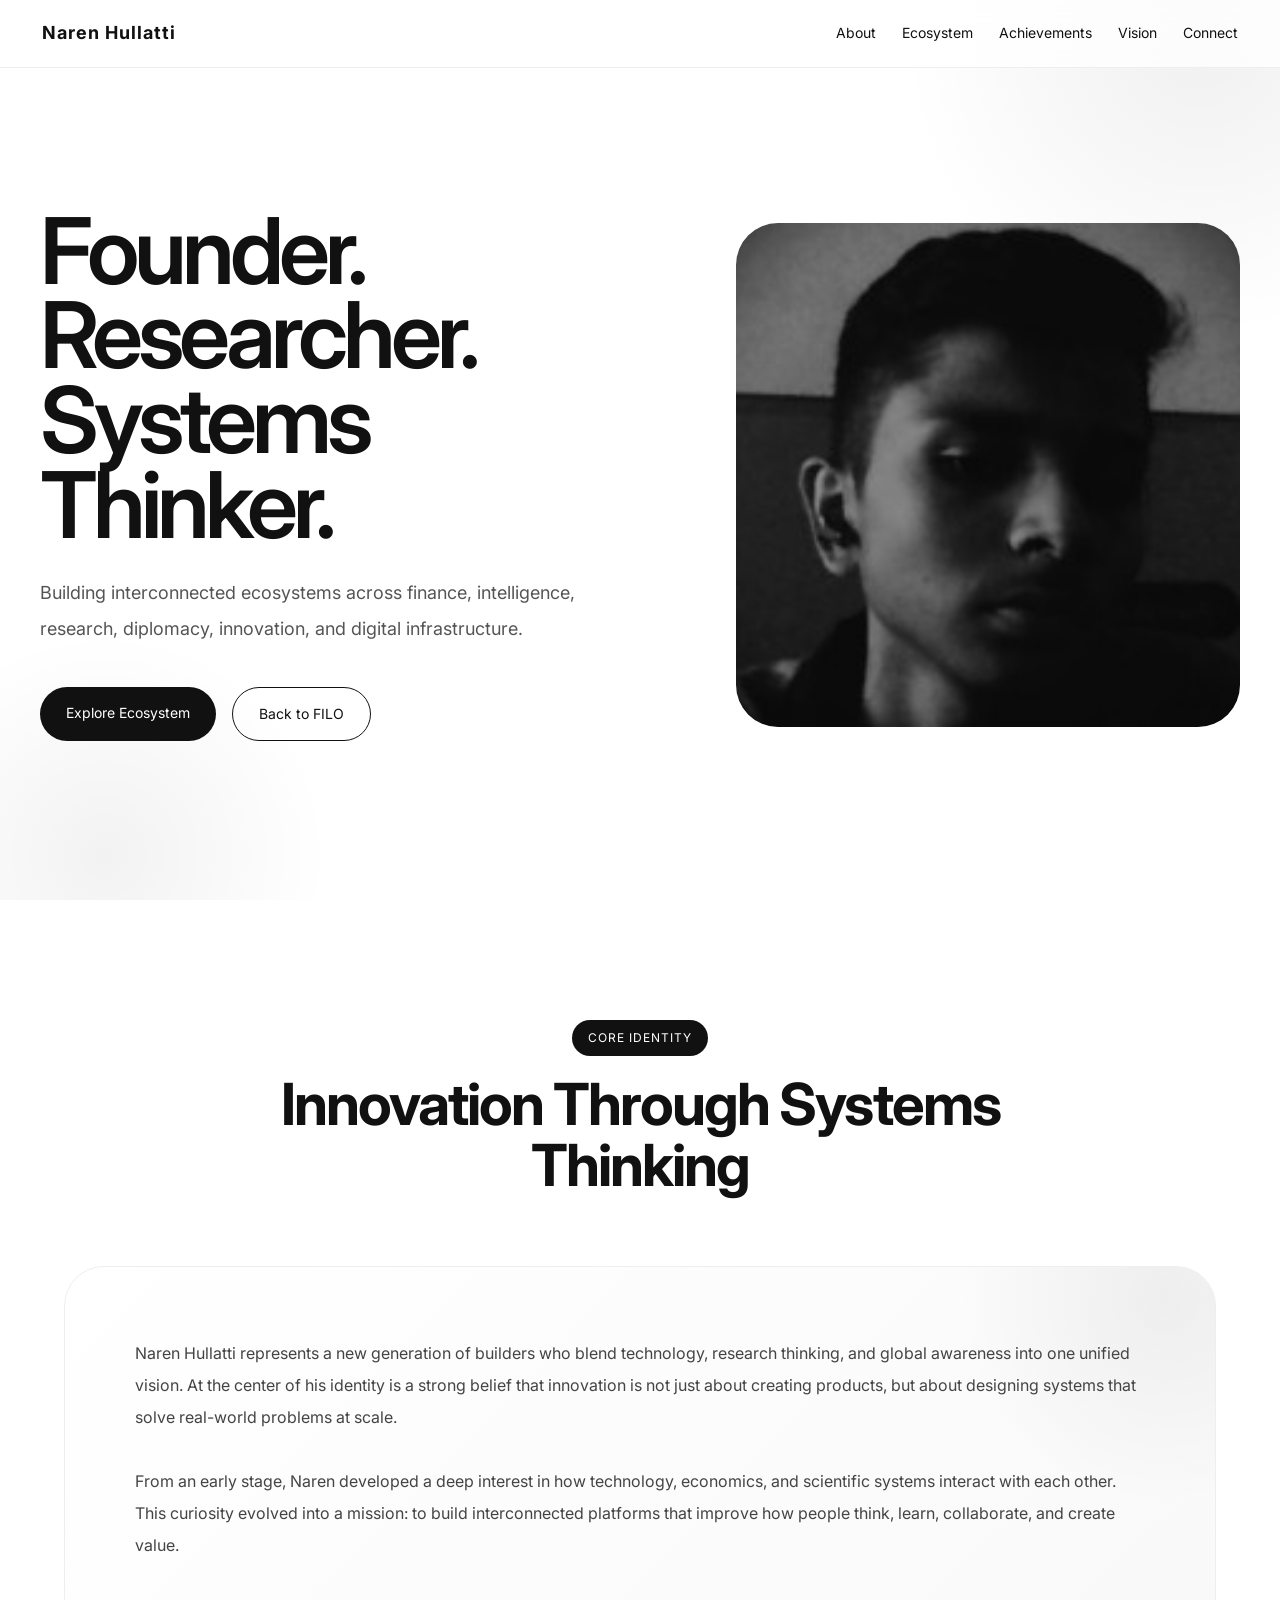
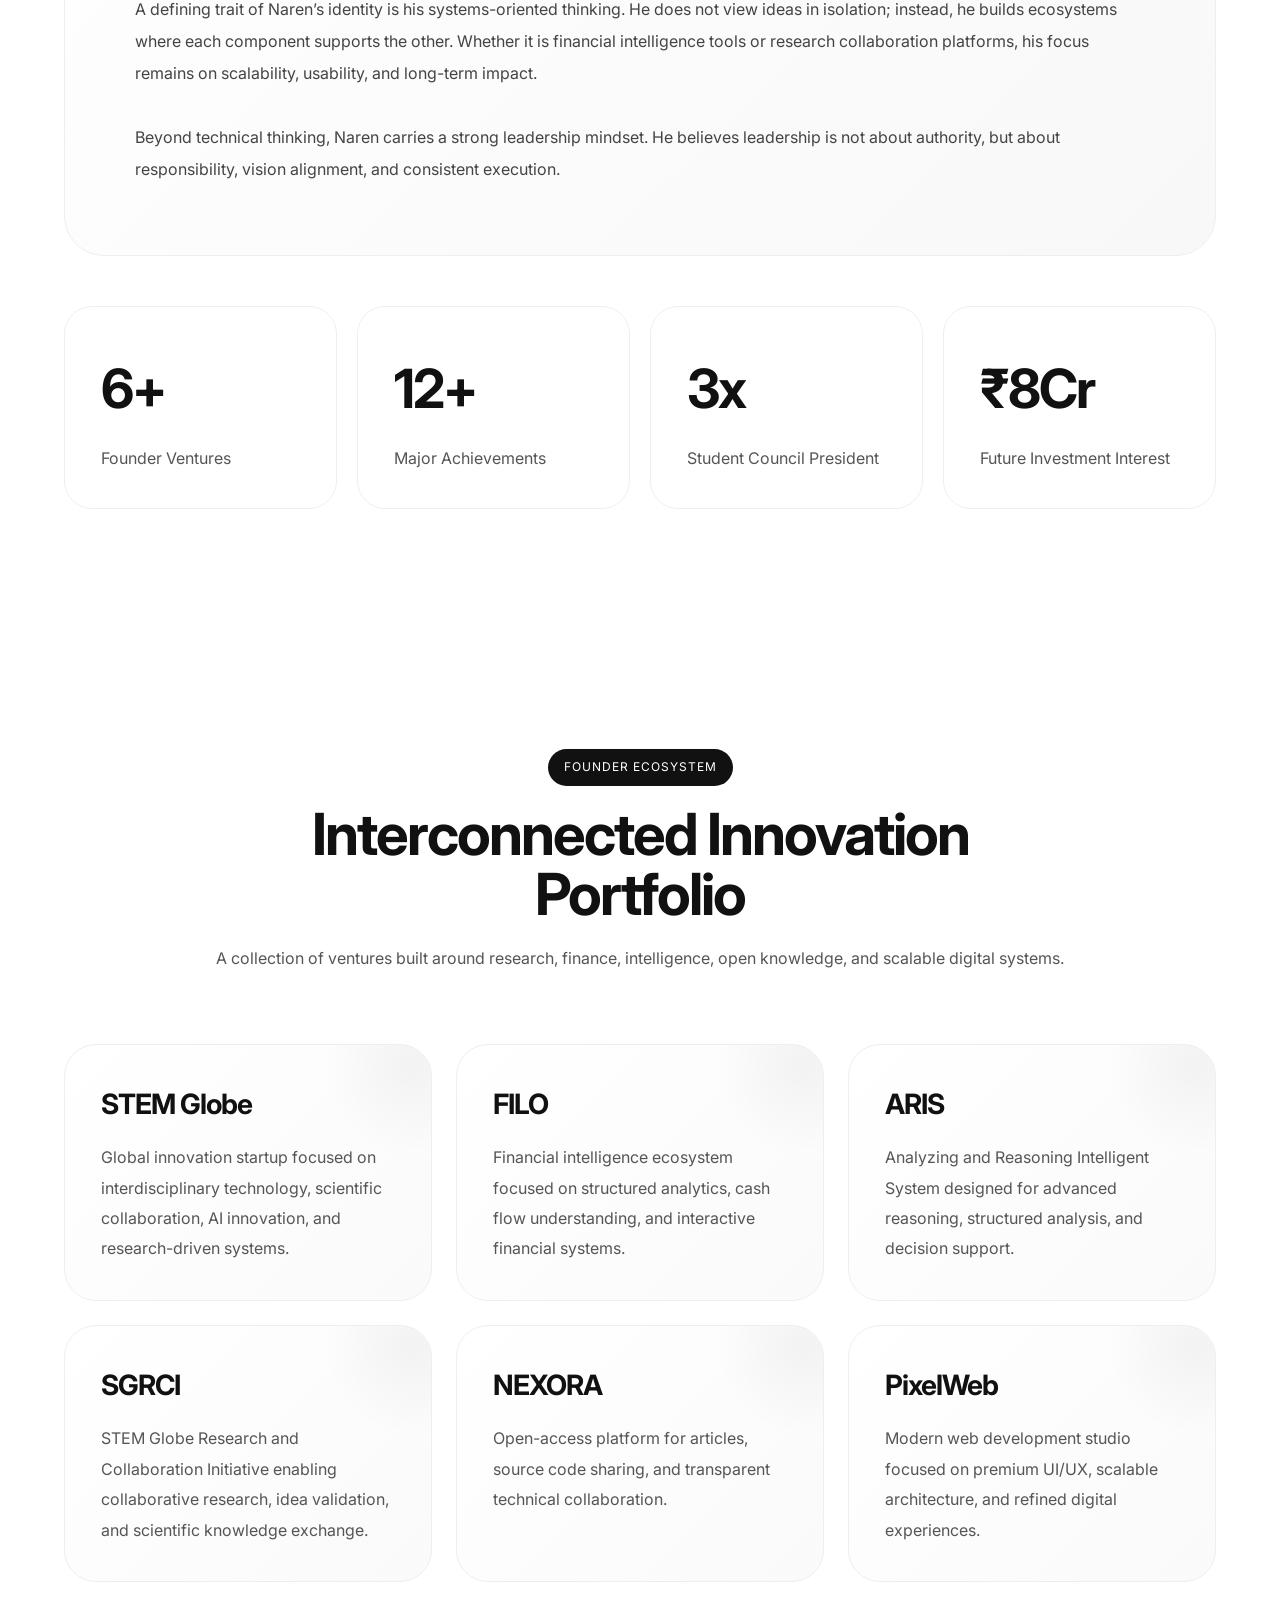
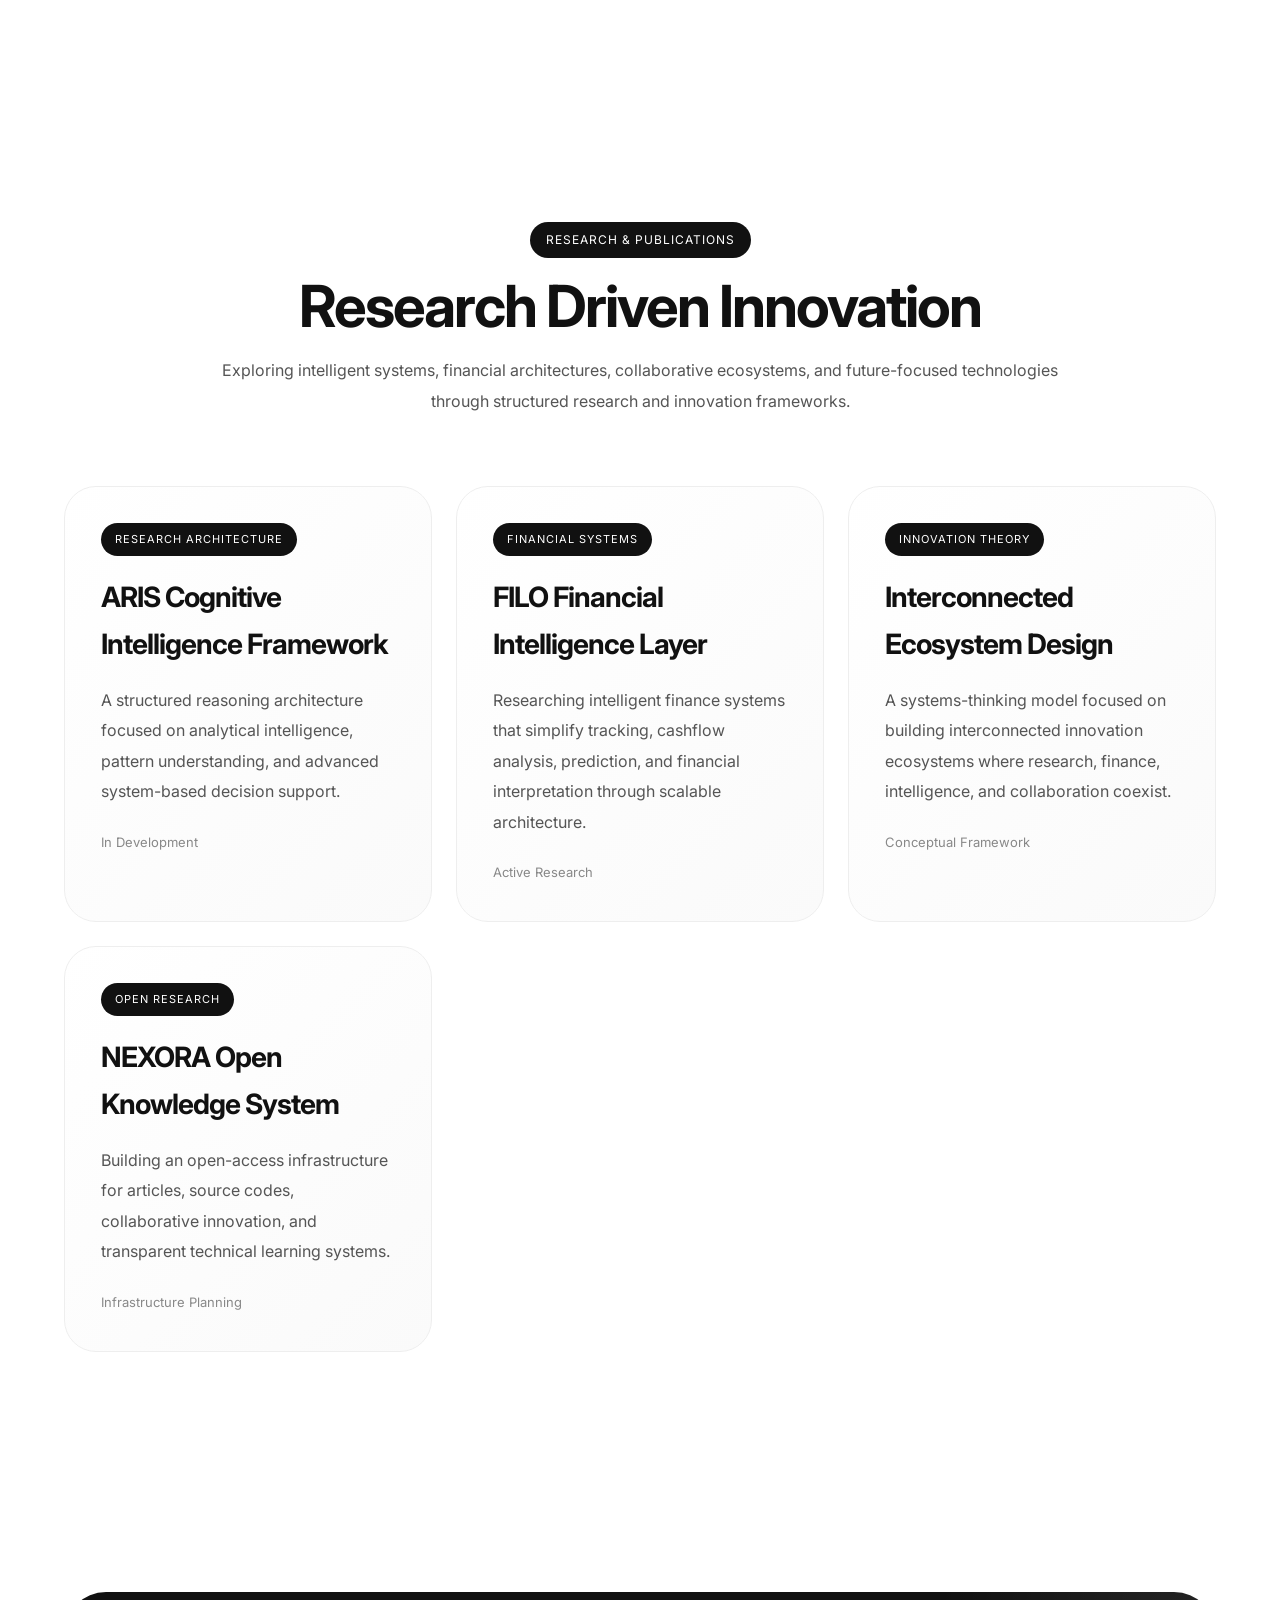
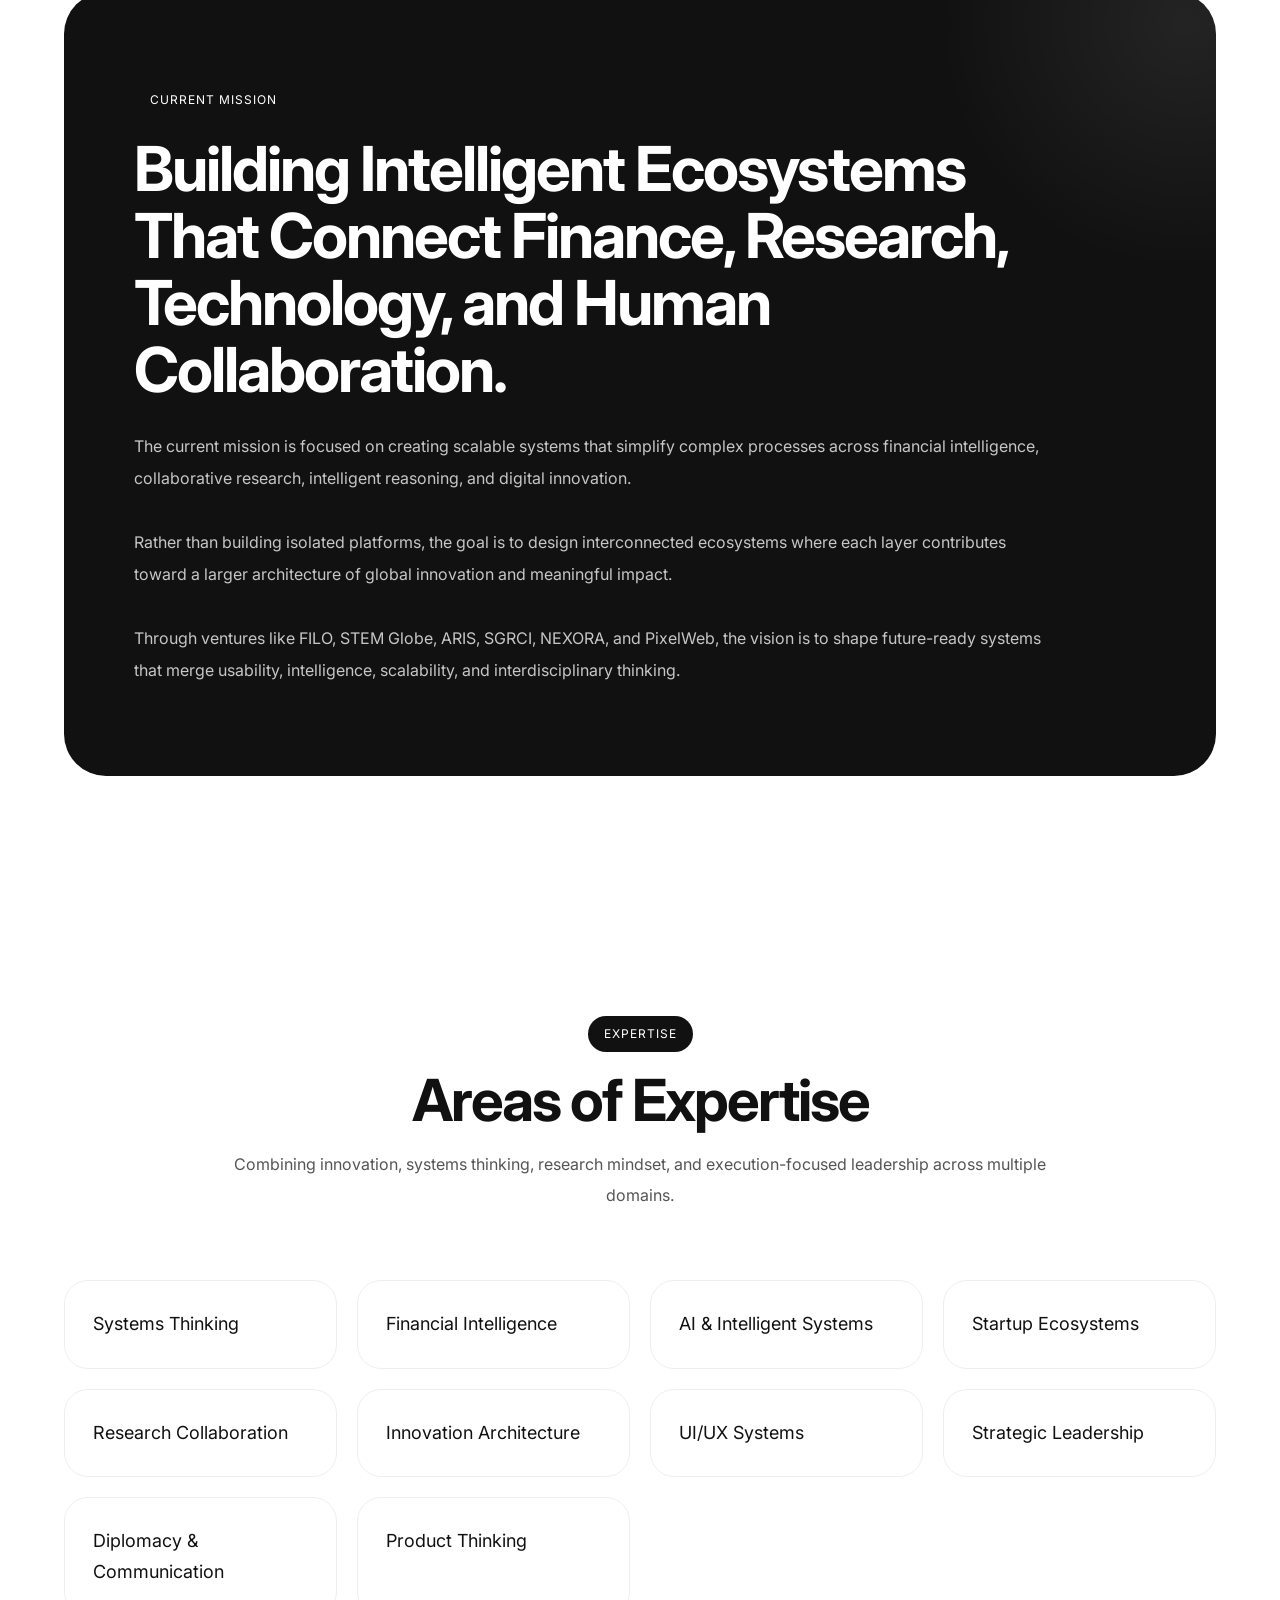
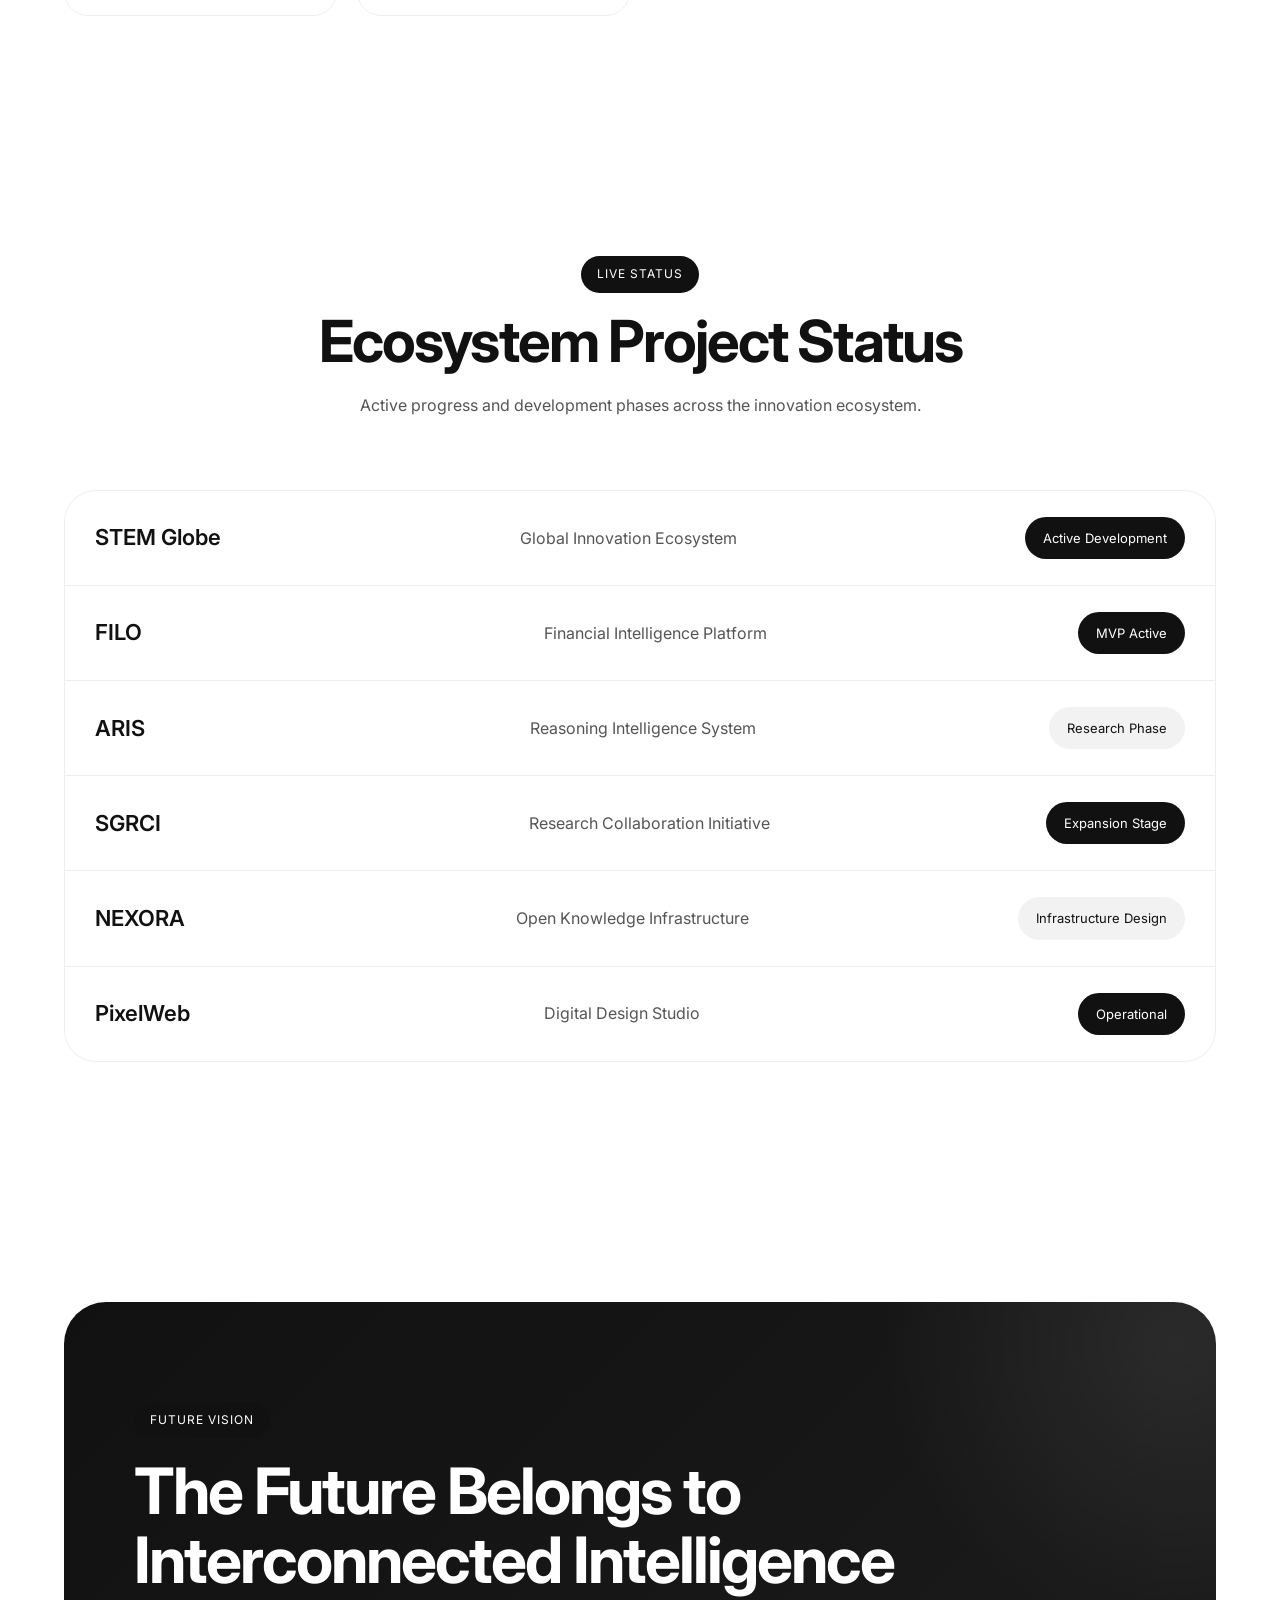
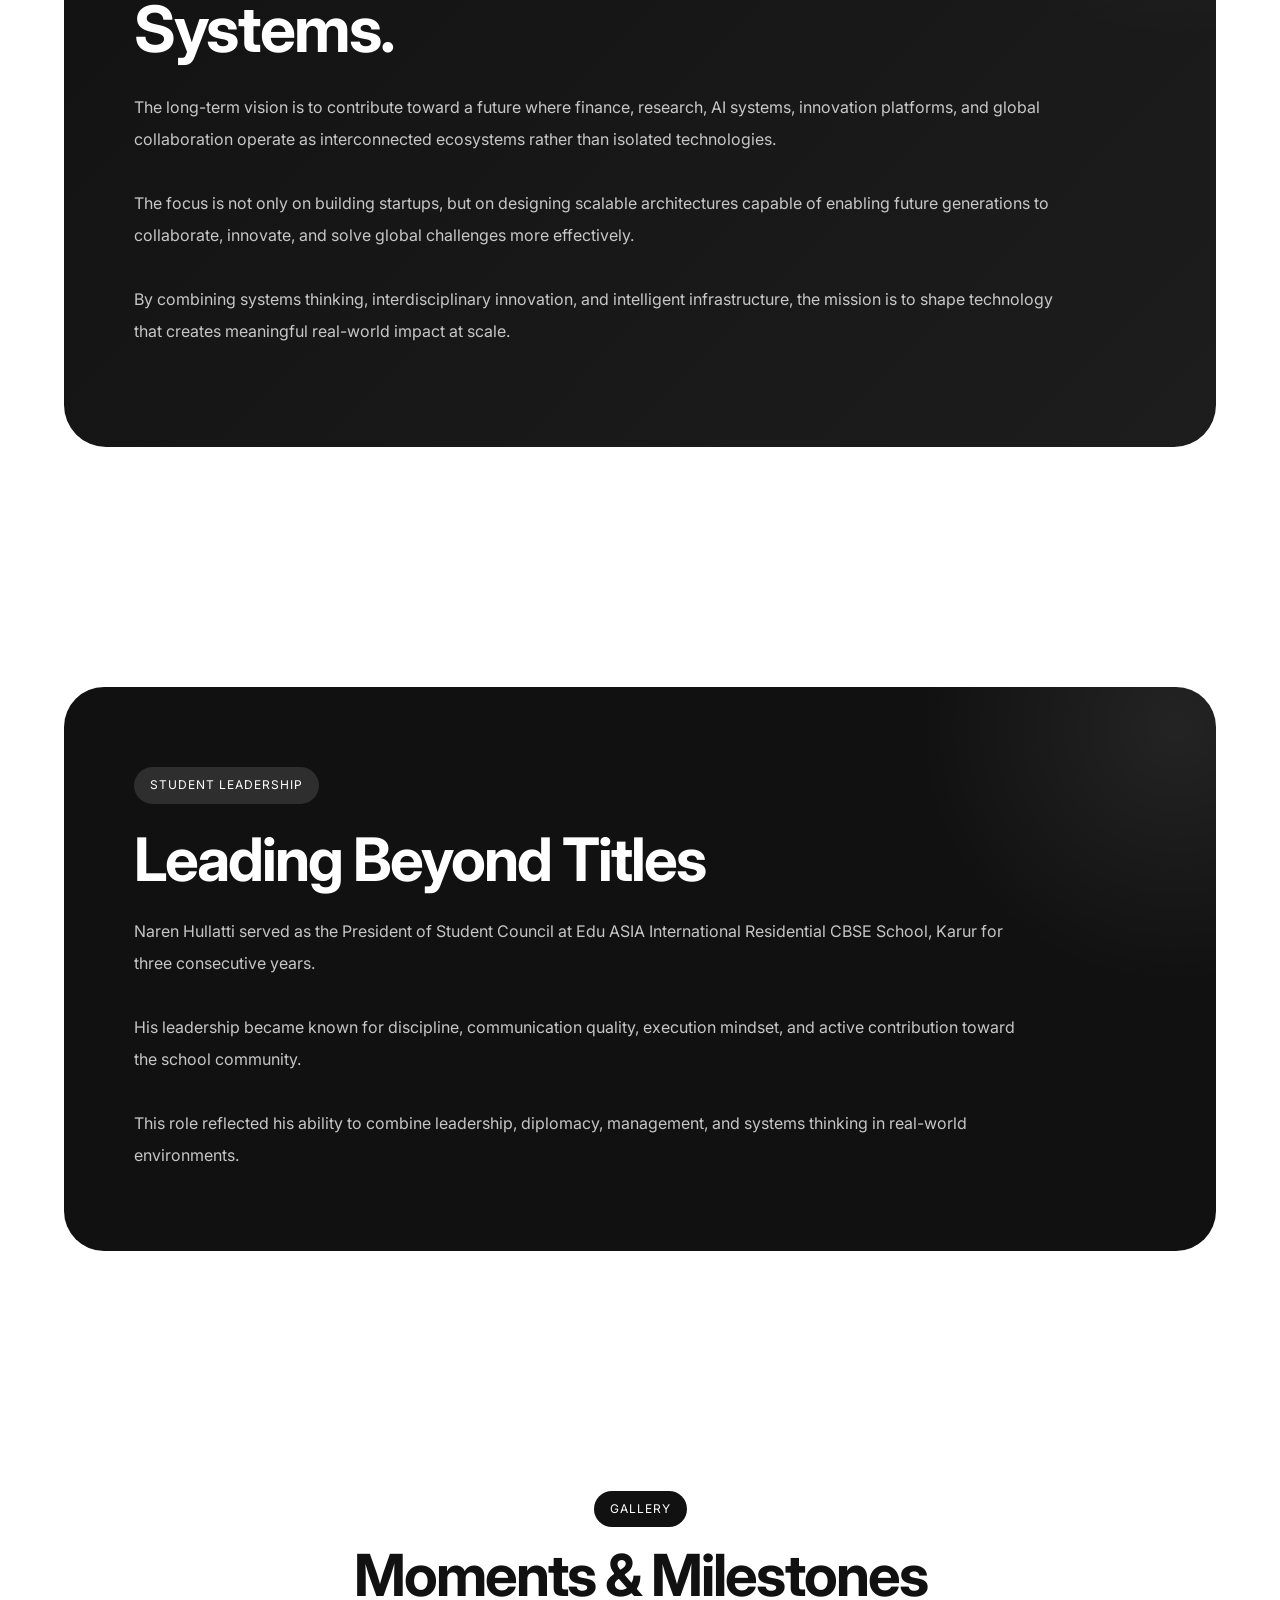
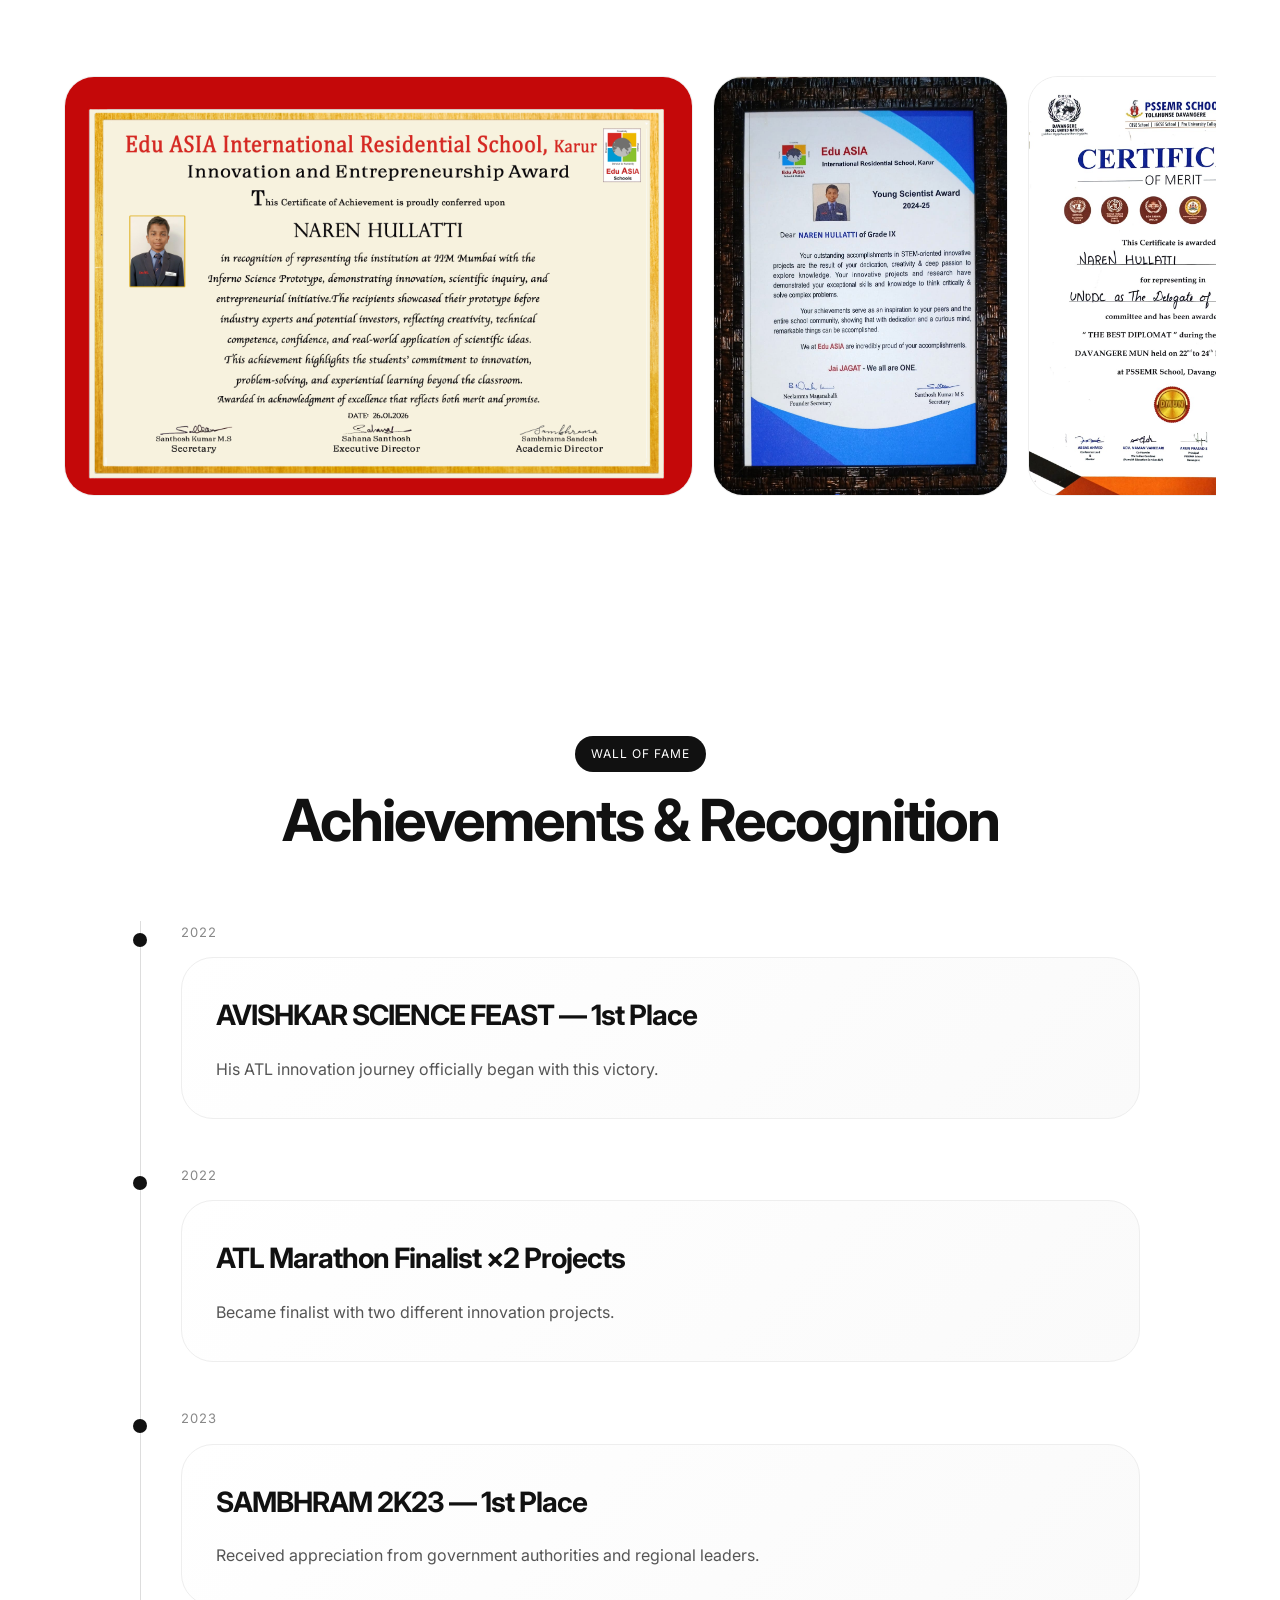
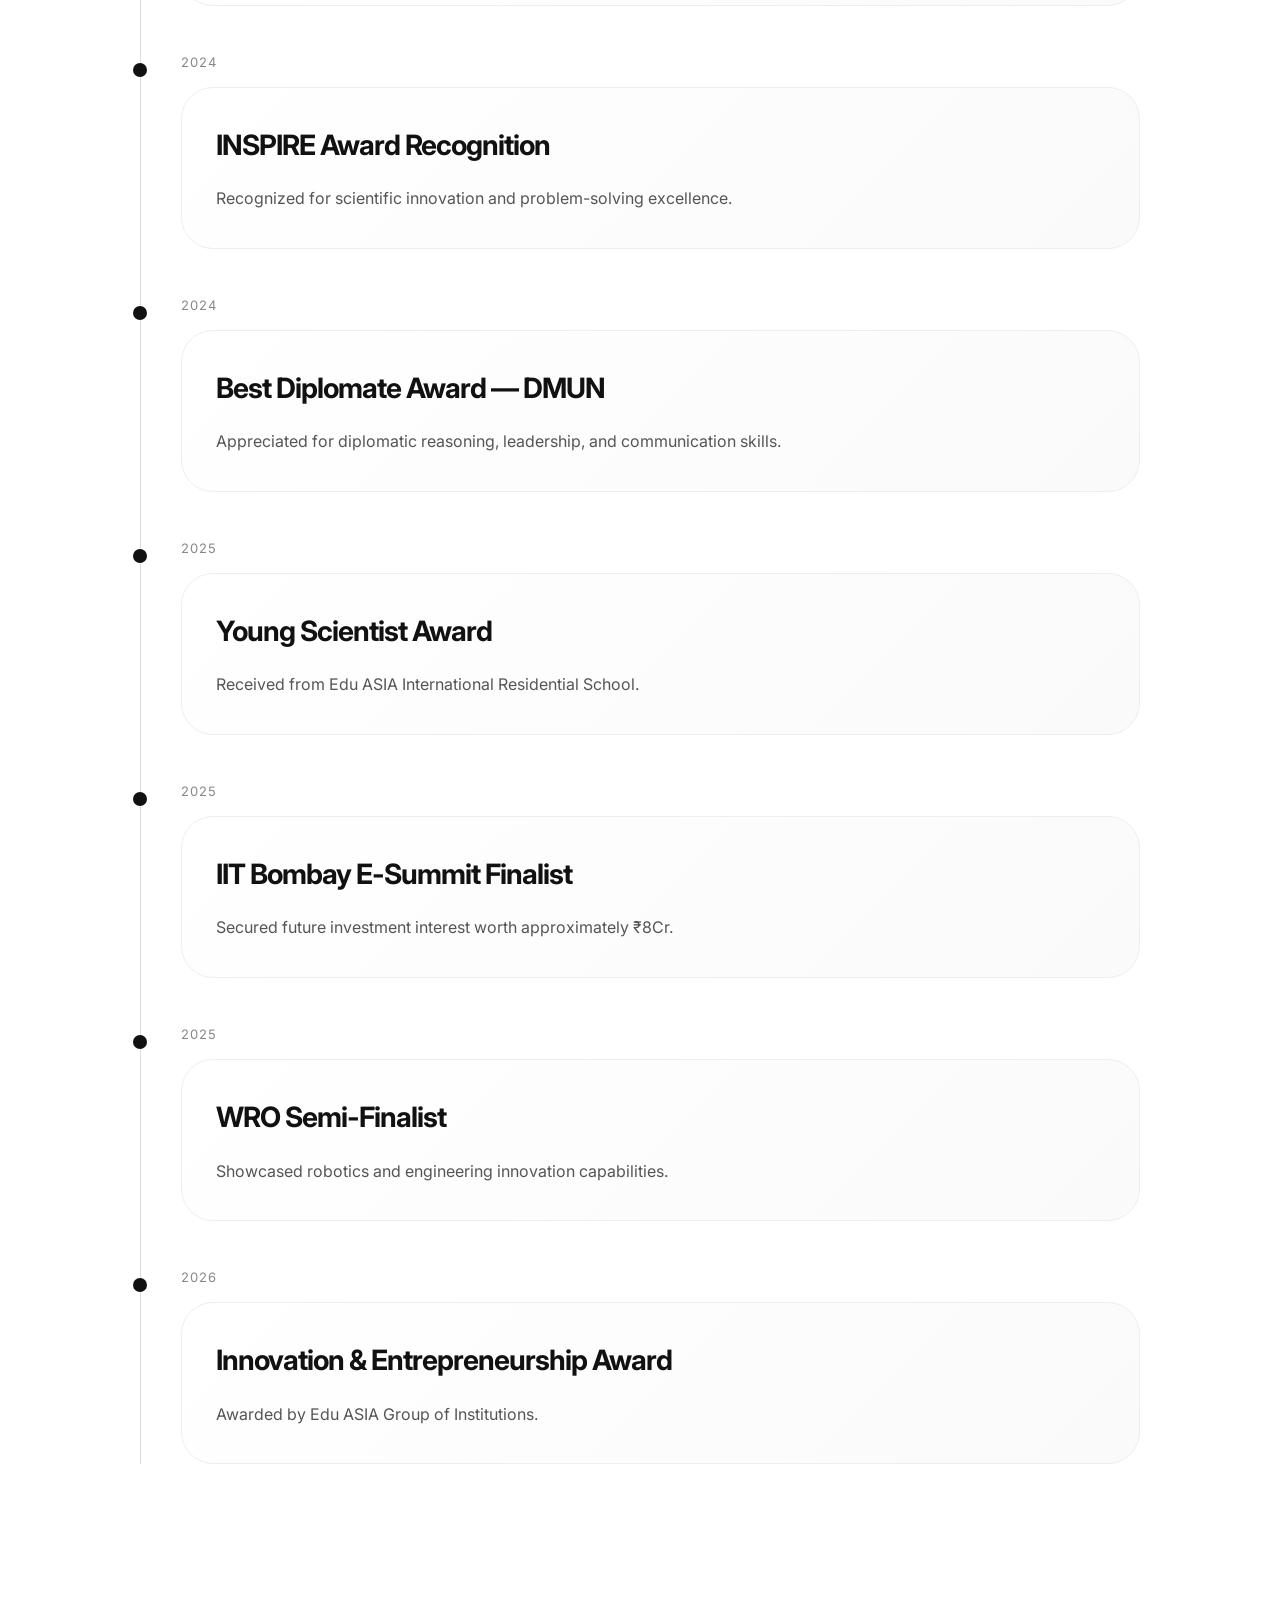
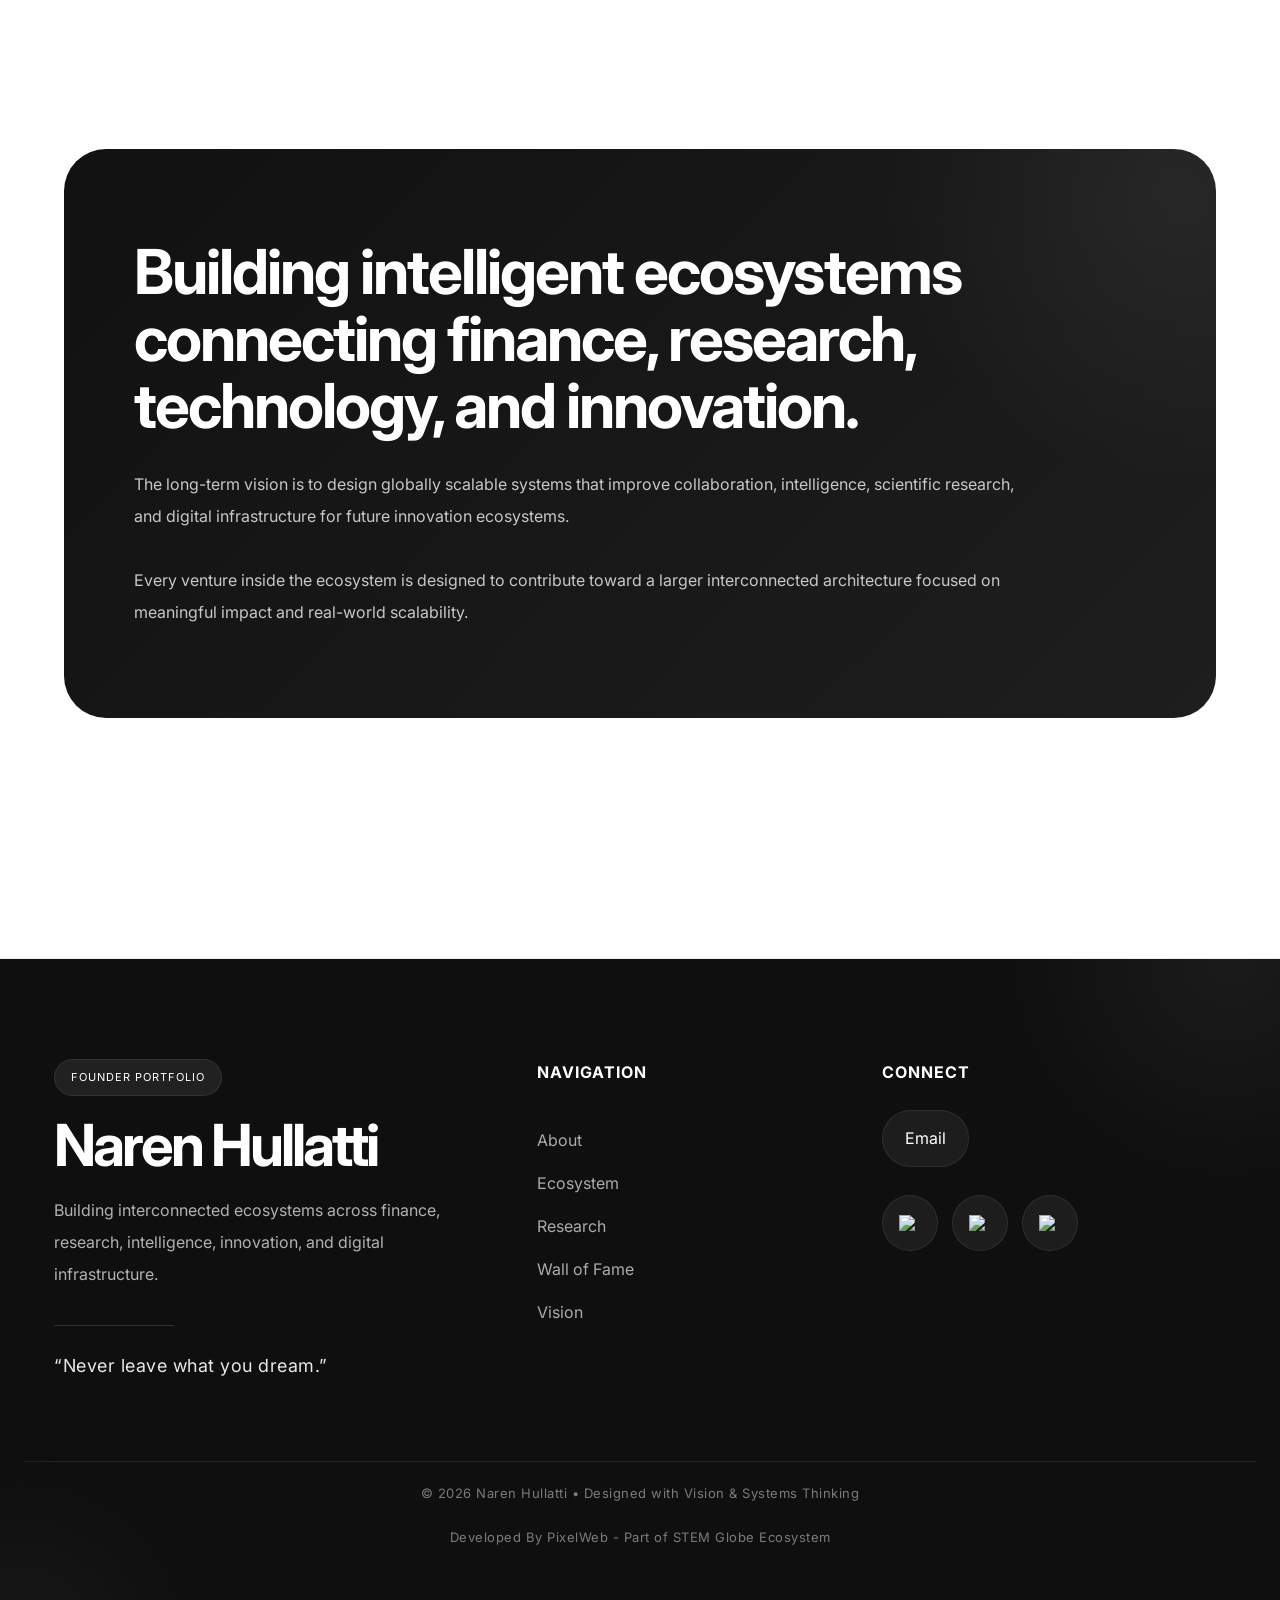
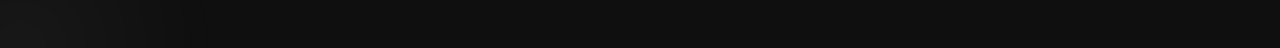
==== naren.html @ dc3a7ede "Add files via upload" ====
<!DOCTYPE html>
<html lang="en">
<head>

<meta charset="UTF-8" />
<meta name="viewport" content="width=device-width, initial-scale=1.0"/>

<title>Naren Hullatti — Founder Portfolio</title>

<!-- Fonts -->
<link rel="preconnect" href="https://fonts.googleapis.com">
<link rel="preconnect" href="https://fonts.gstatic.com" crossorigin>

<link href="https://fonts.googleapis.com/css2?family=Inter:wght@300;400;500;600;700;800&display=swap" rel="stylesheet">

<!-- AOS -->
<link href="https://unpkg.com/aos@2.3.4/dist/aos.css" rel="stylesheet"/>

<style>

/* ========================= */
/* GLOBAL */
/* ========================= */

*{
  margin:0;
  padding:0;
  box-sizing:border-box;
  font-family:'Inter',sans-serif;
}

html{
  scroll-behavior:smooth;
}

body{
  background:#fff;
  color:#111;
  overflow-x:hidden;
  line-height:1.7;
}

/* ========================= */
/* CUSTOM SCROLLBAR */
/* ========================= */

::-webkit-scrollbar{
  width:10px;
}

::-webkit-scrollbar-track{
  background:#f5f5f5;
}

::-webkit-scrollbar-thumb{
  background:#111;
  border-radius:999px;
}

/* ========================= */
/* HEADER */
/* ========================= */

header{

  position:fixed;

  top:0;
  left:0;

  width:100%;

  padding:18px 42px;

  display:flex;

  justify-content:space-between;
  align-items:center;

  background:
    rgba(255,255,255,0.78);

  backdrop-filter:blur(16px);

  border-bottom:1px solid #eee;

  z-index:1000;
}

.logo{

  font-size:18px;

  font-weight:700;

  letter-spacing:1px;
}

nav{

  display:flex;

  gap:26px;
}

nav a{

  text-decoration:none;

  color:#111;

  font-size:14px;

  transition:0.3s ease;
}

nav a:hover{
  opacity:0.6;
}

/* ========================= */
/* HERO */
/* ========================= */

.hero{

  min-height:100vh;

  display:flex;

  align-items:center;
  justify-content:center;

  padding:
    150px 40px
    100px;

  position:relative;

  overflow:hidden;
}

/* Abstract BG */

.hero::before{

  content:"";

  position:absolute;

  width:600px;
  height:600px;

  top:-260px;
  right:-220px;

  border-radius:50%;

  background:
    radial-gradient(
      circle,
      rgba(0,0,0,0.06),
      transparent 70%
    );
}

.hero::after{

  content:"";

  position:absolute;

  width:450px;
  height:450px;

  bottom:-180px;
  left:-120px;

  border-radius:50%;

  background:
    radial-gradient(
      circle,
      rgba(0,0,0,0.05),
      transparent 70%
    );
}

.hero-grid{

  max-width:1300px;

  width:100%;

  display:grid;

  grid-template-columns:
    1.1fr 0.9fr;

  gap:80px;

  align-items:center;

  position:relative;

  z-index:2;
}

.hero-text h1{

  font-size:92px;

  line-height:0.92;

  letter-spacing:-5px;

  font-weight:600;

  margin-bottom:28px;
}

.hero-text p{

  max-width:680px;

  color:#555;

  font-size:18px;

  line-height:2;
}

.hero-buttons{

  margin-top:40px;

  display:flex;

  gap:16px;

  flex-wrap:wrap;
}

.hero-buttons a{

  padding:14px 26px;

  border-radius:999px;

  text-decoration:none;

  font-size:14px;

  transition:0.35s ease;
}

.primary-btn{

  background:#111;
  color:#fff;
}

.primary-btn:hover{

  transform:translateY(-4px);

  box-shadow:
    0 15px 30px rgba(0,0,0,0.1);
}

.secondary-btn{

  border:1px solid #111;
  color:#111;
}

.secondary-btn:hover{

  background:#111;
  color:#fff;
}

/* ========================= */
/* IMAGE */
/* ========================= */

.hero-image{
  perspective:1200px;
}

.image-card{

  position:relative;

  border-radius:42px;

  overflow:hidden;

  transition:0.5s ease;

  transform-style:preserve-3d;
}

.image-card:hover{

  transform:
    rotateY(-8deg)
    rotateX(5deg);
}

.image-card img{

  width:100%;

  display:block;
}

.quote-back{

  position:absolute;

  inset:0;

  background:#111;

  color:#fff;

  display:flex;

  align-items:center;
  justify-content:center;

  text-align:center;

  padding:40px;

  opacity:0;

  transition:0.4s ease;

  font-size:34px;

  line-height:1.4;
}

.image-card:hover .quote-back{
  opacity:1;
}

/* ========================= */
/* SECTIONS */
/* ========================= */

.section{

  max-width:1200px;

  margin:auto;

  padding:120px 24px;
}

.section-heading{

  text-align:center;

  max-width:850px;

  margin:auto auto 70px;
}

.mini-tag{

  display:inline-block;

  padding:8px 16px;

  border-radius:999px;

  background:#111;

  color:#fff;

  font-size:12px;

  letter-spacing:1px;

  text-transform:uppercase;

  margin-bottom:18px;
}

.section-heading h2{

  font-size:58px;

  line-height:1.05;

  letter-spacing:-2px;

  margin-bottom:18px;
}

.section-heading p{

  color:#555;

  line-height:1.9;
}

/* ========================= */
/* CORE IDENTITY */
/* ========================= */

.identity-card{

  border:1px solid #eee;

  border-radius:40px;

  padding:70px;

  background:
    linear-gradient(
      135deg,
      #ffffff,
      #f8f8f8
    );

  position:relative;

  overflow:hidden;
}

.identity-card::before{

  content:"";

  position:absolute;

  width:420px;
  height:420px;

  top:-180px;
  right:-160px;

  border-radius:50%;

  background:
    radial-gradient(
      circle,
      rgba(0,0,0,0.05),
      transparent 70%
    );
}

.identity-card p{

  position:relative;

  z-index:2;

  color:#444;

  line-height:2;
}

/* ========================= */
/* METRICS */
/* ========================= */

.metrics{

  display:grid;

  grid-template-columns:
    repeat(auto-fit,minmax(220px,1fr));

  gap:20px;

  margin-top:50px;
}

.metric{

  border:1px solid #eee;

  border-radius:28px;

  padding:36px;

  transition:0.35s ease;
}

.metric:hover{

  transform:translateY(-8px);

  box-shadow:
    0 20px 40px rgba(0,0,0,0.05);
}

.metric h3{

  font-size:54px;

  letter-spacing:-2px;

  margin-bottom:10px;
}

.metric p{
  color:#555;
}

/* ========================= */
/* ECOSYSTEM */
/* ========================= */

.ecosystem{

  display:grid;

  grid-template-columns:
    repeat(auto-fit,minmax(280px,1fr));

  gap:24px;
}

.eco-card{

  border:1px solid #eee;

  border-radius:32px;

  padding:36px;

  background:
    linear-gradient(
      135deg,
      #fff,
      #fafafa
    );

  cursor:pointer;

  transition:0.35s ease;

  position:relative;

  overflow:hidden;
}

.eco-card:hover{

  transform:translateY(-8px);

  box-shadow:
    0 20px 40px rgba(0,0,0,0.06);
}

.eco-card::before{

  content:"";

  position:absolute;

  width:180px;
  height:180px;

  top:-70px;
  right:-70px;

  background:
    radial-gradient(
      circle,
      rgba(0,0,0,0.04),
      transparent 70%
    );
}

.eco-card h3{

  font-size:28px;

  margin-bottom:14px;

  letter-spacing:-1px;
}

.eco-card p{

  color:#555;

  line-height:1.9;
}

/* ========================= */
/* LEADERSHIP SECTION */
/* ========================= */

.leadership{

  position:relative;

  overflow:hidden;

  border-radius:40px;

  padding:80px 70px;

  background:#111;

  color:#fff;
}

.leadership::before{

  content:"";

  position:absolute;

  width:520px;
  height:520px;

  top:-220px;
  right:-220px;

  border-radius:50%;

  background:
    radial-gradient(
      circle,
      rgba(255,255,255,0.08),
      transparent 70%
    );
}

.leadership-content{

  position:relative;

  z-index:2;
}

.leadership-badge{

  display:inline-block;

  padding:8px 16px;

  border-radius:999px;

  background:
    rgba(255,255,255,0.12);

  font-size:12px;

  letter-spacing:1px;

  text-transform:uppercase;

  margin-bottom:24px;
}

.leadership h2{

  font-size:60px;

  line-height:1.05;

  letter-spacing:-2px;

  margin-bottom:24px;

  max-width:900px;
}

.leadership p{

  max-width:900px;

  color:
    rgba(255,255,255,0.76);

  line-height:2;
}

/* ========================= */
/* GALLERY */
/* ========================= */

.gallery{

  display:flex;

  gap:20px;

  overflow-x:auto;

  scrollbar-width:none;
}

.gallery::-webkit-scrollbar{
  display:none;
}

.gallery img{

  height:420px;

  width:auto;

  border-radius:30px;

  object-fit:cover;

  border:1px solid #eee;

  transition:0.4s ease;
}

.gallery img:hover{

  transform:scale(1.03);
}

/* ========================= */
/* WALL OF FAME */
/* ========================= */

.fame-timeline{

  position:relative;

  max-width:1000px;

  margin:auto;

  padding-left:40px;

  border-left:1px solid #ddd;
}

.fame-item{

  position:relative;

  margin-bottom:45px;
}

.fame-item::before{

  content:"";

  position:absolute;

  left:-48px;
  top:12px;

  width:14px;
  height:14px;

  border-radius:50%;

  background:#111;
}

.fame-year{

  font-size:13px;

  letter-spacing:1px;

  text-transform:uppercase;

  color:#888;

  margin-bottom:14px;
}

.fame-card{

  border:1px solid #eee;

  border-radius:32px;

  padding:34px;

  background:
    linear-gradient(
      135deg,
      #fff,
      #fafafa
    );

  transition:0.35s ease;
}

.fame-card:hover{

  transform:translateY(-6px);

  box-shadow:
    0 24px 50px rgba(0,0,0,0.06);
}

.fame-card h3{

  font-size:28px;

  margin-bottom:14px;

  letter-spacing:-1px;
}

.fame-card p{

  color:#555;

  line-height:1.9;
}

.fame-fact{

  margin-top:20px;

  padding:18px 20px;

  border-radius:20px;

  background:#111;

  color:#fff;

  font-size:14px;

  line-height:1.8;
}

/* ========================= */
/* VISION */
/* ========================= */

.vision{

  border-radius:42px;

  padding:90px 70px;

  background:
    linear-gradient(
      135deg,
      #111,
      #1e1e1e
    );

  color:#fff;

  position:relative;

  overflow:hidden;
}

.vision::before{

  content:"";

  position:absolute;

  width:600px;
  height:600px;

  top:-260px;
  right:-260px;

  border-radius:50%;

  background:
    radial-gradient(
      circle,
      rgba(255,255,255,0.06),
      transparent 70%
    );
}

.vision h2{

  position:relative;

  z-index:2;

  font-size:62px;

  line-height:1.08;

  letter-spacing:-2px;

  margin-bottom:28px;

  max-width:900px;
}

.vision p{

  position:relative;

  z-index:2;

  max-width:900px;

  color:
    rgba(255,255,255,0.76);

  line-height:2;
}

/* ========================= */
/* FOOTER */
/* ========================= */

footer{

  border-top:1px solid #eee;

  padding:80px 24px;
}

.footer-grid{

  max-width:1200px;

  margin:auto;

  display:flex;

  justify-content:space-between;

  gap:40px;

  flex-wrap:wrap;
}

.footer-grid h2{

  font-size:34px;

  margin-bottom:10px;
}

.footer-grid p{
  color:#666;
}

.socials{

  display:flex;

  gap:14px;

  margin-top:22px;
}

.socials a{

  width:48px;
  height:48px;

  border-radius:50%;

  border:1px solid #ddd;

  display:flex;

  align-items:center;
  justify-content:center;

  transition:0.35s ease;
}

.socials a:hover{

  background:#111;

  transform:translateY(-4px);
}

.socials img{

  width:18px;
}

/* ========================= */
/* MOBILE */
/* ========================= */

@media(max-width:900px){

  header{
    padding:18px 20px;
  }

  nav{
    display:none;
  }

  .hero-grid{
    grid-template-columns:1fr;
  }

  .hero-text h1{
    font-size:62px;
  }

  .section-heading h2{
    font-size:40px;
  }

  .leadership h2,
  .vision h2{
    font-size:40px;
  }

  .identity-card,
  .leadership,
  .vision{
    padding:42px 28px;
  }

  .gallery img{
    height:320px;
  }

}




/* ======================================== */
/* LARGE TABLETS */
/* ======================================== */

@media (max-width: 1200px){

  .hero-grid{
    gap:50px;
  }

  .hero-text h1{
    font-size:72px;
  }

  .section-heading h2,
  .leadership h2,
  .future-vision h2,
  .mission-box h2{
    font-size:50px;
  }

}

/* ======================================== */
/* TABLETS */
/* ======================================== */

@media (max-width: 980px){

  header{
    padding:18px 24px;
  }

  nav{
    gap:18px;
  }

  .hero{

    padding:
      140px 24px
      80px;
  }

  .hero-grid{

    grid-template-columns:1fr;

    gap:60px;
  }

  .hero-text{
    text-align:center;
  }

  .hero-text p{
    margin:auto;
  }

  .hero-buttons{
    justify-content:center;
  }

  .hero-text h1{
    font-size:64px;
  }

  .hero-image{
    max-width:650px;
    margin:auto;
  }

  .section{
    padding:90px 22px;
  }

  .section-heading{
    margin-bottom:55px;
  }

  .section-heading h2{
    font-size:46px;
  }

  .identity-card,
  .leadership,
  .future-vision,
  .mission-box{

    padding:55px 36px;
  }

  .footer-container{
    grid-template-columns:1fr;
    gap:55px;
  }

  .footer-left h2{
    font-size:44px;
  }

}

/* ======================================== */
/* MOBILE */
/* ======================================== */

@media (max-width: 768px){

  header{

    padding:
      16px 18px;
  }

  .logo{
    font-size:16px;
  }

  nav{
    display:none;
  }

  .hero{

    min-height:auto;

    padding:
      130px 18px
      70px;
  }

  .hero-grid{
    gap:40px;
  }

  .hero-text h1{

    font-size:50px;

    line-height:0.95;

    letter-spacing:-2px;
  }

  .hero-text p{

    font-size:15px;

    line-height:1.9;
  }

  .hero-buttons{

    flex-direction:column;

    width:100%;
  }

  .hero-buttons a{

    width:100%;

    text-align:center;
  }

  .image-card{
    border-radius:28px;
  }

  .quote-back{

    font-size:24px;

    padding:24px;
  }

  .section{

    padding:
      80px 18px;
  }

  .section-heading h2,
  .leadership h2,
  .future-vision h2,
  .mission-box h2{

    font-size:36px;

    letter-spacing:-1px;
  }

  .section-heading p{
    font-size:15px;
  }

  .identity-card,
  .leadership,
  .future-vision,
  .mission-box{

    padding:38px 24px;

    border-radius:28px;
  }

  .identity-card p,
  .leadership p,
  .future-vision p,
  .mission-box p{

    font-size:15px;

    line-height:1.9;
  }

  .metrics{
    gap:16px;
  }

  .metric{

    padding:26px;
  }

  .metric h3{
    font-size:42px;
  }

  .ecosystem,
  .research-grid,
  .expertise-grid{

    grid-template-columns:1fr;
  }

  .eco-card,
  .research-card{

    padding:28px;
  }

  .eco-card h3,
  .research-card h3{

    font-size:24px;
  }

  .gallery{
    gap:14px;
  }

  .gallery img{

    height:260px;

    border-radius:22px;
  }

  .fame-timeline{

    padding-left:24px;
  }

  .fame-item::before{

    left:-31px;
  }

  .fame-card{

    padding:26px;
  }

  .fame-card h3{

    font-size:22px;
  }

  .status-row{

    grid-template-columns:1fr;

    gap:14px;

    padding:24px;
  }

  .status-project{
    font-size:20px;
  }

  .future-vision,
  .mission-box{

    padding:50px 26px;
  }

  .footer-container{

    padding:
      0 20px
      55px;
  }

  .footer-left h2{

    font-size:38px;
  }

  .footer-left p{

    font-size:15px;
  }

  .social-row{
    flex-wrap:wrap;
  }

}

/* ======================================== */
/* SMALL MOBILE */
/* ======================================== */

@media (max-width: 480px){

  .hero-text h1{

    font-size:40px;
  }

  .section-heading h2,
  .leadership h2,
  .future-vision h2,
  .mission-box h2{

    font-size:30px;
  }

  .metric h3{
    font-size:36px;
  }

  .gallery img{

    height:220px;
  }

  .footer-left h2{
    font-size:32px;
  }

  .social-icon{

    width:50px;
    height:50px;
  }

}

/* ======================================== */
/* ULTRA SMALL DEVICES */
/* ======================================== */

@media (max-width: 360px){

  .hero-text h1{
    font-size:34px;
  }

  .section-heading h2{
    font-size:26px;
  }

  .hero-buttons a{

    padding:13px 18px;

    font-size:13px;
  }

  .identity-card,
  .leadership,
  .future-vision,
  .mission-box{

    padding:28px 18px;
  }

}



</style>
</head>

<body>



<!-- ===================================== -->
<!-- PRELOADER -->
<!-- PUT THIS RIGHT AFTER <body> -->
<!-- ===================================== -->

<div id="preloader">

  <!-- BG GLOW -->
 <!-- VIDEO BG -->

<video class="loader-video"
  autoplay
  muted
  loop
  playsinline>

  <source src="bg.mp4" type="video/mp4">

</video>

<!-- DARK OVERLAY -->

<div class="video-overlay"></div>

  <!-- PARTICLES -->
  <div class="particles"></div>

  <!-- CENTER -->
  <div class="loader-content">

    <!-- ROTATING RINGS -->
    <div class="ring ring1"></div>
    <div class="ring ring2"></div>
    <div class="ring ring3"></div>

    <!-- LOGO -->
    <div class="loader-logo">

      <img src="FILO.png" alt="FILO Logo">

    </div>

    <!-- TEXT -->

    <h1 class="loader-title">
      FILO
    </h1>

    <p class="loader-subtitle">
      Finance • Intelligence • Logic • Optimization
    </p>

    <!-- LOADING BAR -->

    <div class="loading-line">

      <span></span>

    </div>

  </div>

</div>

<!-- ===================================== -->
<!-- PRELOADER CSS -->
<!-- PUT IN YOUR CSS FILE -->
<!-- ===================================== -->

<style>

/* ===================================== */
/* PRELOADER */
/* ===================================== */

#preloader{

  position:fixed;

  inset:0;

  width:100%;
  height:100vh;

  background:#050505;

  display:flex;

  align-items:center;
  justify-content:center;

  overflow:hidden;

  z-index:999999;

  transition:
    opacity 1s ease,
    visibility 1s ease;
}

/* HIDE */

#preloader.hide{

  opacity:0;
  visibility:hidden;
}

/* ===================================== */
/* BG GLOW */
/* ===================================== */

.loader-bg{

  position:absolute;

  width:900px;
  height:900px;

  border-radius:50%;

  background:
    radial-gradient(
      circle,
      rgba(255,255,255,0.06),
      transparent 70%
    );

  animation:
    pulseGlow 5s infinite ease-in-out;
}

@keyframes pulseGlow{

  0%{
    transform:scale(1);
    opacity:0.5;
  }

  50%{
    transform:scale(1.15);
    opacity:1;
  }

  100%{
    transform:scale(1);
    opacity:0.5;
  }

}

/* ===================================== */
/* CONTENT */
/* ===================================== */

.loader-content{

  position:relative;

  display:flex;

  flex-direction:column;

  align-items:center;
  justify-content:center;

  z-index:5;
}

/* ===================================== */
/* LOGO */
/* ===================================== */

.loader-logo{

  width:150px;
  height:150px;

  border-radius:50%;

  display:flex;

  align-items:center;
  justify-content:center;

  position:relative;

  z-index:5;

  animation:
    floatLogo 4s ease-in-out infinite;
}

.loader-logo img{

  width:110px;

  object-fit:contain;

  filter:
    drop-shadow(0 0 35px rgba(255,255,255,0.25));
}

@keyframes floatLogo{

  0%{
    transform:translateY(0px);
  }

  50%{
    transform:translateY(-12px);
  }

  100%{
    transform:translateY(0px);
  }

}

/* ===================================== */
/* RINGS */
/* ===================================== */

.ring{

  position:absolute;

  border-radius:50%;

  border:
    1px solid rgba(255,255,255,0.08);
}

.ring1{

  width:220px;
  height:220px;

  animation:
    rotateRing 10s linear infinite;
}

.ring2{

  width:320px;
  height:320px;

  animation:
    rotateRingReverse 16s linear infinite;
}

.ring3{

  width:420px;
  height:420px;

  animation:
    rotateRing 24s linear infinite;
}

@keyframes rotateRing{

  from{
    transform:rotate(0deg);
  }

  to{
    transform:rotate(360deg);
  }

}

@keyframes rotateRingReverse{

  from{
    transform:rotate(360deg);
  }

  to{
    transform:rotate(0deg);
  }

}

/* ===================================== */
/* TITLE */
/* ===================================== */

.loader-title{

  margin-top:35px;

  font-size:74px;

  letter-spacing:-4px;

  color:#fff;

  font-weight:700;

  animation:
    fadeSlide 1.4s ease;
}

.loader-subtitle{

  margin-top:8px;

  color:
    rgba(255,255,255,0.6);

  letter-spacing:3px;

  text-transform:uppercase;

  font-size:11px;

  animation:
    fadeSlide 1.8s ease;
}

@keyframes fadeSlide{

  from{
    opacity:0;
    transform:translateY(30px);
  }

  to{
    opacity:1;
    transform:translateY(0px);
  }

}

/* ===================================== */
/* LOADING LINE */
/* ===================================== */

.loading-line{

  width:240px;
  height:2px;

  background:
    rgba(255,255,255,0.08);

  margin-top:35px;

  overflow:hidden;

  border-radius:999px;
}

.loading-line span{

  display:block;

  width:0%;

  height:100%;

  background:#fff;

  animation:
    loadBar 3.5s ease forwards;
}

@keyframes loadBar{

  from{
    width:0%;
  }

  to{
    width:100%;
  }

}

/* ===================================== */
/* PARTICLES */
/* ===================================== */

.particles::before,
.particles::after{

  content:"";

  position:absolute;

  width:6px;
  height:6px;

  border-radius:50%;

  background:#fff;

  opacity:0.2;

  box-shadow:
    200px 120px #fff,
    -220px 180px #fff,
    300px -120px #fff,
    -320px -160px #fff,
    120px -260px #fff,
    -100px 260px #fff;

  animation:
    floatParticles 12s linear infinite;
}

@keyframes floatParticles{

  from{
    transform:translateY(0px);
  }

  to{
    transform:translateY(-80px);
  }

}

/* ===================================== */
/* MOBILE */
/* ===================================== */

@media(max-width:768px){

  .loader-title{
    font-size:48px;
  }

  .loader-logo{

    width:120px;
    height:120px;
  }

  .loader-logo img{
    width:85px;
  }

  .ring1{
    width:180px;
    height:180px;
  }

  .ring2{
    width:250px;
    height:250px;
  }

  .ring3{
    width:320px;
    height:320px;
  }

  .loading-line{
    width:180px;
  }

}

/* ===================================== */
/* VIDEO BG */
/* ===================================== */

.loader-video{

  position:absolute;

  top:0;
  left:0;

  width:100%;
  height:100%;

  object-fit:cover;

  z-index:1;

  opacity:0.28;

  filter:
    grayscale(100%)
    contrast(120%)
    brightness(0.55);
}

/* ===================================== */
/* OVERLAY */
/* ===================================== */

.video-overlay{

  position:absolute;

  inset:0;

  background:
    radial-gradient(
      circle at center,
      rgba(0,0,0,0.15),
      rgba(0,0,0,0.85)
    );

  z-index:2;
}

</style>





<!-- ========================= -->
<!-- HEADER -->
<!-- ========================= -->

<header>

  <div class="logo">
    Naren Hullatti
  </div>

  <nav>

    <a href="#about">About</a>
    <a href="#ecosystem">Ecosystem</a>
    <a href="#fame">Achievements</a>
    <a href="#vision">Vision</a>
    <a href="#connect">Connect</a>

  </nav>

</header>

<!-- ========================= -->
<!-- HERO -->
<!-- ========================= -->

<section class="hero">

  <div class="hero-grid">

    <div class="hero-text" data-aos="fade-up">

      <h1>
        Founder.<br>
        Researcher.<br>
        Systems Thinker.
      </h1>

      <p>
        Building interconnected ecosystems across finance,
        intelligence, research, diplomacy, innovation,
        and digital infrastructure.
      </p>

      <div class="hero-buttons">

        <a href="#ecosystem"
          class="primary-btn">
          Explore Ecosystem
        </a>

        <a href="https://getfilo.github.io/filo"
          class="secondary-btn">
          Back to FILO
        </a>

      </div>

    </div>

    <div class="hero-image"
      data-aos="fade-left">

      <div class="image-card">

        <img src="naren.png">

        <div class="quote-back">

          “Never leave what you dream.”<br>
          — Naren

        </div>

      </div>

    </div>

  </div>

</section>

<!-- ========================= -->
<!-- ABOUT -->
<!-- ========================= -->

<section class="section" id="about">

  <div class="section-heading"
    data-aos="fade-up">

    <span class="mini-tag">
      Core Identity
    </span>

    <h2>
      Innovation Through Systems Thinking
    </h2>

  </div>

  <div class="identity-card"
    data-aos="fade-up">

    <p>

      Naren Hullatti represents a new generation of builders who blend technology, research thinking, and global awareness into one unified vision. At the center of his identity is a strong belief that innovation is not just about creating products, but about designing systems that solve real-world problems at scale.

      <br><br>

      From an early stage, Naren developed a deep interest in how technology, economics, and scientific systems interact with each other. This curiosity evolved into a mission: to build interconnected platforms that improve how people think, learn, collaborate, and create value.

      <br><br>

      A defining trait of Naren’s identity is his systems-oriented thinking. He does not view ideas in isolation; instead, he builds ecosystems where each component supports the other. Whether it is financial intelligence tools or research collaboration platforms, his focus remains on scalability, usability, and long-term impact.

      <br><br>

      Beyond technical thinking, Naren carries a strong leadership mindset. He believes leadership is not about authority, but about responsibility, vision alignment, and consistent execution.

    </p>

  </div>

  <!-- Metrics -->

  <div class="metrics">

    <div class="metric" data-aos="fade-up">
      <h3>6+</h3>
      <p>Founder Ventures</p>
    </div>

    <div class="metric" data-aos="fade-up">
      <h3>12+</h3>
      <p>Major Achievements</p>
    </div>

    <div class="metric" data-aos="fade-up">
      <h3>3x</h3>
      <p>Student Council President</p>
    </div>

    <div class="metric" data-aos="fade-up">
      <h3>₹8Cr</h3>
      <p>Future Investment Interest</p>
    </div>

  </div>

</section>

<!-- ========================= -->
<!-- ECOSYSTEM -->
<!-- ========================= -->

<section class="section"
  id="ecosystem">

  <div class="section-heading"
    data-aos="fade-up">

    <span class="mini-tag">
      Founder Ecosystem
    </span>

    <h2>
      Interconnected Innovation Portfolio
    </h2>

    <p>
      A collection of ventures built around research,
      finance, intelligence, open knowledge,
      and scalable digital systems.
    </p>

  </div>

  <div class="ecosystem">

    <div class="eco-card"
      data-aos="fade-up">

      <h3>STEM Globe</h3>

      <p>
        Global innovation startup focused on interdisciplinary technology,
        scientific collaboration, AI innovation,
        and research-driven systems.
      </p>

    </div>

    <div class="eco-card"
      data-aos="fade-up">

      <h3>FILO</h3>

      <p>
        Financial intelligence ecosystem focused on structured analytics,
        cash flow understanding,
        and interactive financial systems.
      </p>

    </div>

    <div class="eco-card"
      data-aos="fade-up">

      <h3>ARIS</h3>

      <p>
        Analyzing and Reasoning Intelligent System
        designed for advanced reasoning,
        structured analysis,
        and decision support.
      </p>

    </div>

    <div class="eco-card"
      data-aos="fade-up">

      <h3>SGRCI</h3>

      <p>
        STEM Globe Research and Collaboration Initiative
        enabling collaborative research,
        idea validation,
        and scientific knowledge exchange.
      </p>

    </div>

    <div class="eco-card"
      data-aos="fade-up">

      <h3>NEXORA</h3>

      <p>
        Open-access platform for articles,
        source code sharing,
        and transparent technical collaboration.
      </p>

    </div>

    <div class="eco-card"
      data-aos="fade-up">

      <h3>PixelWeb</h3>

      <p>
        Modern web development studio focused on premium UI/UX,
        scalable architecture,
        and refined digital experiences.
      </p>

    </div>

  </div>

</section>


<!-- ===================================================== -->
<!-- RESEARCH & PUBLICATIONS SECTION -->
<!-- ADD BELOW ECOSYSTEM SECTION -->
<!-- ===================================================== -->

<section class="section" id="research">

  <div class="section-heading" data-aos="fade-up">

    <span class="mini-tag">
      Research & Publications
    </span>

    <h2>
      Research Driven Innovation
    </h2>

    <p>
      Exploring intelligent systems, financial architectures,
      collaborative ecosystems, and future-focused technologies
      through structured research and innovation frameworks.
    </p>

  </div>

  <div class="research-grid">

    <!-- CARD -->

    <div class="research-card" data-aos="fade-up">

      <div class="research-type">
        Research Architecture
      </div>

      <h3>
        ARIS Cognitive Intelligence Framework
      </h3>

      <p>
        A structured reasoning architecture focused on
        analytical intelligence, pattern understanding,
        and advanced system-based decision support.
      </p>

      <span class="research-status">
        In Development
      </span>

    </div>

    <!-- CARD -->

    <div class="research-card" data-aos="fade-up">

      <div class="research-type">
        Financial Systems
      </div>

      <h3>
        FILO Financial Intelligence Layer
      </h3>

      <p>
        Researching intelligent finance systems that simplify
        tracking, cashflow analysis, prediction,
        and financial interpretation through scalable architecture.
      </p>

      <span class="research-status">
        Active Research
      </span>

    </div>

    <!-- CARD -->

    <div class="research-card" data-aos="fade-up">

      <div class="research-type">
        Innovation Theory
      </div>

      <h3>
        Interconnected Ecosystem Design
      </h3>

      <p>
        A systems-thinking model focused on building
        interconnected innovation ecosystems where research,
        finance, intelligence, and collaboration coexist.
      </p>

      <span class="research-status">
        Conceptual Framework
      </span>

    </div>

    <!-- CARD -->

    <div class="research-card" data-aos="fade-up">

      <div class="research-type">
        Open Research
      </div>

      <h3>
        NEXORA Open Knowledge System
      </h3>

      <p>
        Building an open-access infrastructure for articles,
        source codes, collaborative innovation,
        and transparent technical learning systems.
      </p>

      <span class="research-status">
        Infrastructure Planning
      </span>

    </div>

  </div>

</section>

<!-- ===================================================== -->
<!-- CURRENT MISSION SECTION -->
<!-- ADD BELOW LEADERSHIP SECTION -->
<!-- ===================================================== -->

<section class="section">

  <div class="mission-box" data-aos="fade-up">

    <div class="mission-glow"></div>

    <span class="mini-tag">
      Current Mission
    </span>

    <h2>
      Building Intelligent Ecosystems
      That Connect Finance, Research,
      Technology, and Human Collaboration.
    </h2>

    <p>

      The current mission is focused on creating scalable systems
      that simplify complex processes across financial intelligence,
      collaborative research, intelligent reasoning,
      and digital innovation.

      <br><br>

      Rather than building isolated platforms,
      the goal is to design interconnected ecosystems
      where each layer contributes toward a larger architecture
      of global innovation and meaningful impact.

      <br><br>

      Through ventures like FILO, STEM Globe,
      ARIS, SGRCI, NEXORA, and PixelWeb,
      the vision is to shape future-ready systems
      that merge usability, intelligence,
      scalability, and interdisciplinary thinking.

    </p>

  </div>

</section>

<!-- ===================================================== -->
<!-- AREAS OF EXPERTISE SECTION -->
<!-- ADD BELOW GALLERY SECTION -->
<!-- ===================================================== -->

<section class="section" id="expertise">

  <div class="section-heading" data-aos="fade-up">

    <span class="mini-tag">
      Expertise
    </span>

    <h2>
      Areas of Expertise
    </h2>

    <p>
      Combining innovation, systems thinking,
      research mindset, and execution-focused leadership
      across multiple domains.
    </p>

  </div>

  <div class="expertise-grid">

    <div class="expertise-card" data-aos="fade-up">
      Systems Thinking
    </div>

    <div class="expertise-card" data-aos="fade-up">
      Financial Intelligence
    </div>

    <div class="expertise-card" data-aos="fade-up">
      AI & Intelligent Systems
    </div>

    <div class="expertise-card" data-aos="fade-up">
      Startup Ecosystems
    </div>

    <div class="expertise-card" data-aos="fade-up">
      Research Collaboration
    </div>

    <div class="expertise-card" data-aos="fade-up">
      Innovation Architecture
    </div>

    <div class="expertise-card" data-aos="fade-up">
      UI/UX Systems
    </div>

    <div class="expertise-card" data-aos="fade-up">
      Strategic Leadership
    </div>

    <div class="expertise-card" data-aos="fade-up">
      Diplomacy & Communication
    </div>

    <div class="expertise-card" data-aos="fade-up">
      Product Thinking
    </div>

  </div>

</section>

<!-- ===================================================== -->
<!-- LIVE PROJECT STATUS SECTION -->
<!-- ADD BELOW WALL OF FAME -->
<!-- ===================================================== -->

<section class="section" id="status">

  <div class="section-heading" data-aos="fade-up">

    <span class="mini-tag">
      Live Status
    </span>

    <h2>
      Ecosystem Project Status
    </h2>

    <p>
      Active progress and development phases
      across the innovation ecosystem.
    </p>

  </div>

  <div class="status-table" data-aos="fade-up">

    <!-- ROW -->

    <div class="status-row">

      <div class="status-project">
        STEM Globe
      </div>

      <div class="status-desc">
        Global Innovation Ecosystem
      </div>

      <div class="status-badge active">
        Active Development
      </div>

    </div>

    <!-- ROW -->

    <div class="status-row">

      <div class="status-project">
        FILO
      </div>

      <div class="status-desc">
        Financial Intelligence Platform
      </div>

      <div class="status-badge active">
        MVP Active
      </div>

    </div>

    <!-- ROW -->

    <div class="status-row">

      <div class="status-project">
        ARIS
      </div>

      <div class="status-desc">
        Reasoning Intelligence System
      </div>

      <div class="status-badge planning">
        Research Phase
      </div>

    </div>

    <!-- ROW -->

    <div class="status-row">

      <div class="status-project">
        SGRCI
      </div>

      <div class="status-desc">
        Research Collaboration Initiative
      </div>

      <div class="status-badge active">
        Expansion Stage
      </div>

    </div>

    <!-- ROW -->

    <div class="status-row">

      <div class="status-project">
        NEXORA
      </div>

      <div class="status-desc">
        Open Knowledge Infrastructure
      </div>

      <div class="status-badge planning">
        Infrastructure Design
      </div>

    </div>

    <!-- ROW -->

    <div class="status-row">

      <div class="status-project">
        PixelWeb
      </div>

      <div class="status-desc">
        Digital Design Studio
      </div>

      <div class="status-badge active">
        Operational
      </div>

    </div>

  </div>

</section>

<!-- ===================================================== -->
<!-- FUTURE VISION SECTION -->
<!-- ADD ABOVE FOOTER -->
<!-- ===================================================== -->

<section class="section">

  <div class="future-vision" data-aos="fade-up">

    <div class="vision-orb"></div>

    <span class="mini-tag">
      Future Vision
    </span>

    <h2>
      The Future Belongs to
      Interconnected Intelligence Systems.
    </h2>

    <p>

      The long-term vision is to contribute toward a future
      where finance, research, AI systems,
      innovation platforms, and global collaboration
      operate as interconnected ecosystems rather than isolated technologies.

      <br><br>

      The focus is not only on building startups,
      but on designing scalable architectures
      capable of enabling future generations
      to collaborate, innovate, and solve global challenges more effectively.

      <br><br>

      By combining systems thinking,
      interdisciplinary innovation,
      and intelligent infrastructure,
      the mission is to shape technology
      that creates meaningful real-world impact at scale.

    </p>

  </div>

</section>

<!-- ===================================================== -->
<!-- CSS -->
<!-- ADD THIS BELOW YOUR EXISTING CSS -->
<!-- ===================================================== -->

<style>

/* ========================= */
/* RESEARCH */
/* ========================= */

.research-grid{

  display:grid;

  grid-template-columns:
    repeat(auto-fit,minmax(280px,1fr));

  gap:24px;
}

.research-card{

  border:1px solid #eee;

  border-radius:32px;

  padding:36px;

  background:
    linear-gradient(
      135deg,
      #fff,
      #fafafa
    );

  transition:0.35s ease;

  position:relative;

  overflow:hidden;
}

.research-card:hover{

  transform:translateY(-8px);

  box-shadow:
    0 20px 40px rgba(0,0,0,0.06);
}

.research-type{

  display:inline-block;

  padding:7px 14px;

  border-radius:999px;

  background:#111;

  color:#fff;

  font-size:11px;

  letter-spacing:1px;

  text-transform:uppercase;

  margin-bottom:18px;
}

.research-card h3{

  font-size:28px;

  margin-bottom:16px;

  letter-spacing:-1px;
}

.research-card p{

  color:#555;

  line-height:1.9;
}

.research-status{

  display:inline-block;

  margin-top:24px;

  font-size:13px;

  color:#888;
}

/* ========================= */
/* MISSION */
/* ========================= */

.mission-box{

  position:relative;

  overflow:hidden;

  border-radius:42px;

  padding:90px 70px;

  background:#111;

  color:#fff;
}

.mission-glow{

  position:absolute;

  width:500px;
  height:500px;

  top:-220px;
  right:-220px;

  border-radius:50%;

  background:
    radial-gradient(
      circle,
      rgba(255,255,255,0.08),
      transparent 70%
    );
}

.mission-box h2{

  position:relative;

  z-index:2;

  font-size:62px;

  line-height:1.08;

  letter-spacing:-2px;

  margin-bottom:26px;

  max-width:900px;
}

.mission-box p{

  position:relative;

  z-index:2;

  max-width:920px;

  color:
    rgba(255,255,255,0.76);

  line-height:2;
}

/* ========================= */
/* EXPERTISE */
/* ========================= */

.expertise-grid{

  display:grid;

  grid-template-columns:
    repeat(auto-fit,minmax(220px,1fr));

  gap:20px;
}

.expertise-card{

  border:1px solid #eee;

  border-radius:24px;

  padding:28px;

  font-size:18px;

  transition:0.35s ease;

  background:#fff;
}

.expertise-card:hover{

  background:#111;

  color:#fff;

  transform:translateY(-6px);
}

/* ========================= */
/* STATUS */
/* ========================= */

.status-table{

  border:1px solid #eee;

  border-radius:32px;

  overflow:hidden;
}

.status-row{

  display:grid;

  grid-template-columns:
    1fr 1.2fr auto;

  gap:20px;

  align-items:center;

  padding:26px 30px;

  border-bottom:1px solid #eee;
}

.status-row:last-child{
  border-bottom:none;
}

.status-project{

  font-size:22px;

  font-weight:600;
}

.status-desc{
  color:#555;
}

.status-badge{

  padding:10px 18px;

  border-radius:999px;

  font-size:13px;
}

.active{

  background:#111;

  color:#fff;
}

.planning{

  background:#f2f2f2;

  color:#111;
}

/* ========================= */
/* FUTURE VISION */
/* ========================= */

.future-vision{

  position:relative;

  overflow:hidden;

  border-radius:42px;

  padding:100px 70px;

  background:
    linear-gradient(
      135deg,
      #111,
      #1d1d1d
    );

  color:#fff;
}

.vision-orb{

  position:absolute;

  width:600px;
  height:600px;

  right:-260px;
  top:-260px;

  border-radius:50%;

  background:
    radial-gradient(
      circle,
      rgba(255,255,255,0.08),
      transparent 70%
    );
}

.future-vision h2{

  position:relative;

  z-index:2;

  font-size:64px;

  line-height:1.08;

  letter-spacing:-2px;

  margin-bottom:28px;

  max-width:950px;
}

.future-vision p{

  position:relative;

  z-index:2;

  max-width:920px;

  color:
    rgba(255,255,255,0.76);

  line-height:2;
}

/* ========================= */
/* MOBILE */
/* ========================= */

@media(max-width:900px){

  .mission-box,
  .future-vision{
    padding:50px 28px;
  }

  .mission-box h2,
  .future-vision h2{
    font-size:40px;
  }

  .status-row{

    grid-template-columns:1fr;

    gap:14px;
  }

}

</style>


<!-- ========================= -->
<!-- LEADERSHIP -->
<!-- ========================= -->

<section class="section">

  <div class="leadership"
    data-aos="fade-up">

    <div class="leadership-content">

      <div class="leadership-badge">
        Student Leadership
      </div>

      <h2>
        Leading Beyond Titles
      </h2>

      <p>

        Naren Hullatti served as the President of Student Council at
        Edu ASIA International Residential CBSE School, Karur
        for three consecutive years.

        <br><br>

        His leadership became known for discipline,
        communication quality,
        execution mindset,
        and active contribution toward the school community.

        <br><br>

        This role reflected his ability to combine leadership,
        diplomacy,
        management,
        and systems thinking in real-world environments.

      </p>

    </div>

  </div>

</section>

<!-- ========================= -->
<!-- GALLERY -->
<!-- ========================= -->

<section class="section">

  <div class="section-heading"
    data-aos="fade-up">

    <span class="mini-tag">
      Gallery
    </span>

    <h2>
      Moments & Milestones
    </h2>

  </div>

  <div class="gallery">

    <img src="1.jpg">
    <img src="2.jpg">
    <img src="3.jpg">

  </div>

</section>

<!-- ========================= -->
<!-- WALL OF FAME -->
<!-- ========================= -->

<section class="section"
  id="fame">

  <div class="section-heading"
    data-aos="fade-up">

    <span class="mini-tag">
      Wall of Fame
    </span>

    <h2>
      Achievements & Recognition
    </h2>

  </div>

  <div class="fame-timeline">

    <div class="fame-item">

      <div class="fame-year">
        2022
      </div>

      <div class="fame-card">

        <h3>
          AVISHKAR SCIENCE FEAST — 1st Place
        </h3>

        <p>
          His ATL innovation journey officially began with this victory.
        </p>

      </div>

    </div>

    <div class="fame-item">

      <div class="fame-year">
        2022
      </div>

      <div class="fame-card">

        <h3>
          ATL Marathon Finalist ×2 Projects
        </h3>

        <p>
          Became finalist with two different innovation projects.
        </p>

      </div>

    </div>

    <div class="fame-item">

      <div class="fame-year">
        2023
      </div>

      <div class="fame-card">

        <h3>
          SAMBHRAM 2K23 — 1st Place
        </h3>

        <p>
          Received appreciation from government authorities
          and regional leaders.
        </p>

      </div>

    </div>

    <div class="fame-item">

      <div class="fame-year">
        2024
      </div>

      <div class="fame-card">

        <h3>
          INSPIRE Award Recognition
        </h3>

        <p>
          Recognized for scientific innovation
          and problem-solving excellence.
        </p>

      </div>

    </div>

    <div class="fame-item">

      <div class="fame-year">
        2024
      </div>

      <div class="fame-card">

        <h3>
          Best Diplomate Award — DMUN
        </h3>

        <p>
          Appreciated for diplomatic reasoning,
          leadership,
          and communication skills.
        </p>

      </div>

    </div>

    <div class="fame-item">

      <div class="fame-year">
        2025
      </div>

      <div class="fame-card">

        <h3>
          Young Scientist Award
        </h3>

        <p>
          Received from Edu ASIA International Residential School.
        </p>

      </div>

    </div>

    <div class="fame-item">

      <div class="fame-year">
        2025
      </div>

      <div class="fame-card">

        <h3>
          IIT Bombay E-Summit Finalist
        </h3>

        <p>
          Secured future investment interest worth approximately ₹8Cr.
        </p>

      </div>

    </div>

    <div class="fame-item">

      <div class="fame-year">
        2025
      </div>

      <div class="fame-card">

        <h3>
          WRO Semi-Finalist
        </h3>

        <p>
          Showcased robotics and engineering innovation capabilities.
        </p>

      </div>

    </div>

    <div class="fame-item">

      <div class="fame-year">
        2026
      </div>

      <div class="fame-card">

        <h3>
          Innovation & Entrepreneurship Award
        </h3>

        <p>
          Awarded by Edu ASIA Group of Institutions.
        </p>

      </div>

    </div>

  </div>

</section>

<!-- ========================= -->
<!-- VISION -->
<!-- ========================= -->

<section class="section"
  id="vision">

  <div class="vision"
    data-aos="fade-up">

    <h2>
      Building intelligent ecosystems connecting
      finance, research, technology,
      and innovation.
    </h2>

    <p>

      The long-term vision is to design globally scalable systems
      that improve collaboration,
      intelligence,
      scientific research,
      and digital infrastructure for future innovation ecosystems.

      <br><br>

      Every venture inside the ecosystem is designed to contribute toward
      a larger interconnected architecture
      focused on meaningful impact and real-world scalability.

    </p>

  </div>

</section>

<!-- ========================= -->
<!-- PREMIUM FOOTER -->
<!-- REPLACE OLD FOOTER -->
<!-- ========================= -->

<footer class="premium-footer" id="connect">

  <!-- BG ORBS -->

  <div class="footer-orb orb-1"></div>
  <div class="footer-orb orb-2"></div>

  <div class="footer-container">

    <!-- LEFT -->

    <div class="footer-left" data-aos="fade-up">

      <span class="footer-tag">
        Founder Portfolio
      </span>

      <h2>
        Naren Hullatti
      </h2>

      <p>

        Building interconnected ecosystems across
        finance, research, intelligence,
        innovation, and digital infrastructure.

      </p>

      <div class="footer-line"></div>

      <div class="footer-mini-text">

        “Never leave what you dream.”

      </div>

    </div>

    <!-- CENTER -->

    <div class="footer-links" data-aos="fade-up">

      <h3>
        Navigation
      </h3>

      <a href="#about">
        About
      </a>

      <a href="#ecosystem">
        Ecosystem
      </a>

      <a href="#research">
        Research
      </a>

      <a href="#fame">
        Wall of Fame
      </a>

      <a href="#vision">
        Vision
      </a>

    </div>

    <!-- RIGHT -->

    <div class="footer-contact" data-aos="fade-up">

      <h3>
        Connect
      </h3>

      <a href="mailto:narenhullatti.ceo.stemglobe@gmail.com"
        class="contact-pill">

        <span>
          Email
        </span>

      </a>

      <div class="social-row">

        <!-- INSTAGRAM -->

        <a href="https://instagram.com/naren.hullatti"
          target="_blank"
          class="social-icon">

          <img src="https://cdn-icons-png.flaticon.com/512/2111/2111463.png">

        </a>

        <!-- X -->

        <a href="https://x.com/Naren_Hullatti"
          target="_blank"
          class="social-icon">

          <img src="https://cdn-icons-png.flaticon.com/512/5968/5968958.png">

        </a>

        <!-- LINKEDIN -->

        <a href="https://www.linkedin.com/in/naren-hullatti-b68054387"
          target="_blank"
          class="social-icon">

          <img src="https://cdn-icons-png.flaticon.com/512/3536/3536505.png">

        </a>

      </div>

    </div>

  </div>

  <!-- BOTTOM -->

  <div class="footer-bottom">

    <p>
      © 2026 Naren Hullatti • Designed with Vision & Systems Thinking
<br><br>
              Developed By PixelWeb - Part of STEM Globe Ecosystem
    </p>

  </div>

</footer>


<!-- ========================= -->
<!-- FOOTER CSS -->
<!-- REPLACE OLD FOOTER CSS -->
<!-- ========================= -->

<style>

.premium-footer{

  position:relative;

  overflow:hidden;

  background:#0f0f0f;

  color:#fff;

  margin-top:120px;

  padding-top:100px;
}

.footer-container{

  max-width:1250px;

  margin:auto;

  padding:
    0 30px
    80px;

  display:grid;

  grid-template-columns:
    1.2fr 0.8fr 1fr;

  gap:70px;

  position:relative;

  z-index:2;
}

/* ========================= */
/* ORBS */
/* ========================= */

.footer-orb{

  position:absolute;

  border-radius:50%;

  filter:blur(10px);
}

.orb-1{

  width:500px;
  height:500px;

  background:
    radial-gradient(
      circle,
      rgba(255,255,255,0.05),
      transparent 70%
    );

  top:-250px;
  right:-200px;
}

.orb-2{

  width:400px;
  height:400px;

  background:
    radial-gradient(
      circle,
      rgba(255,255,255,0.04),
      transparent 70%
    );

  bottom:-200px;
  left:-180px;
}

/* ========================= */
/* LEFT */
/* ========================= */

.footer-tag{

  display:inline-block;

  padding:8px 16px;

  border-radius:999px;

  background:
    rgba(255,255,255,0.08);

  border:
    1px solid rgba(255,255,255,0.08);

  font-size:11px;

  letter-spacing:1px;

  text-transform:uppercase;

  margin-bottom:20px;
}

.footer-left h2{

  font-size:58px;

  line-height:1;

  letter-spacing:-3px;

  margin-bottom:20px;
}

.footer-left p{

  max-width:480px;

  color:
    rgba(255,255,255,0.68);

  line-height:2;
}

.footer-line{

  width:120px;
  height:1px;

  background:
    rgba(255,255,255,0.15);

  margin:
    35px 0 25px;
}

.footer-mini-text{

  font-size:18px;

  color:
    rgba(255,255,255,0.9);

  letter-spacing:0.5px;
}

/* ========================= */
/* LINKS */
/* ========================= */

.footer-links h3,
.footer-contact h3{

  font-size:16px;

  margin-bottom:24px;

  letter-spacing:1px;

  text-transform:uppercase;
}

.footer-links{

  display:flex;

  flex-direction:column;

  gap:16px;
}

.footer-links a{

  color:
    rgba(255,255,255,0.65);

  text-decoration:none;

  transition:0.3s ease;

  width:fit-content;
}

.footer-links a:hover{

  color:#fff;

  transform:translateX(4px);
}

/* ========================= */
/* CONTACT */
/* ========================= */

.contact-pill{

  display:inline-flex;

  align-items:center;

  gap:10px;

  padding:
    14px 22px;

  border-radius:999px;

  background:
    rgba(255,255,255,0.06);

  border:
    1px solid rgba(255,255,255,0.08);

  color:#fff;

  text-decoration:none;

  margin-bottom:28px;

  transition:0.35s ease;
}

.contact-pill:hover{

  background:#fff;

  color:#111;

  transform:translateY(-4px);
}

.social-row{

  display:flex;

  gap:14px;
}

.social-icon{

  width:56px;
  height:56px;

  border-radius:50%;

  background:
    rgba(255,255,255,0.06);

  border:
    1px solid rgba(255,255,255,0.08);

  display:flex;

  align-items:center;
  justify-content:center;

  transition:0.35s ease;
}

.social-icon:hover{

  transform:
    translateY(-6px)
    scale(1.05);

  background:#fff;
}

.social-icon img{

  width:22px;

  transition:0.35s ease;
}

.social-icon:hover img{
  filter:invert(1);
}

/* ========================= */
/* BOTTOM */
/* ========================= */

.footer-bottom{

  border-top:
    1px solid rgba(255,255,255,0.08);

  padding:
    20px 25px;

  text-align:center;

  position:relative;

  z-index:2;
}

.footer-bottom p{

  color:
    rgba(255,255,255,0.45);

  font-size:13px;

  letter-spacing:0.5px;
}

/* ========================= */
/* MOBILE */
/* ========================= */

@media(max-width:900px){

  .footer-container{

    grid-template-columns:1fr;

    gap:50px;
  }

  .footer-left h2{

    font-size:42px;
  }

}

</style>

<!-- ========================= -->
<!-- JS -->
<!-- ========================= -->

<script src="https://unpkg.com/aos@2.3.4/dist/aos.js"></script>

<script>

AOS.init({

  duration:1000,
  once:true

});

</script>

<!-- ===================================== -->
<!-- PRELOADER JS -->
<!-- PUT BEFORE </body> -->
<!-- ===================================== -->

<script>

window.addEventListener("load",()=>{

  const preloader =
    document.getElementById("preloader");

  setTimeout(()=>{

    preloader.classList.add("hide");

  },3500);

});

</script>

</body>
</html>
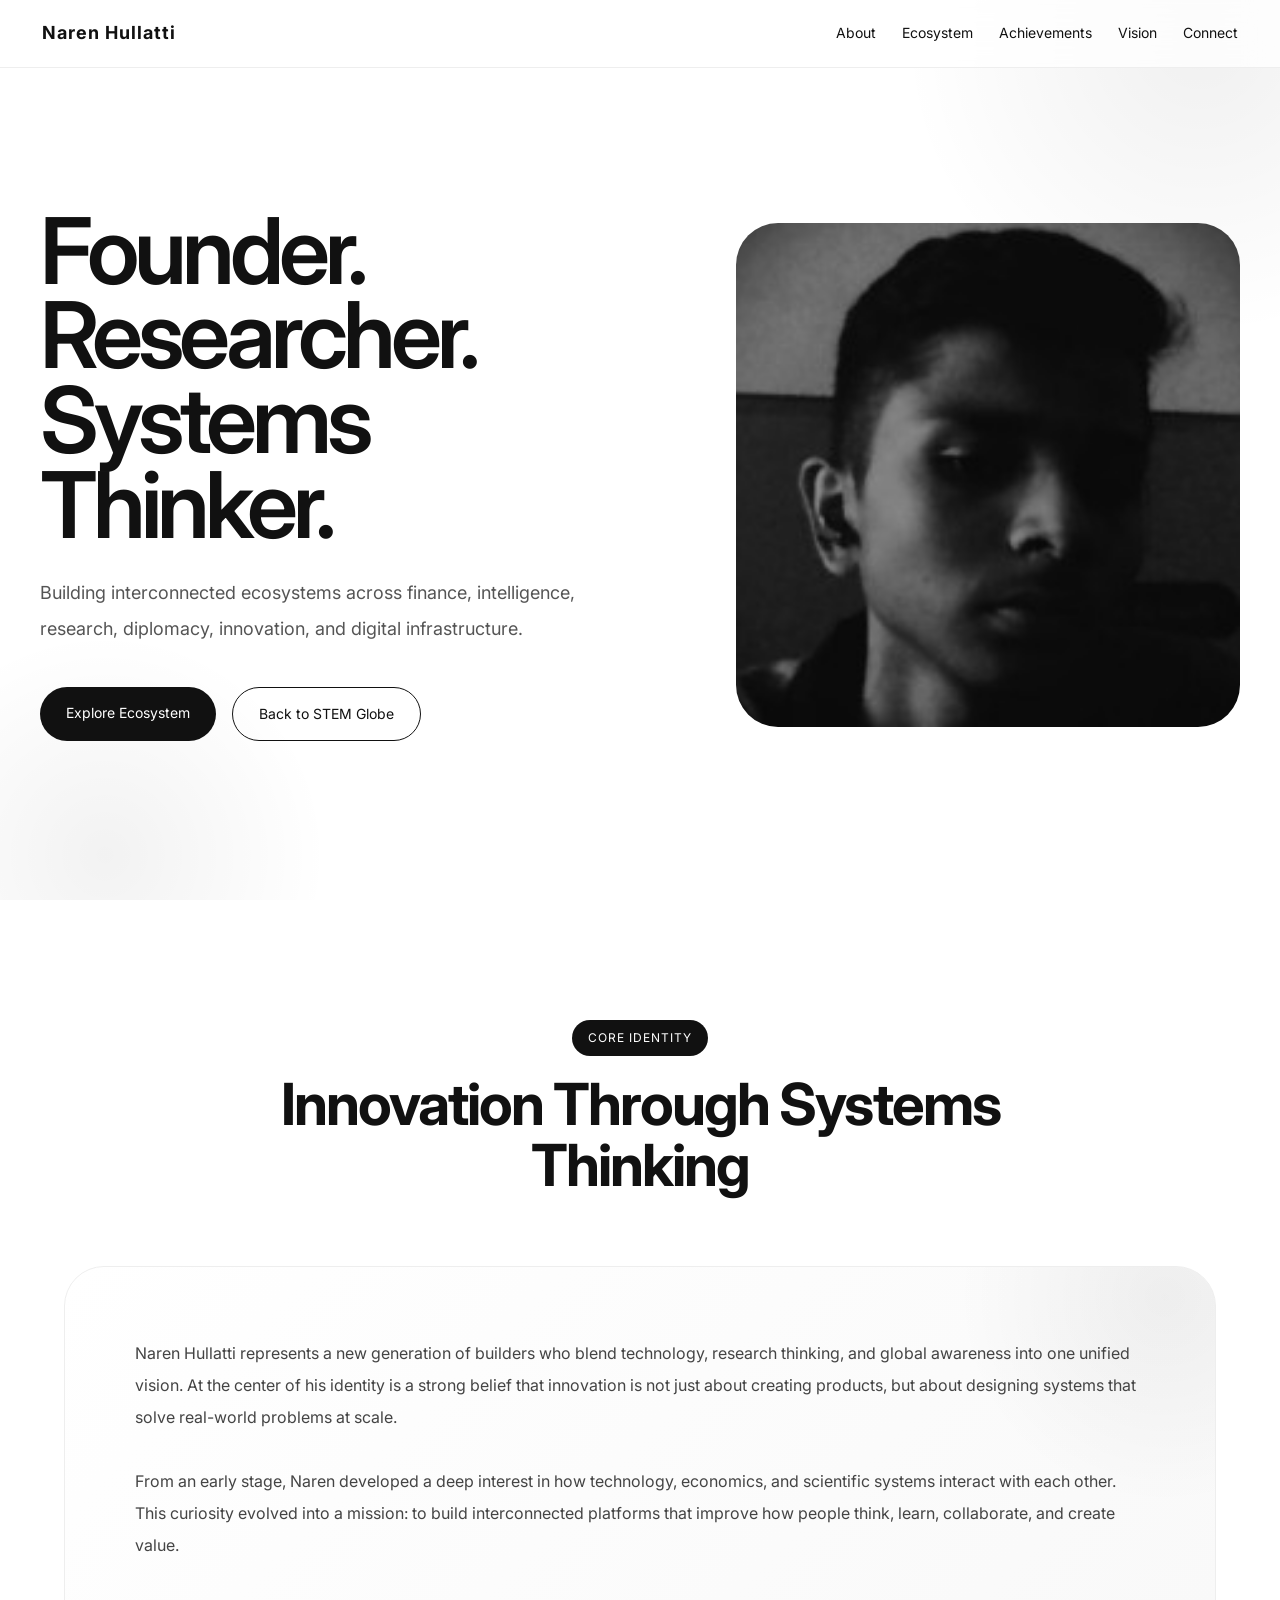
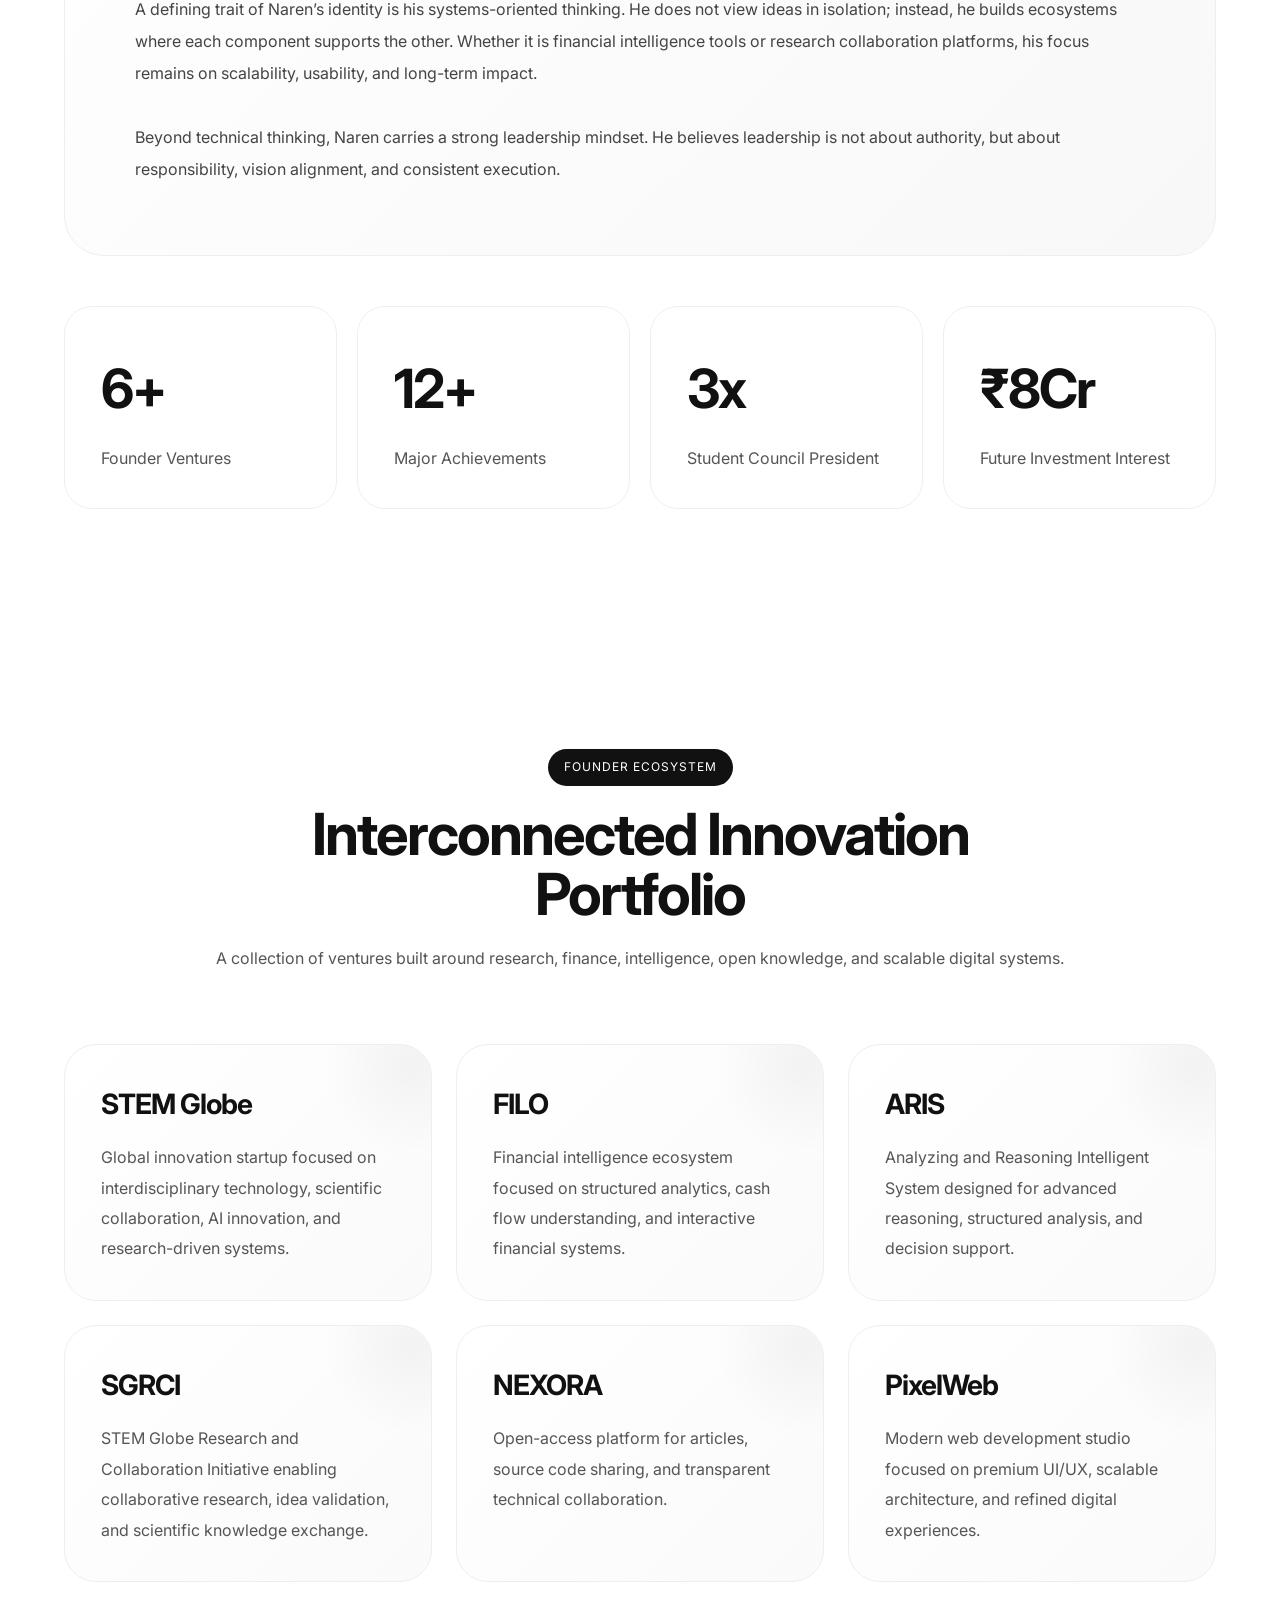
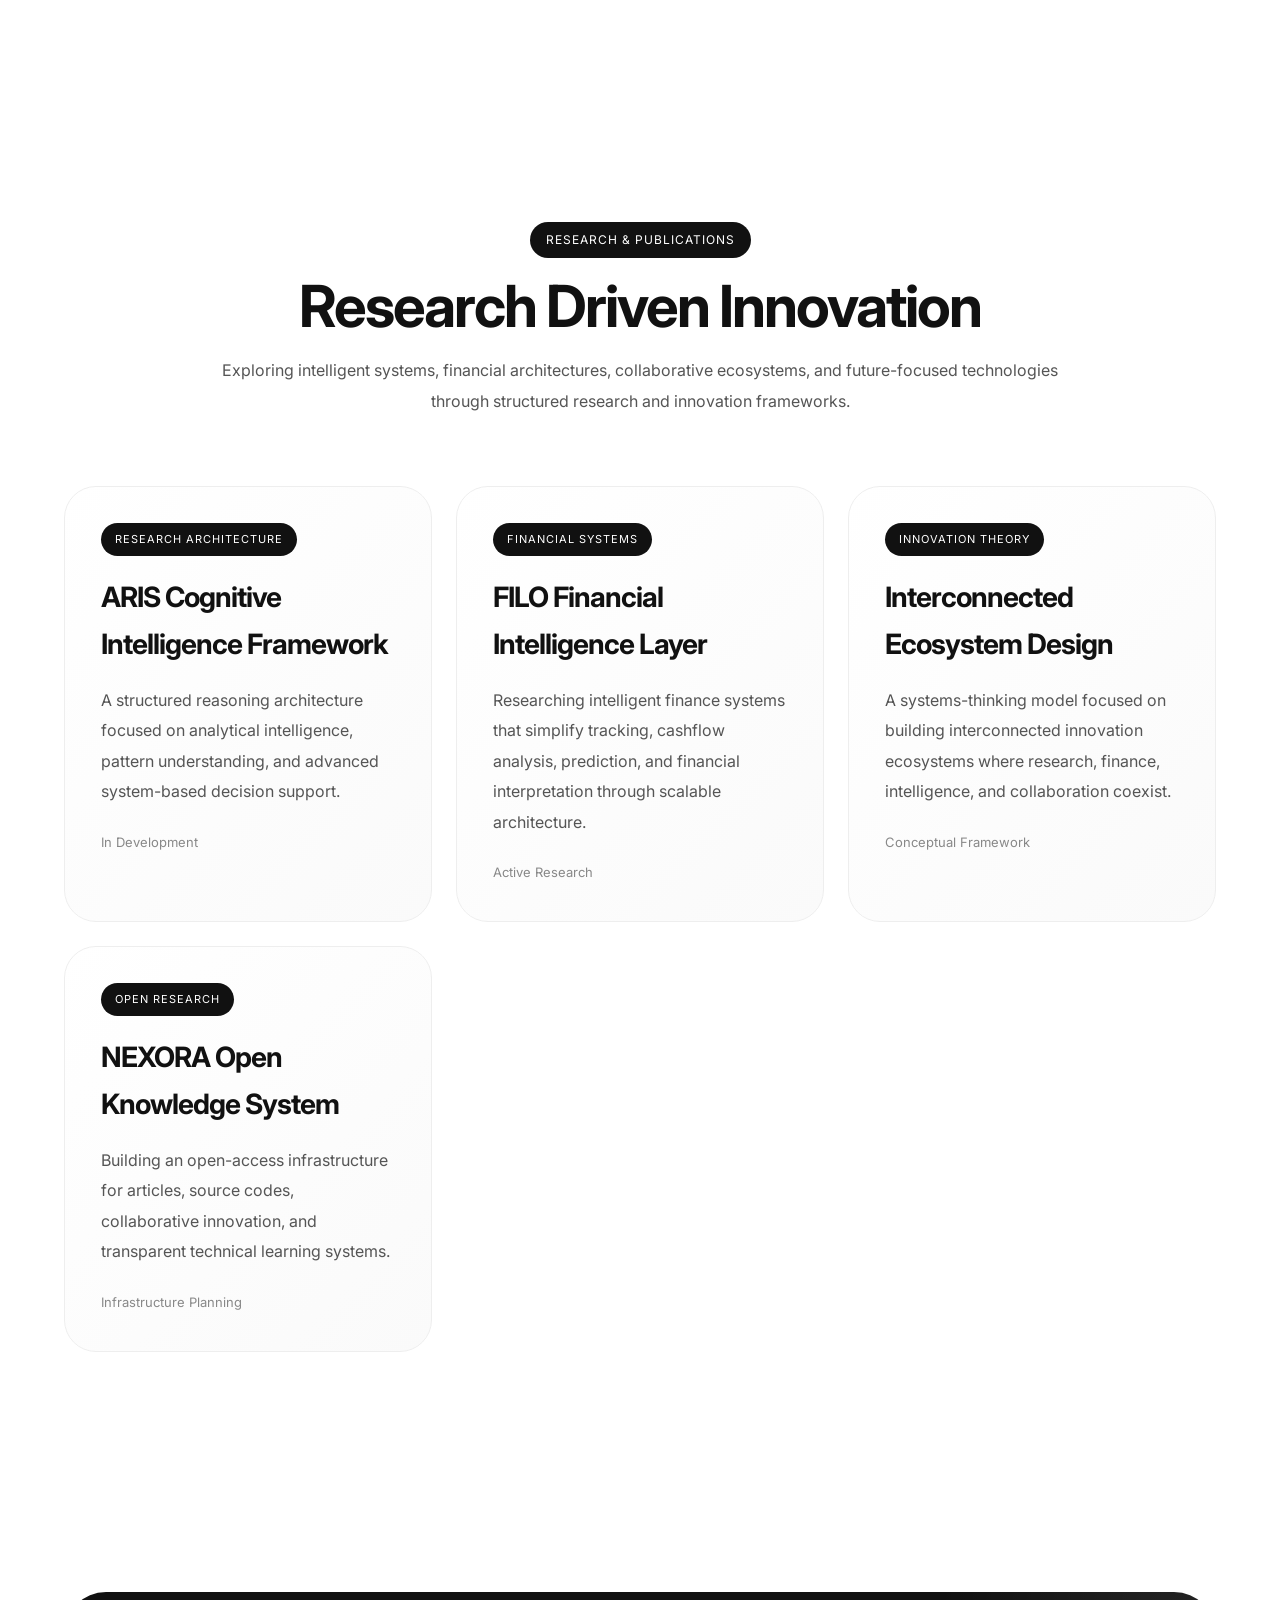
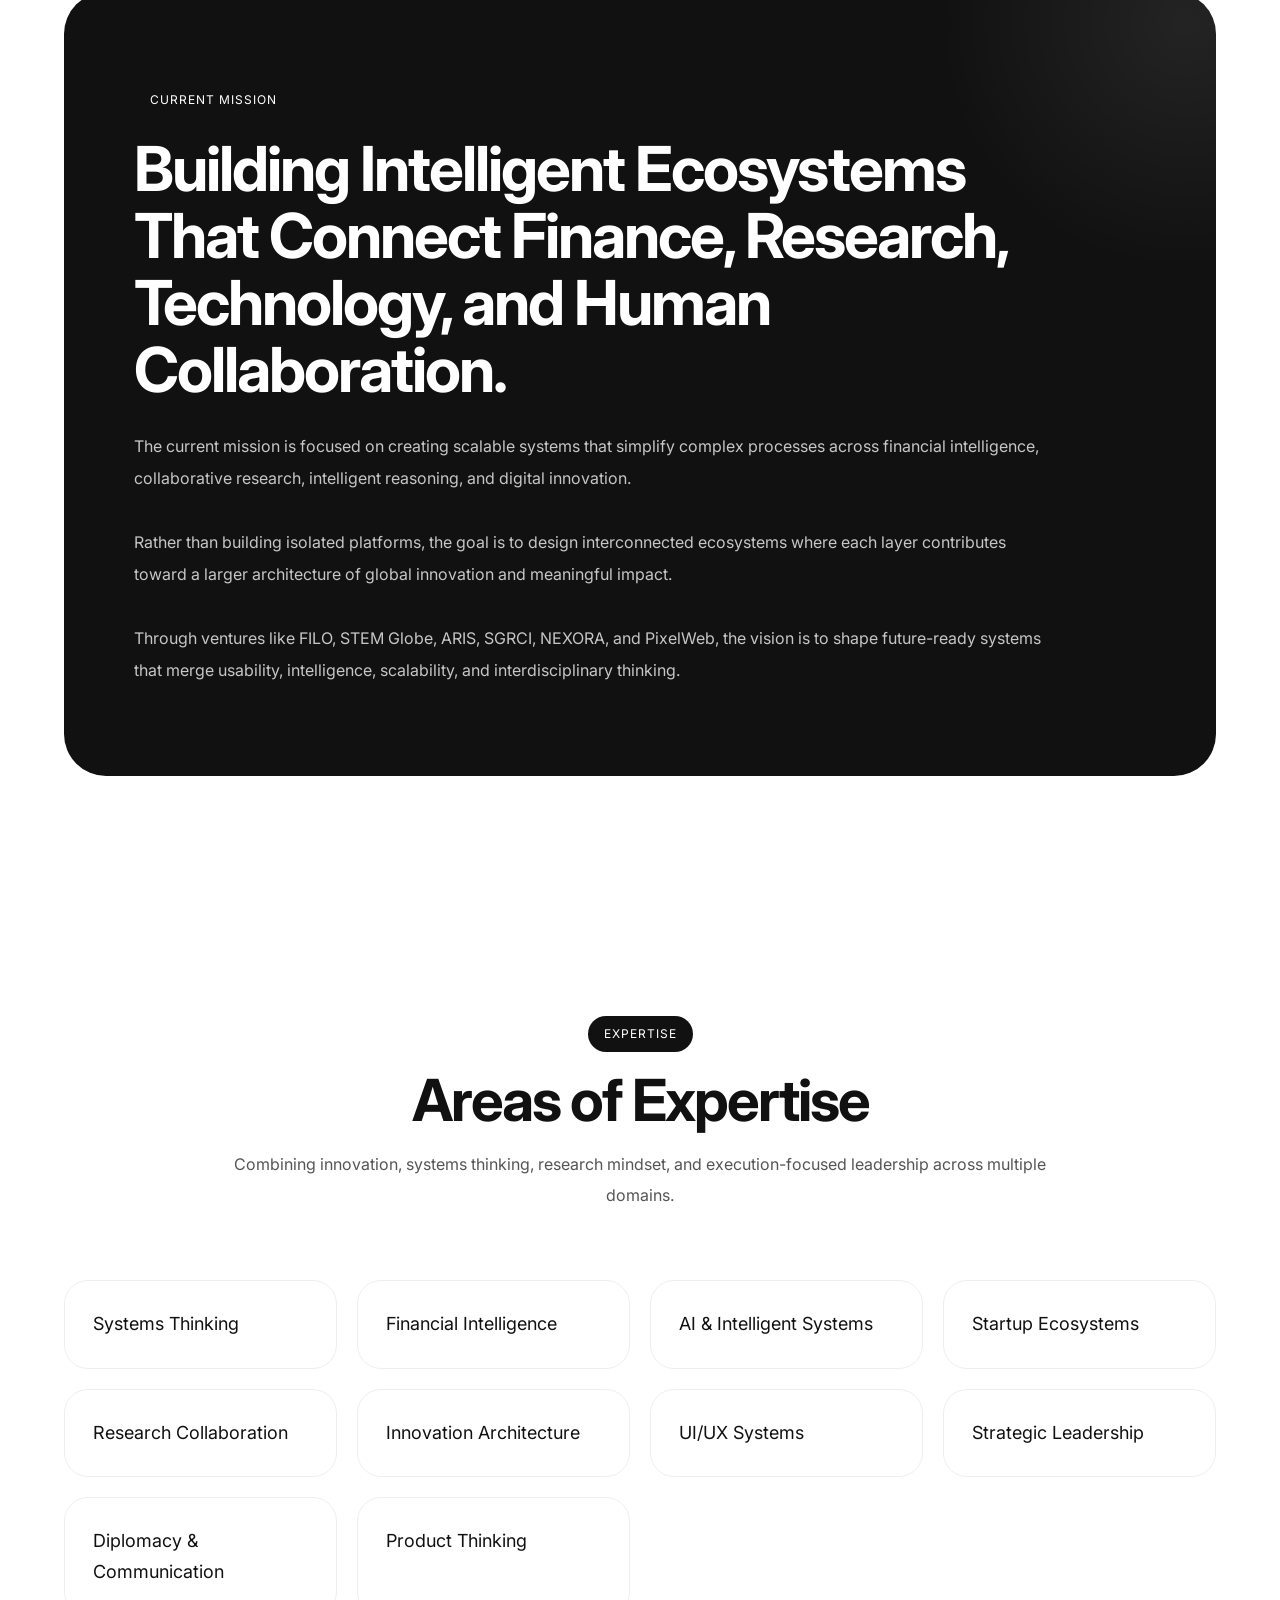
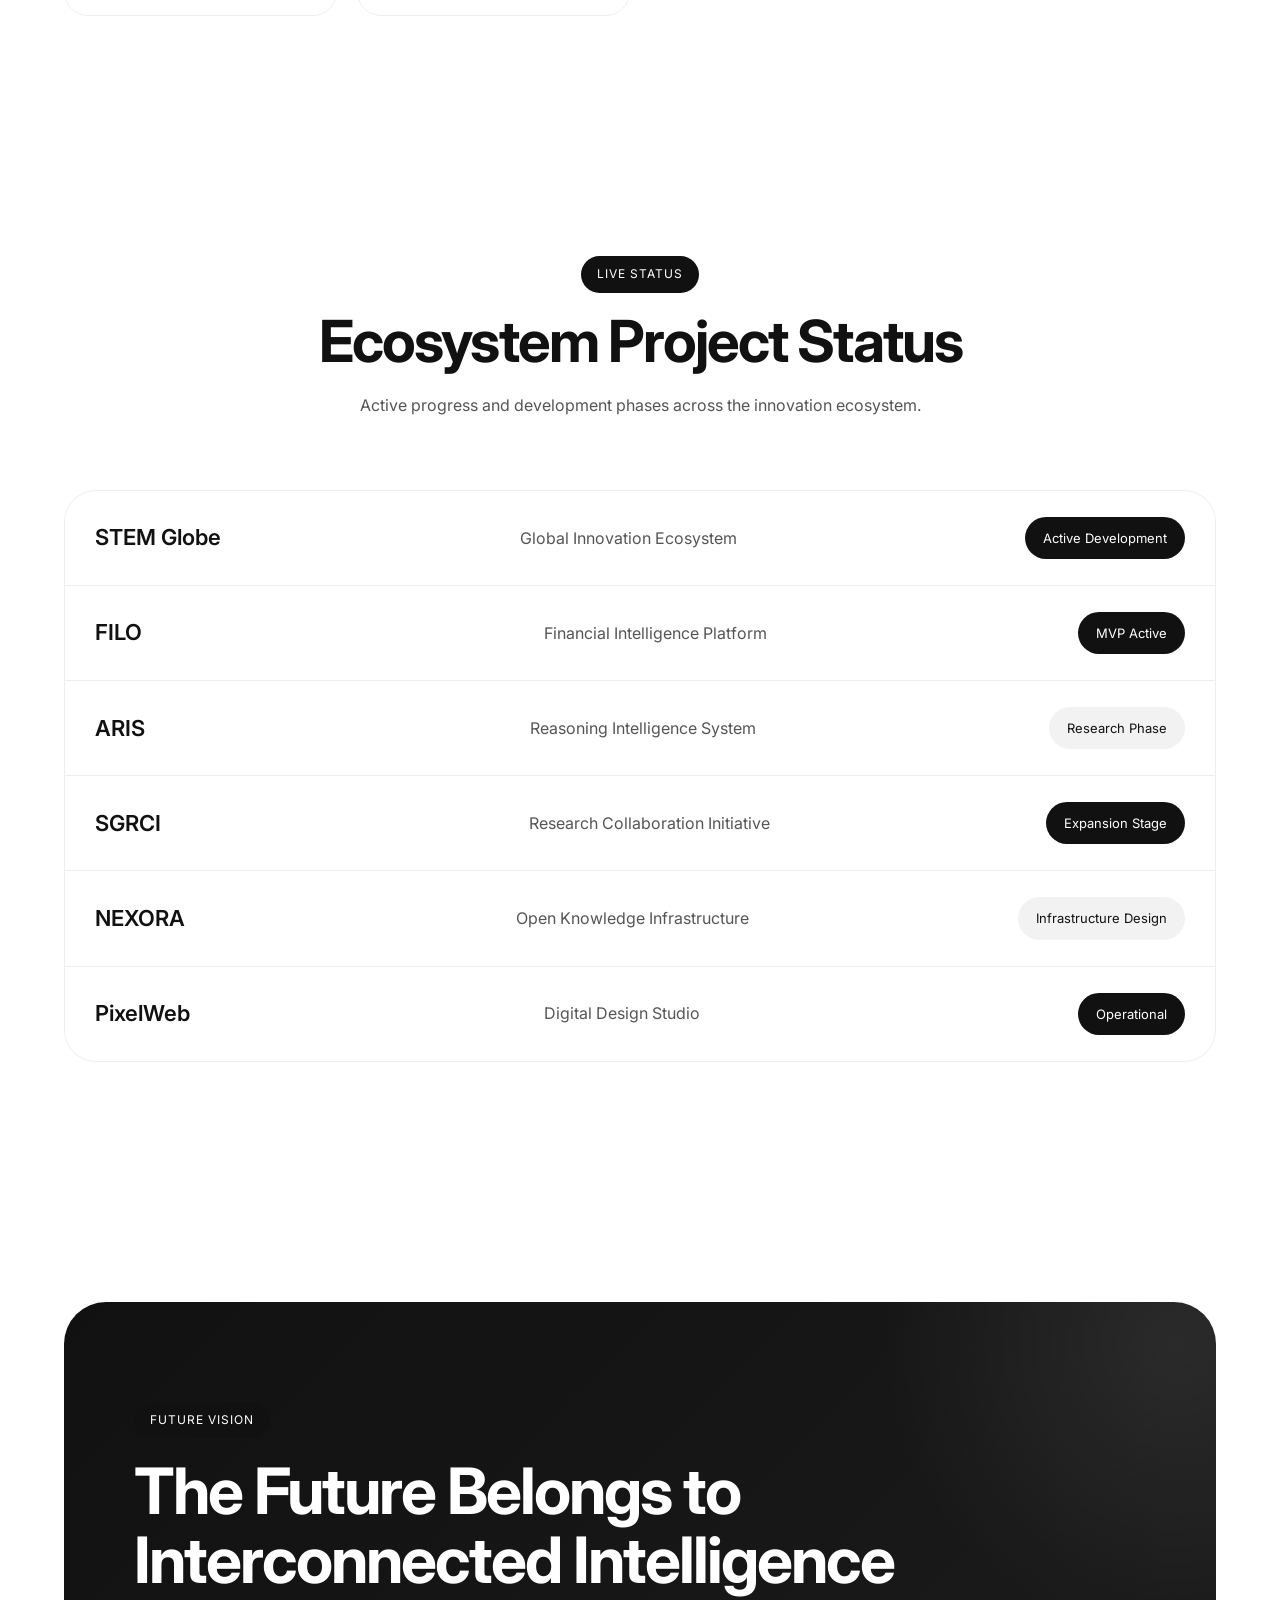
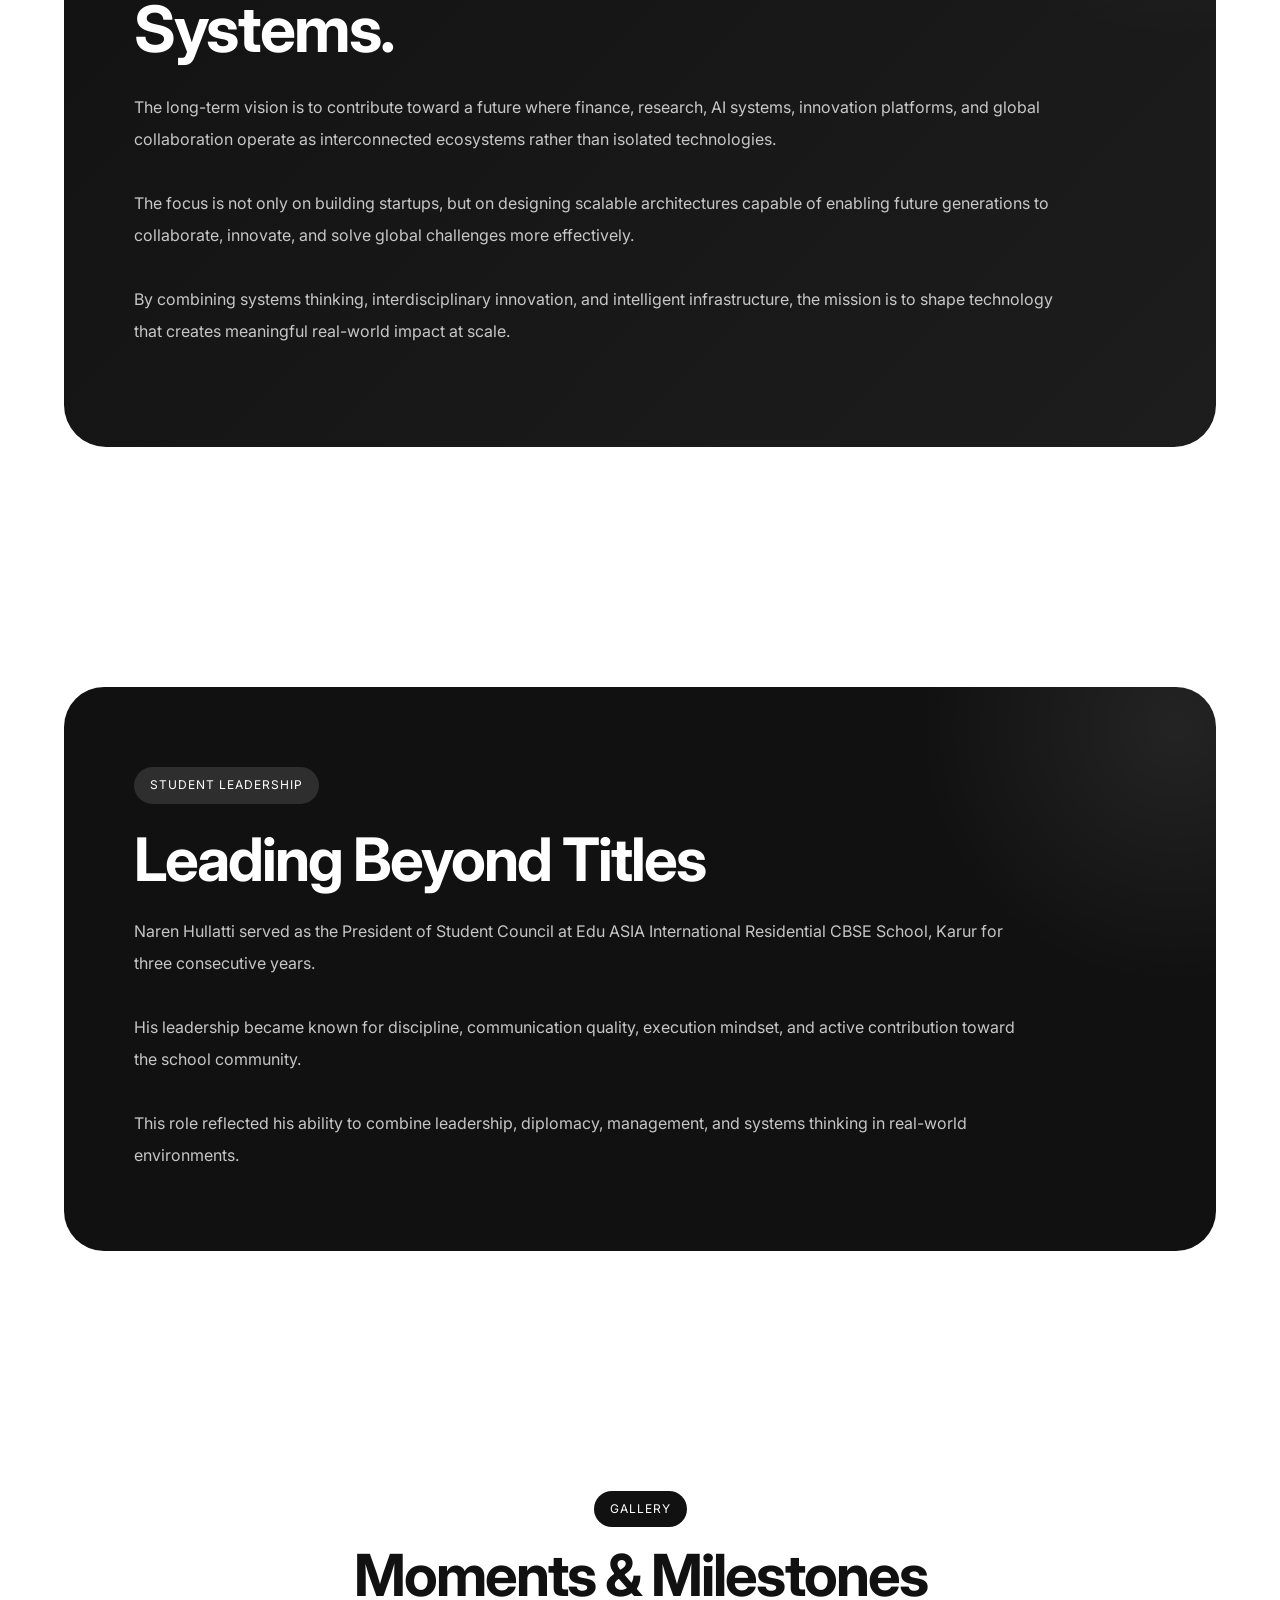
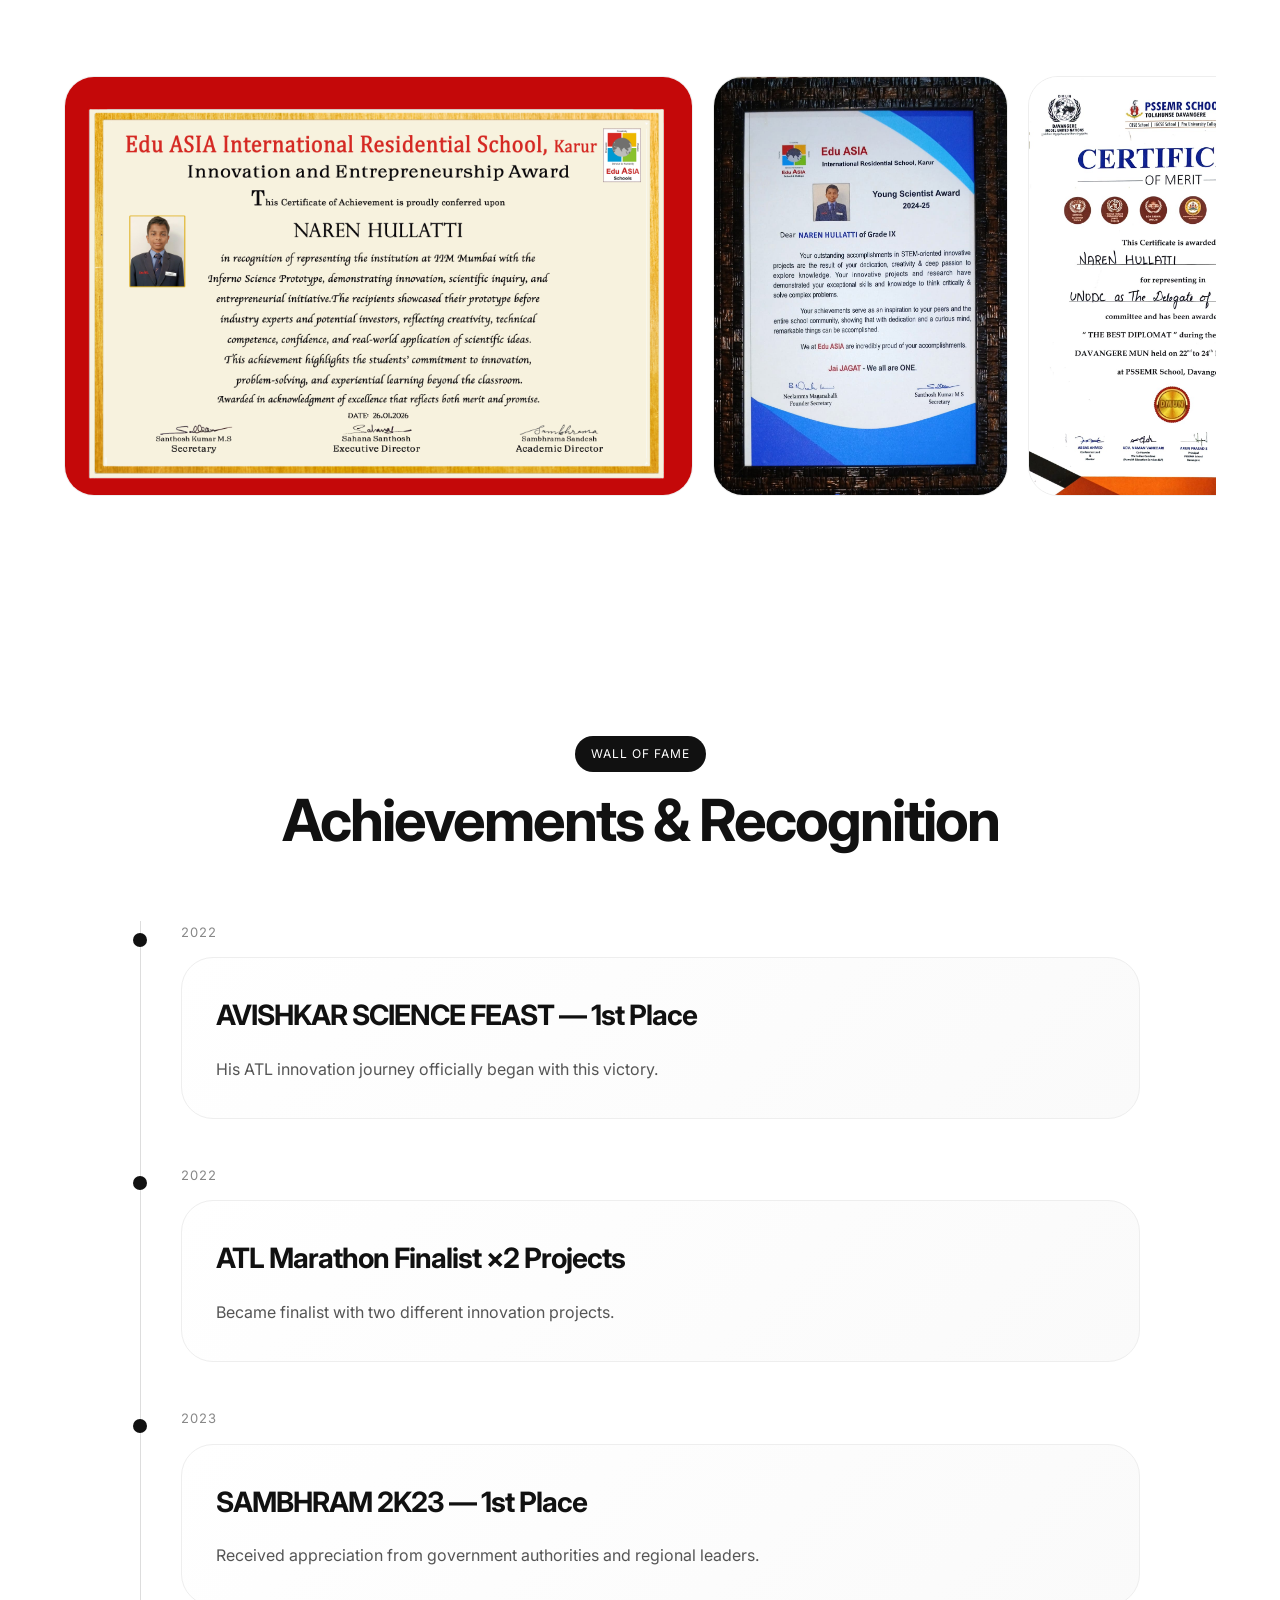
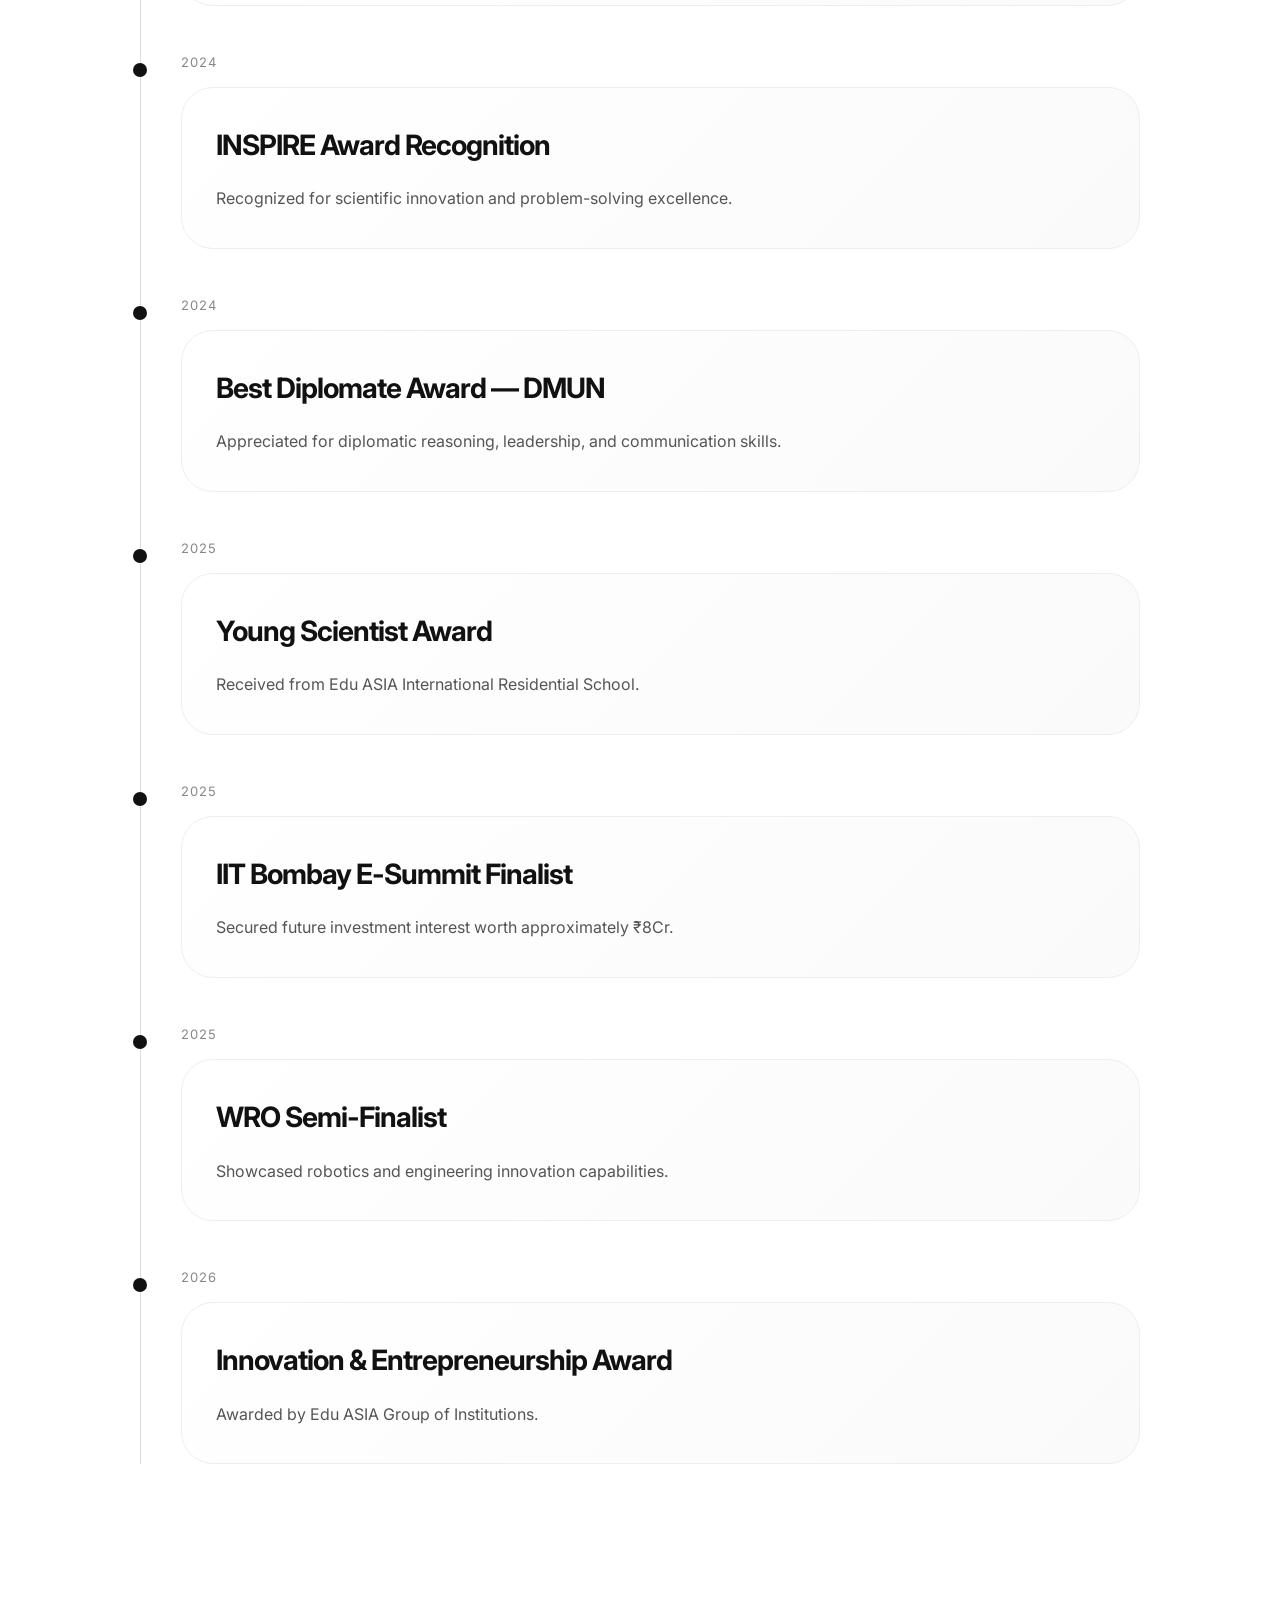
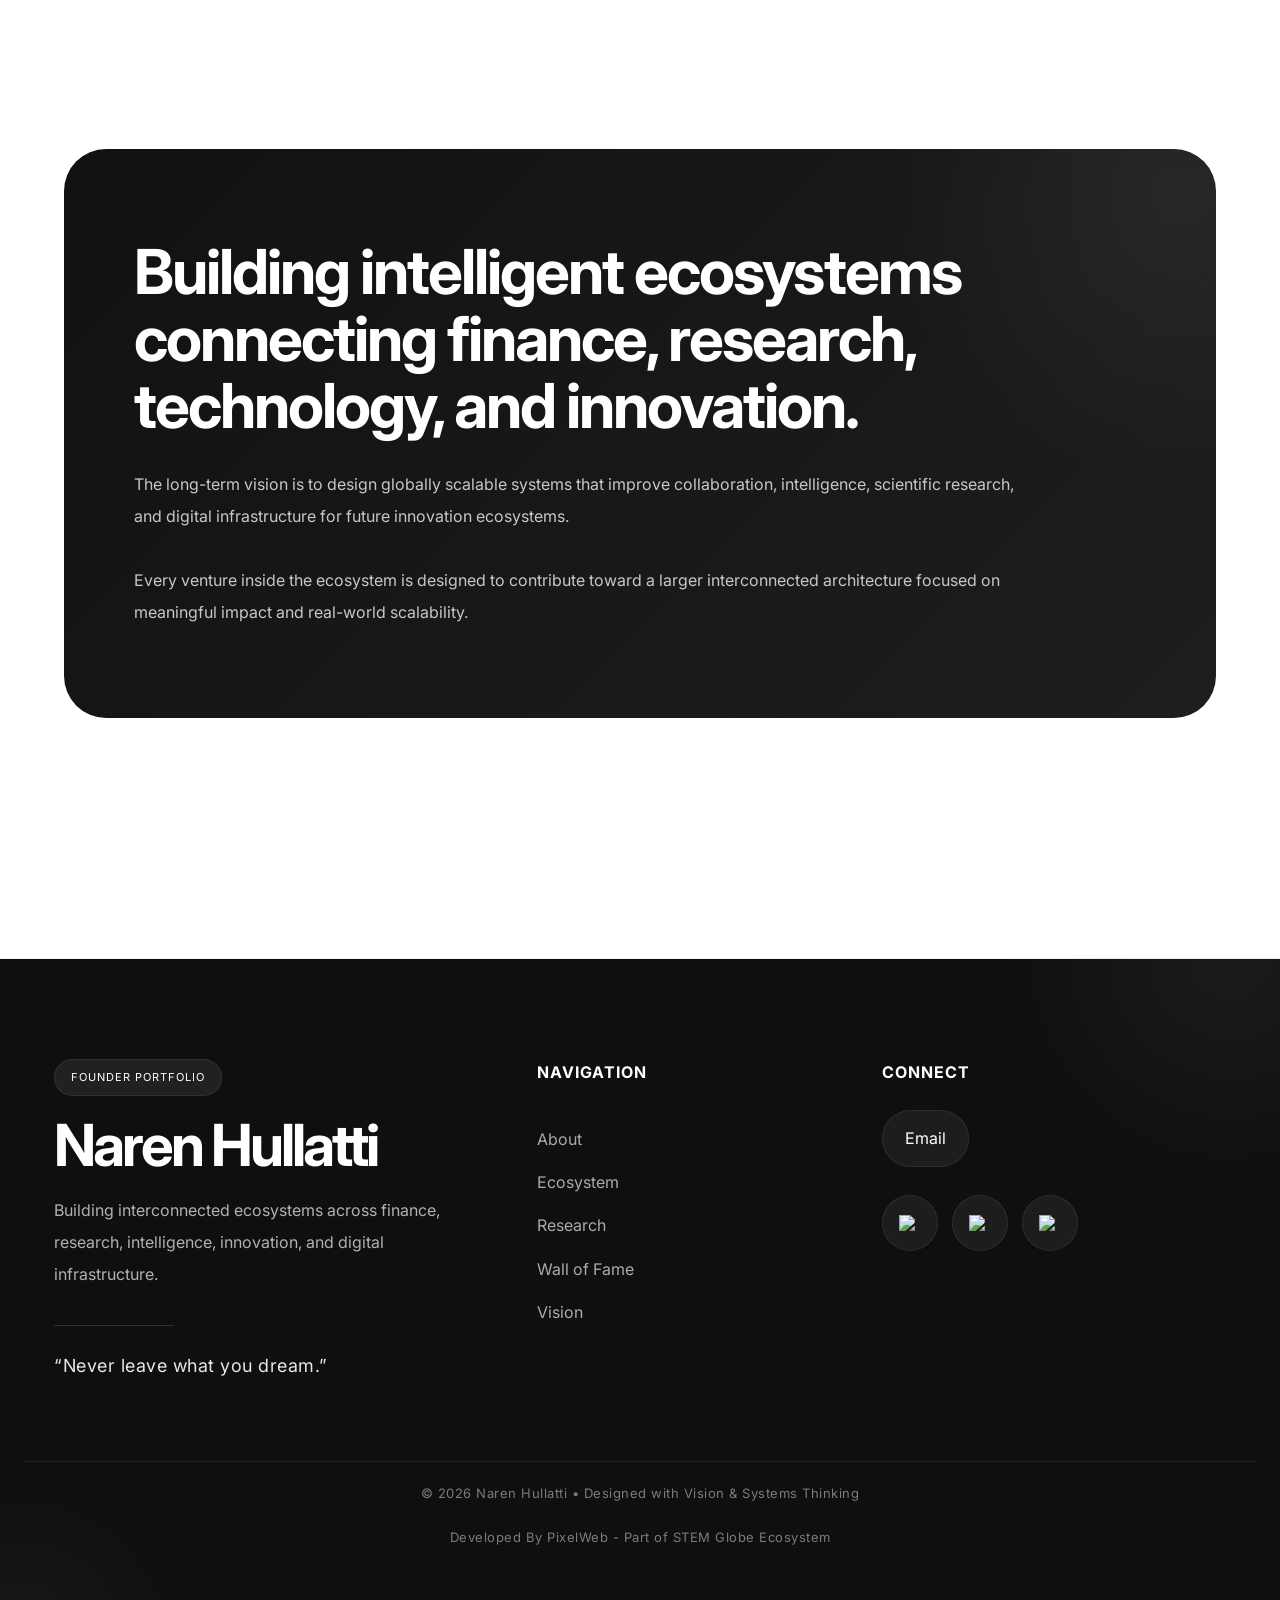
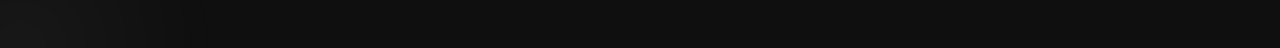
==== commit 5a814543: "naren.html" ====
--- a/naren.html
+++ b/naren.html
@@ -1476,7 +1476,7 @@
     <!-- LOGO -->
     <div class="loader-logo">
 
-      <img src="FILO.png" alt="FILO Logo">
+      <img src="logo.png" alt="STEM Globe Logo">
 
     </div>
 
@@ -1487,7 +1487,7 @@
     </h1>
 
     <p class="loader-subtitle">
-      Finance • Intelligence • Logic • Optimization
+      Innovation • Intelligence • Logic • Optimization
     </p>
 
     <!-- LOADING BAR -->
@@ -2006,9 +2006,9 @@
           Explore Ecosystem
         </a>
 
-        <a href="https://getfilo.github.io/filo"
+        <a href="https://stem-globe-matrix.github.io/stem-globe"
           class="secondary-btn">
-          Back to FILO
+          Back to STEM Globe
         </a>
 
       </div>
@@ -2024,7 +2024,7 @@
 
         <div class="quote-back">
 
-          “Never leave what you dream.”<br>
+          “The future will not be built by age. It will be built by vision.”<br>
           — Naren
 
         </div>
@@ -3879,4 +3879,4 @@
 </script>
 
 </body>
-</html>+</html>
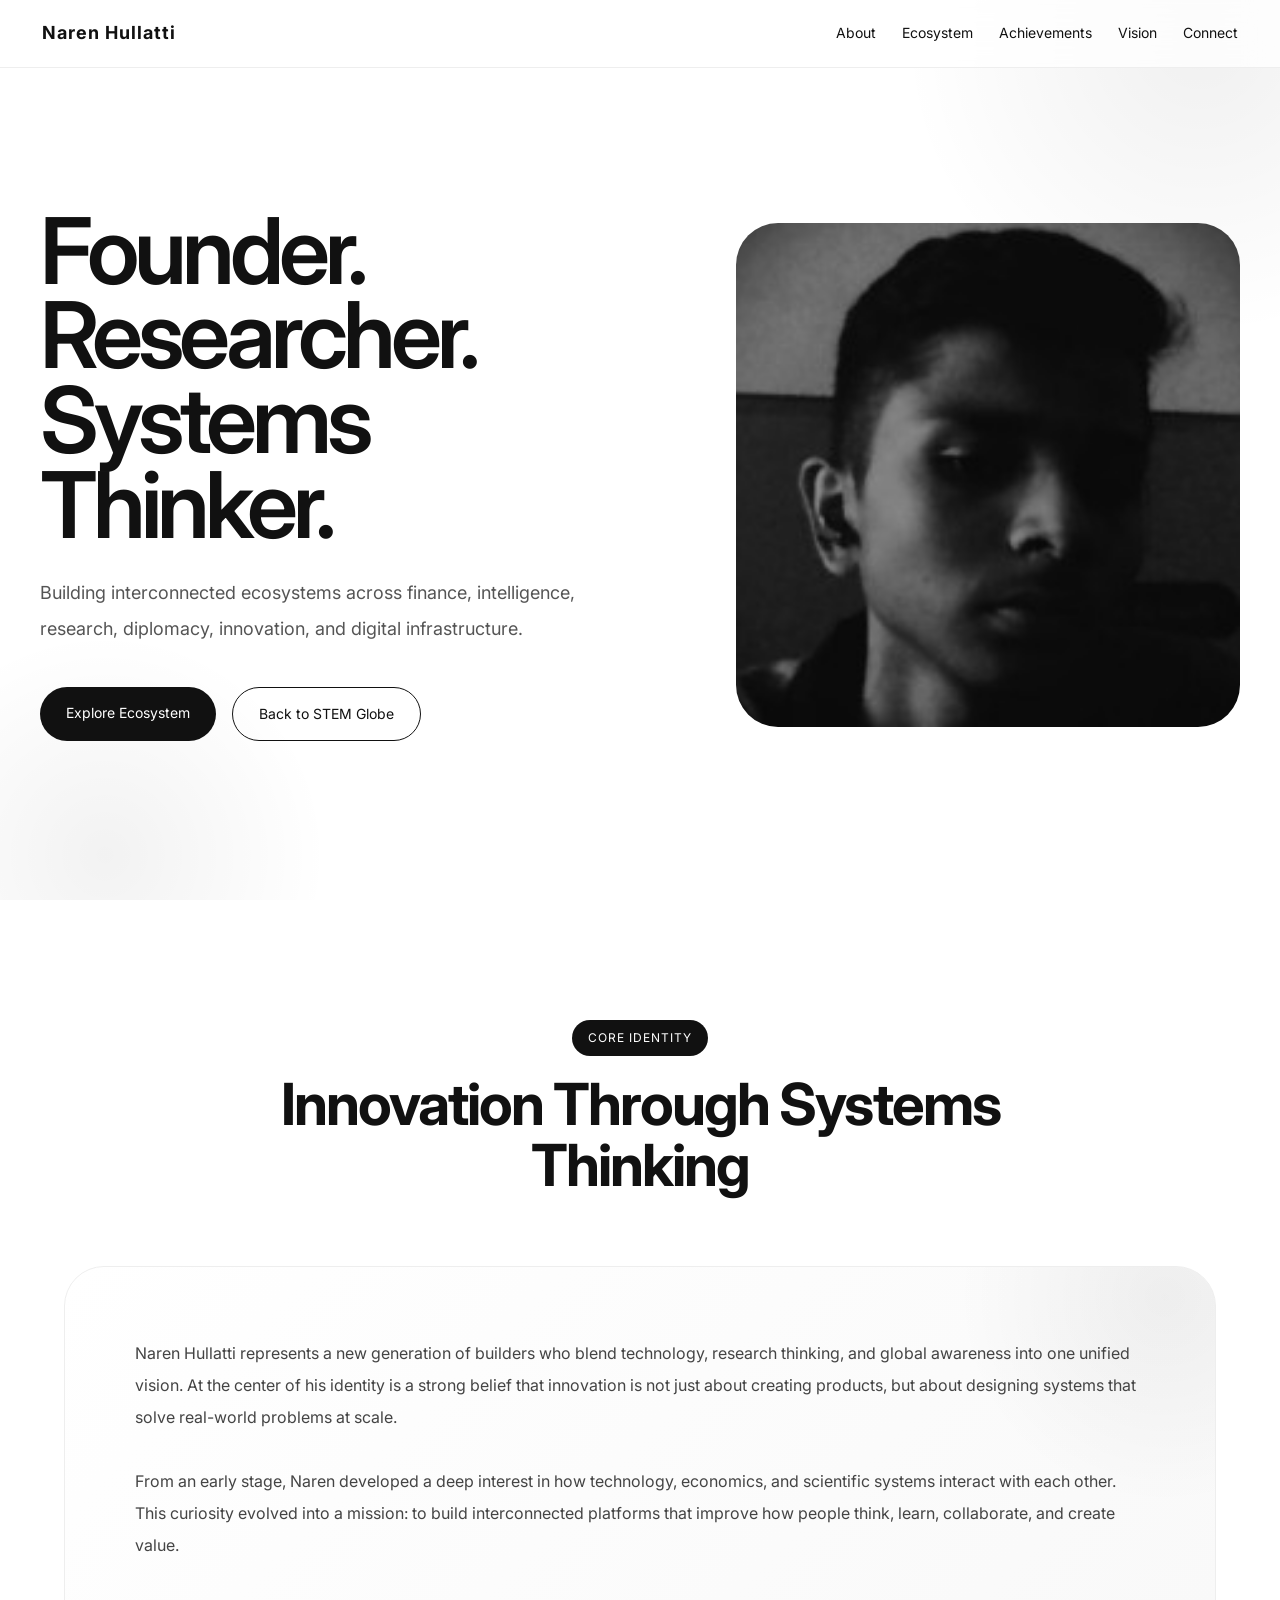
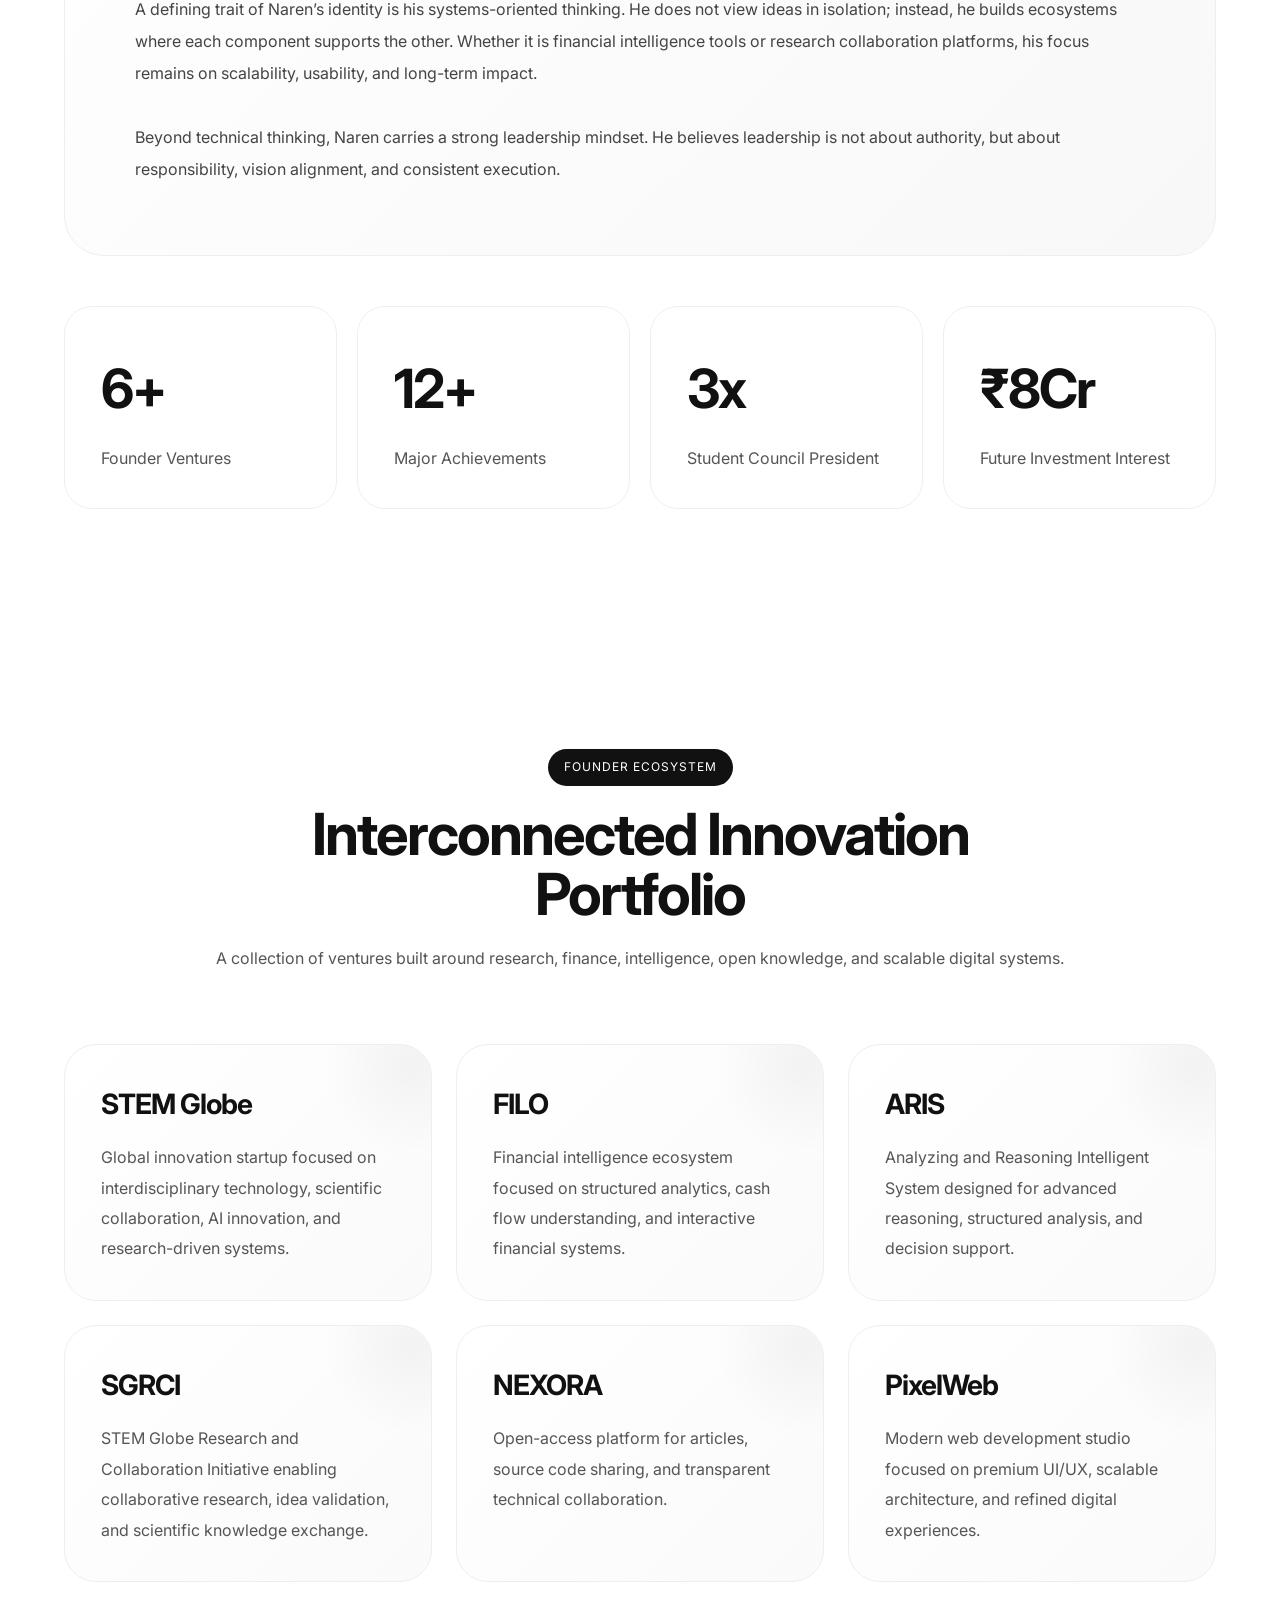
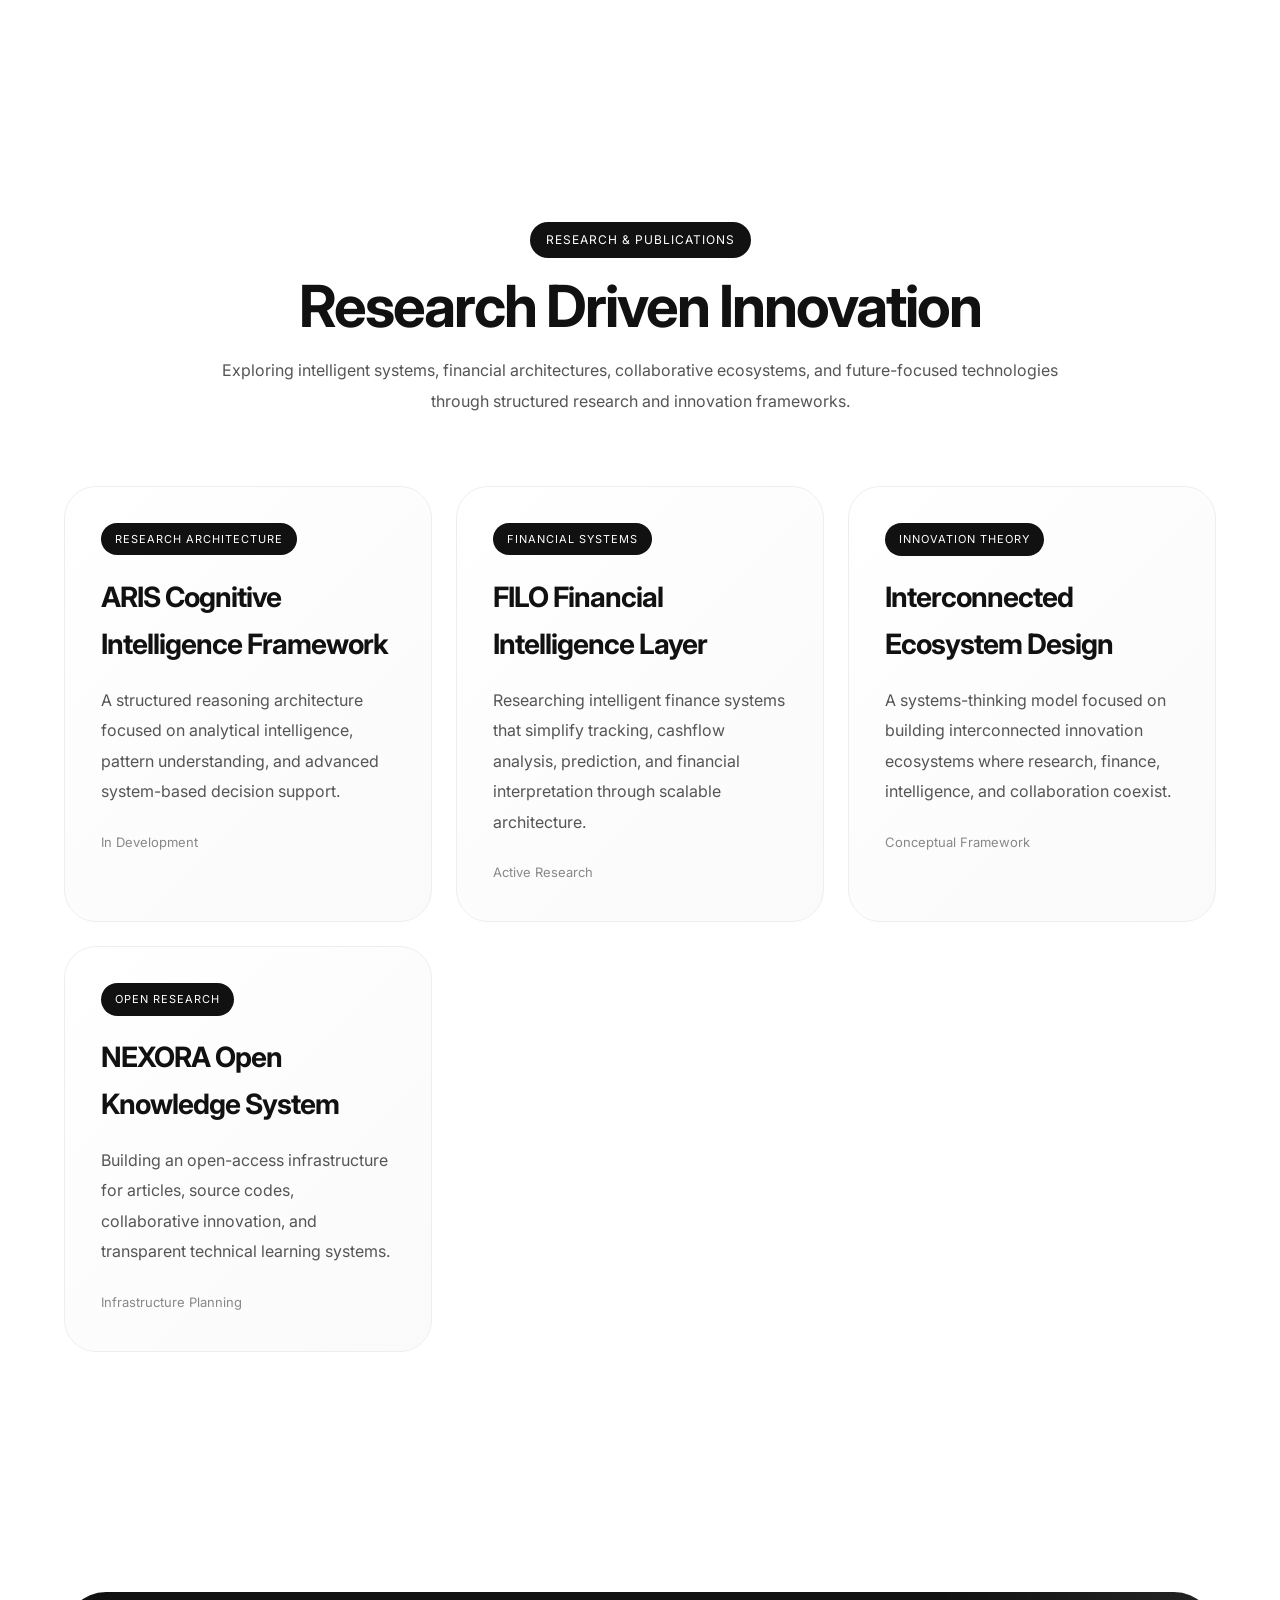
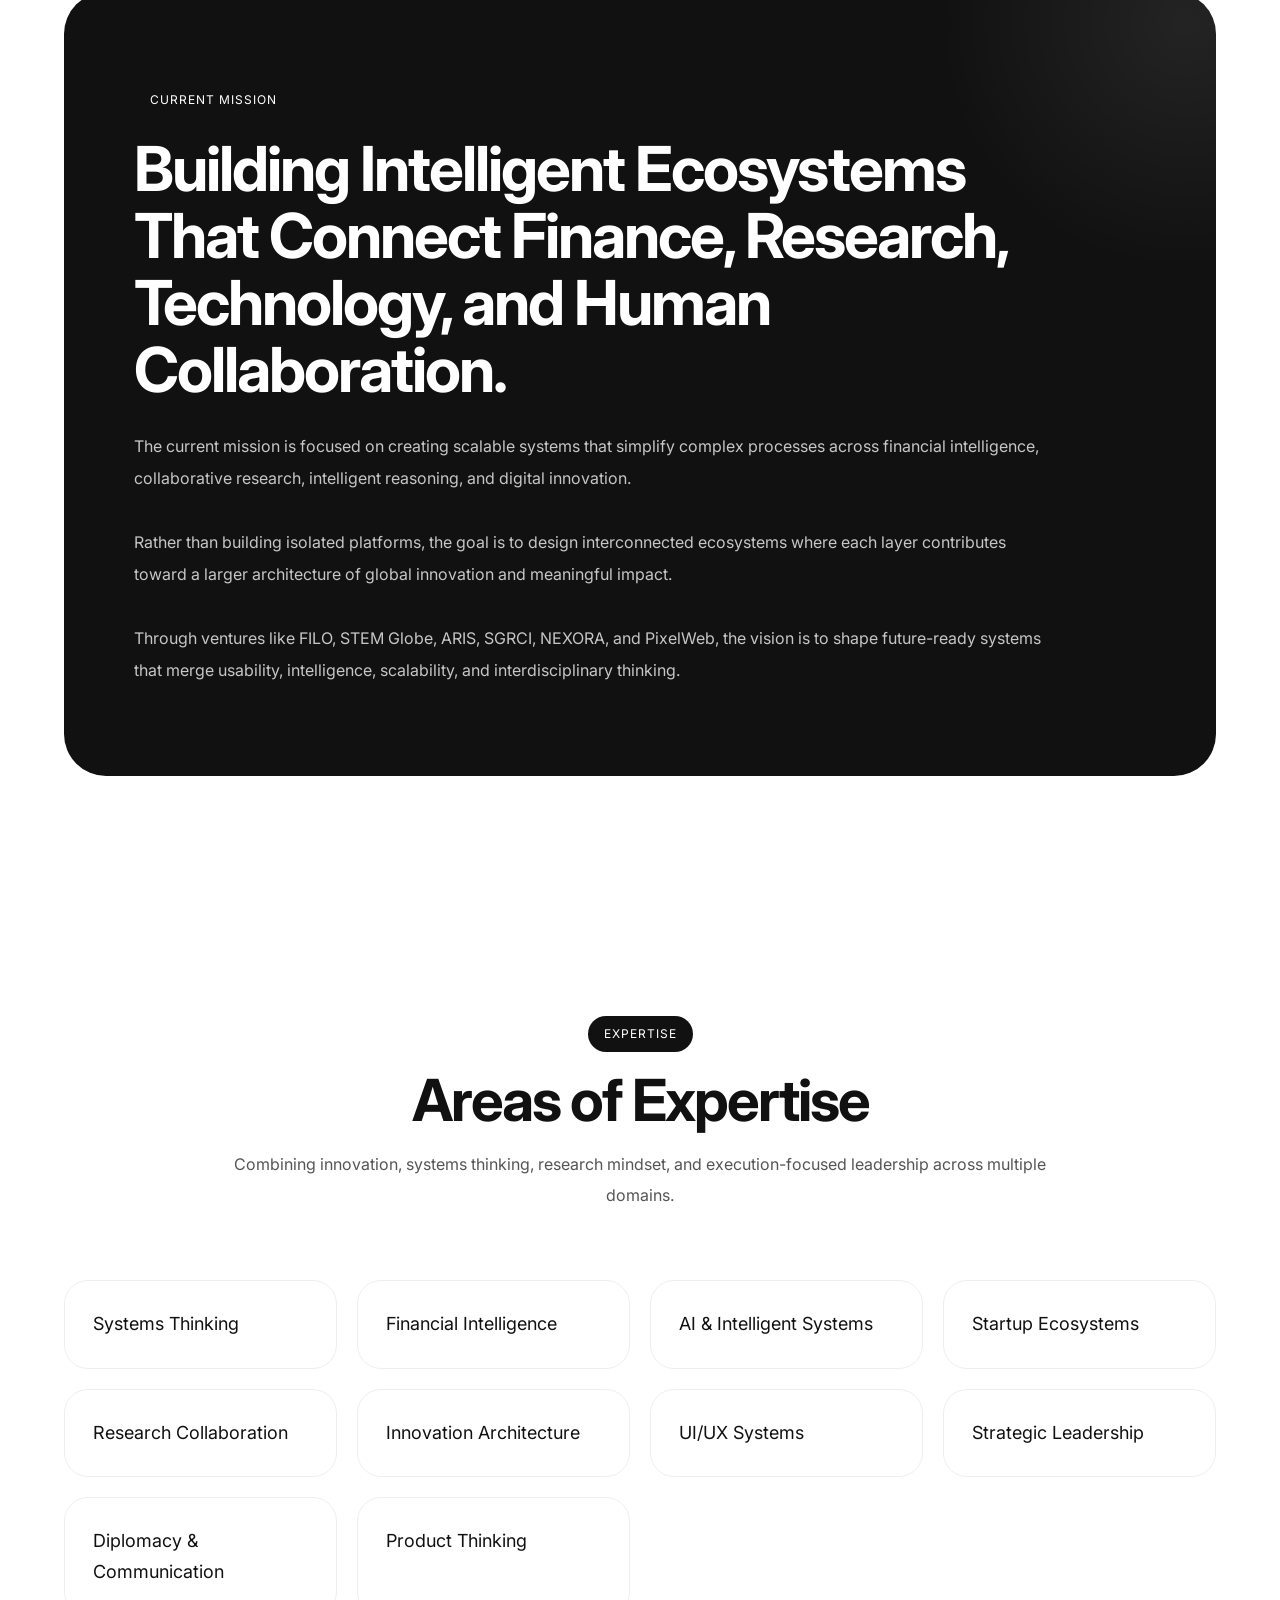
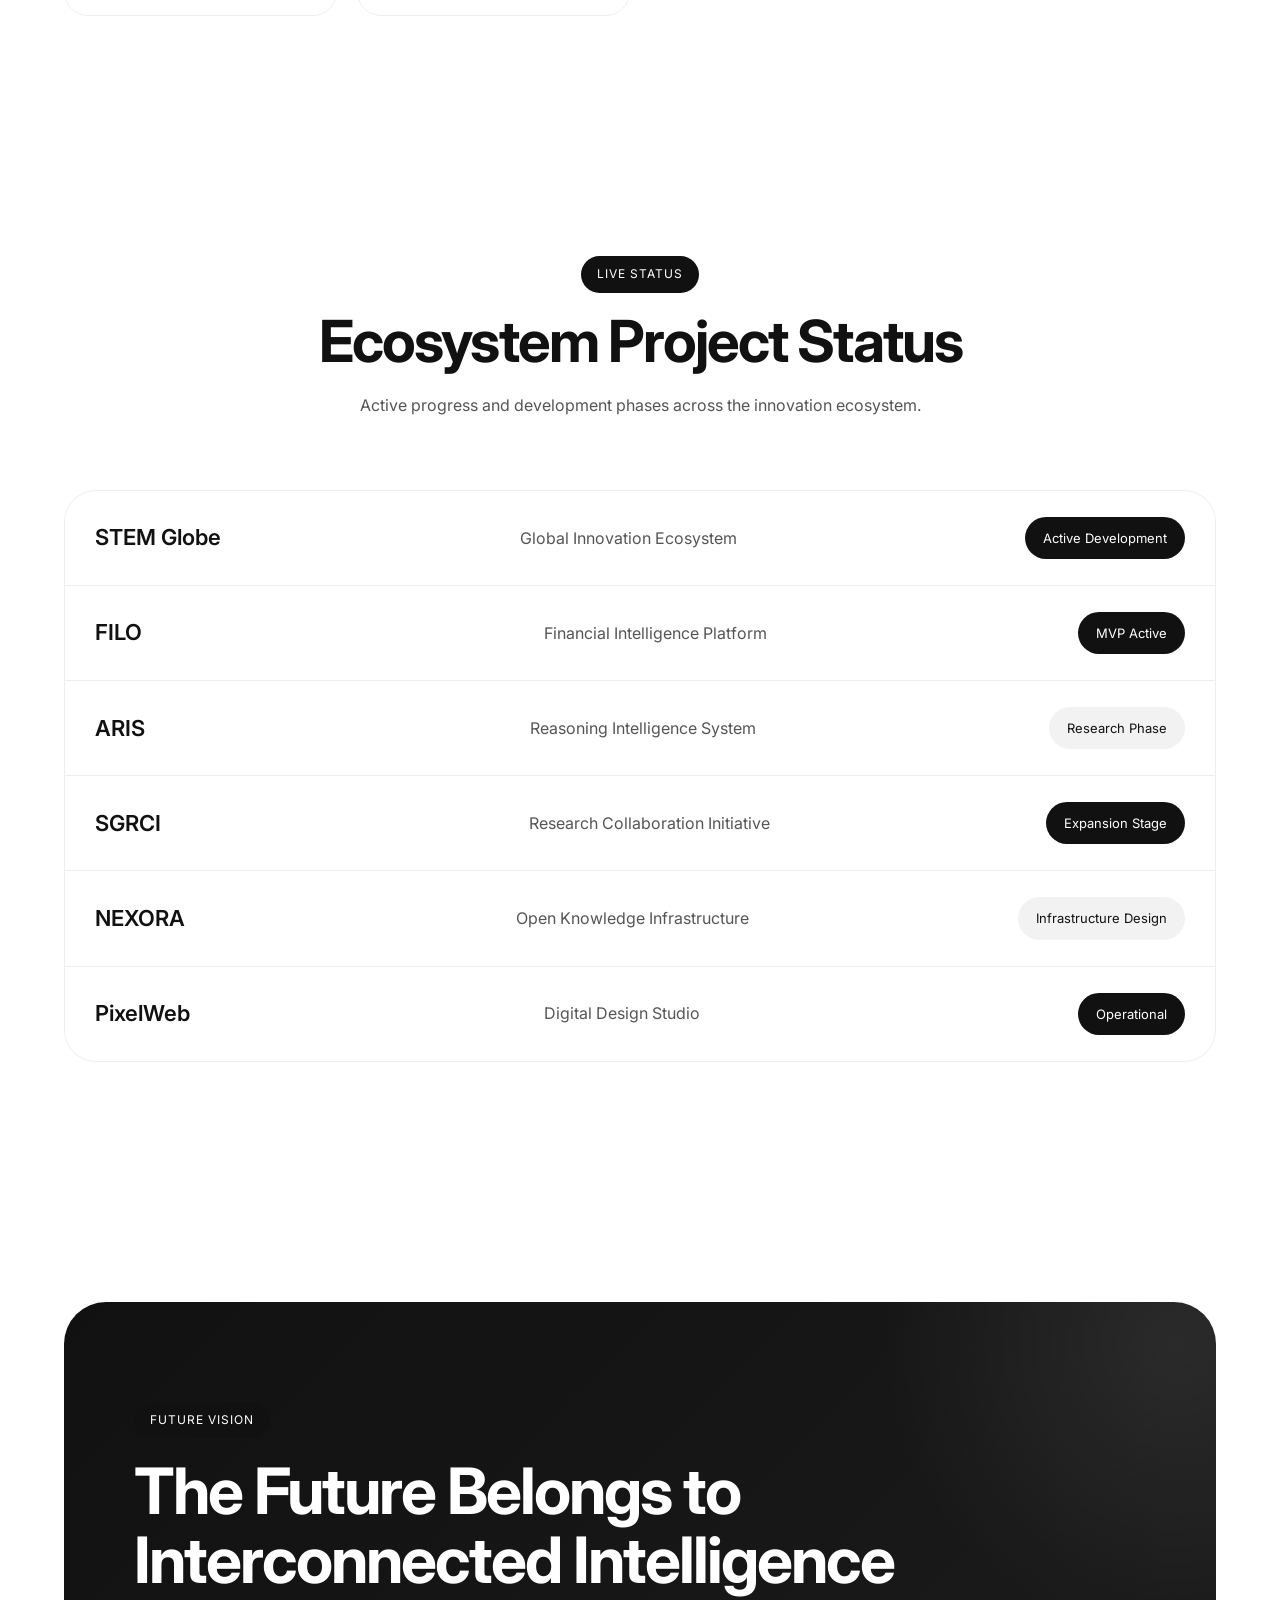
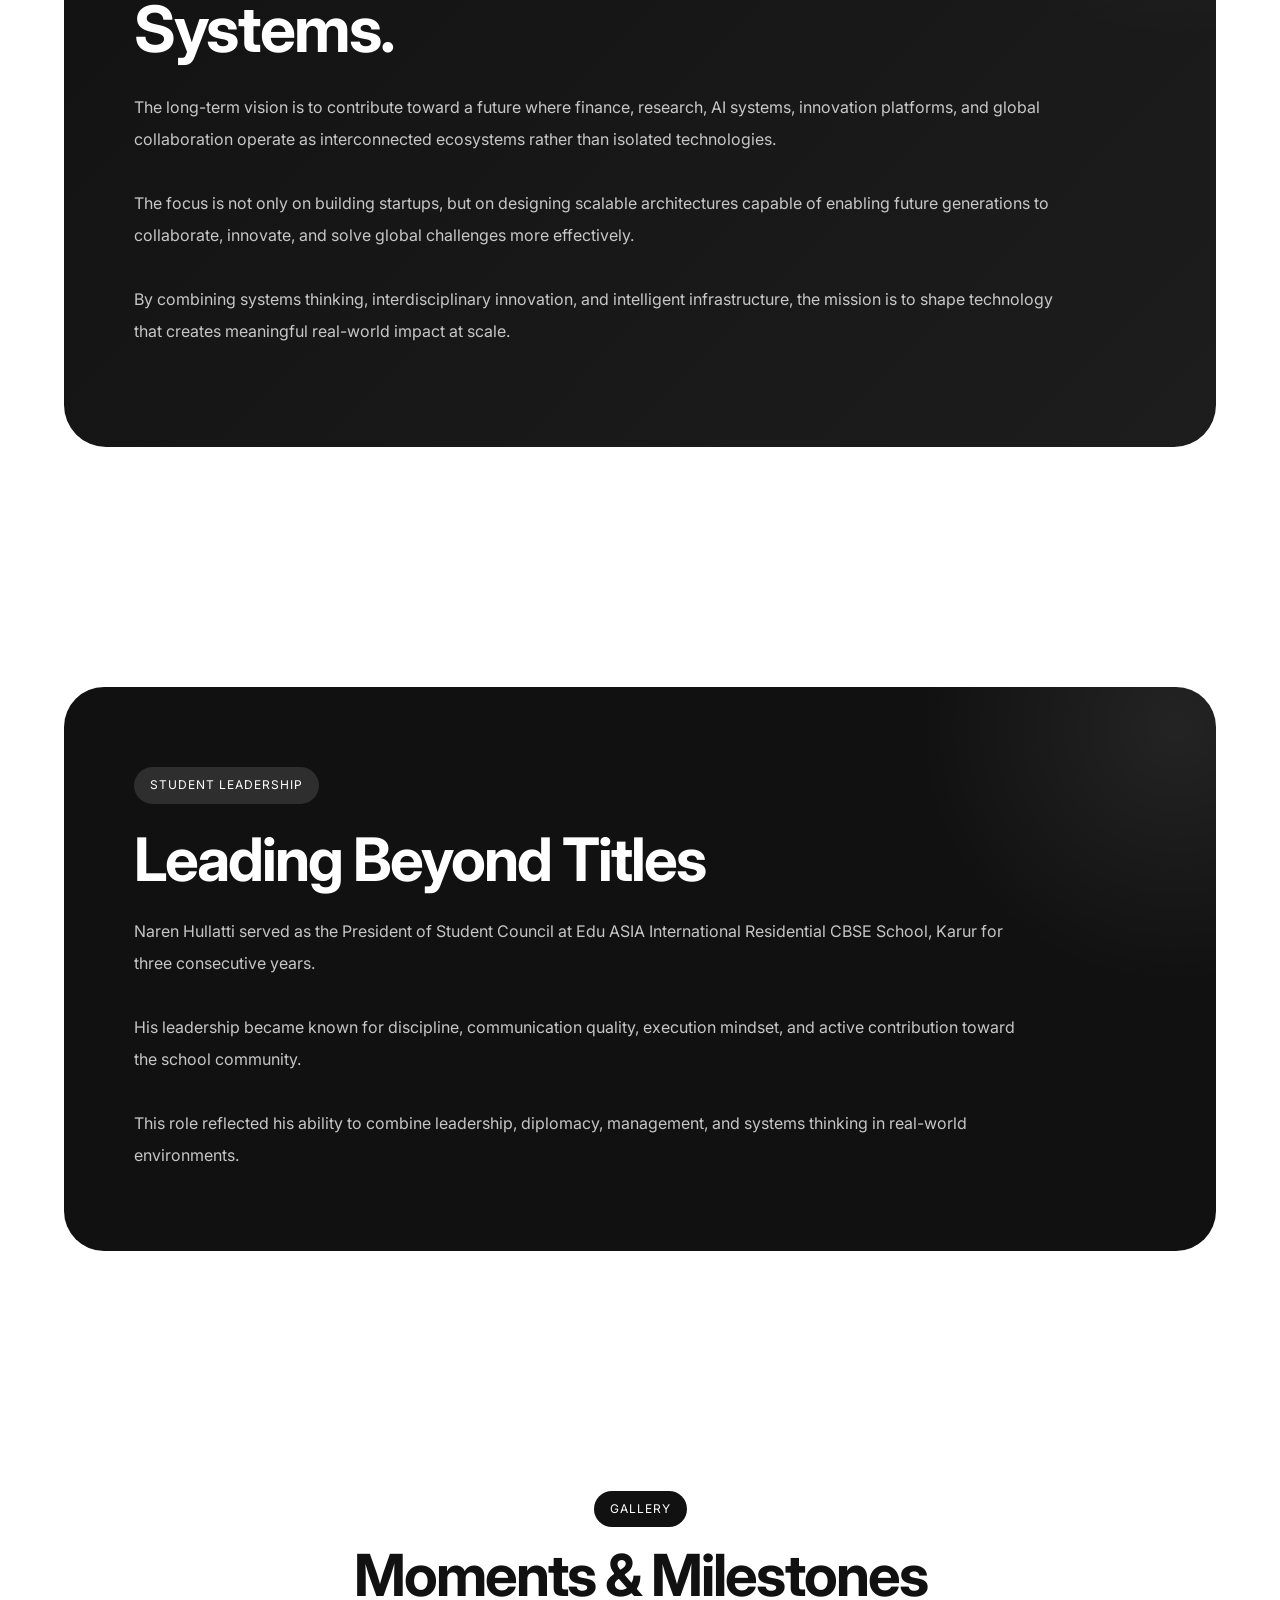
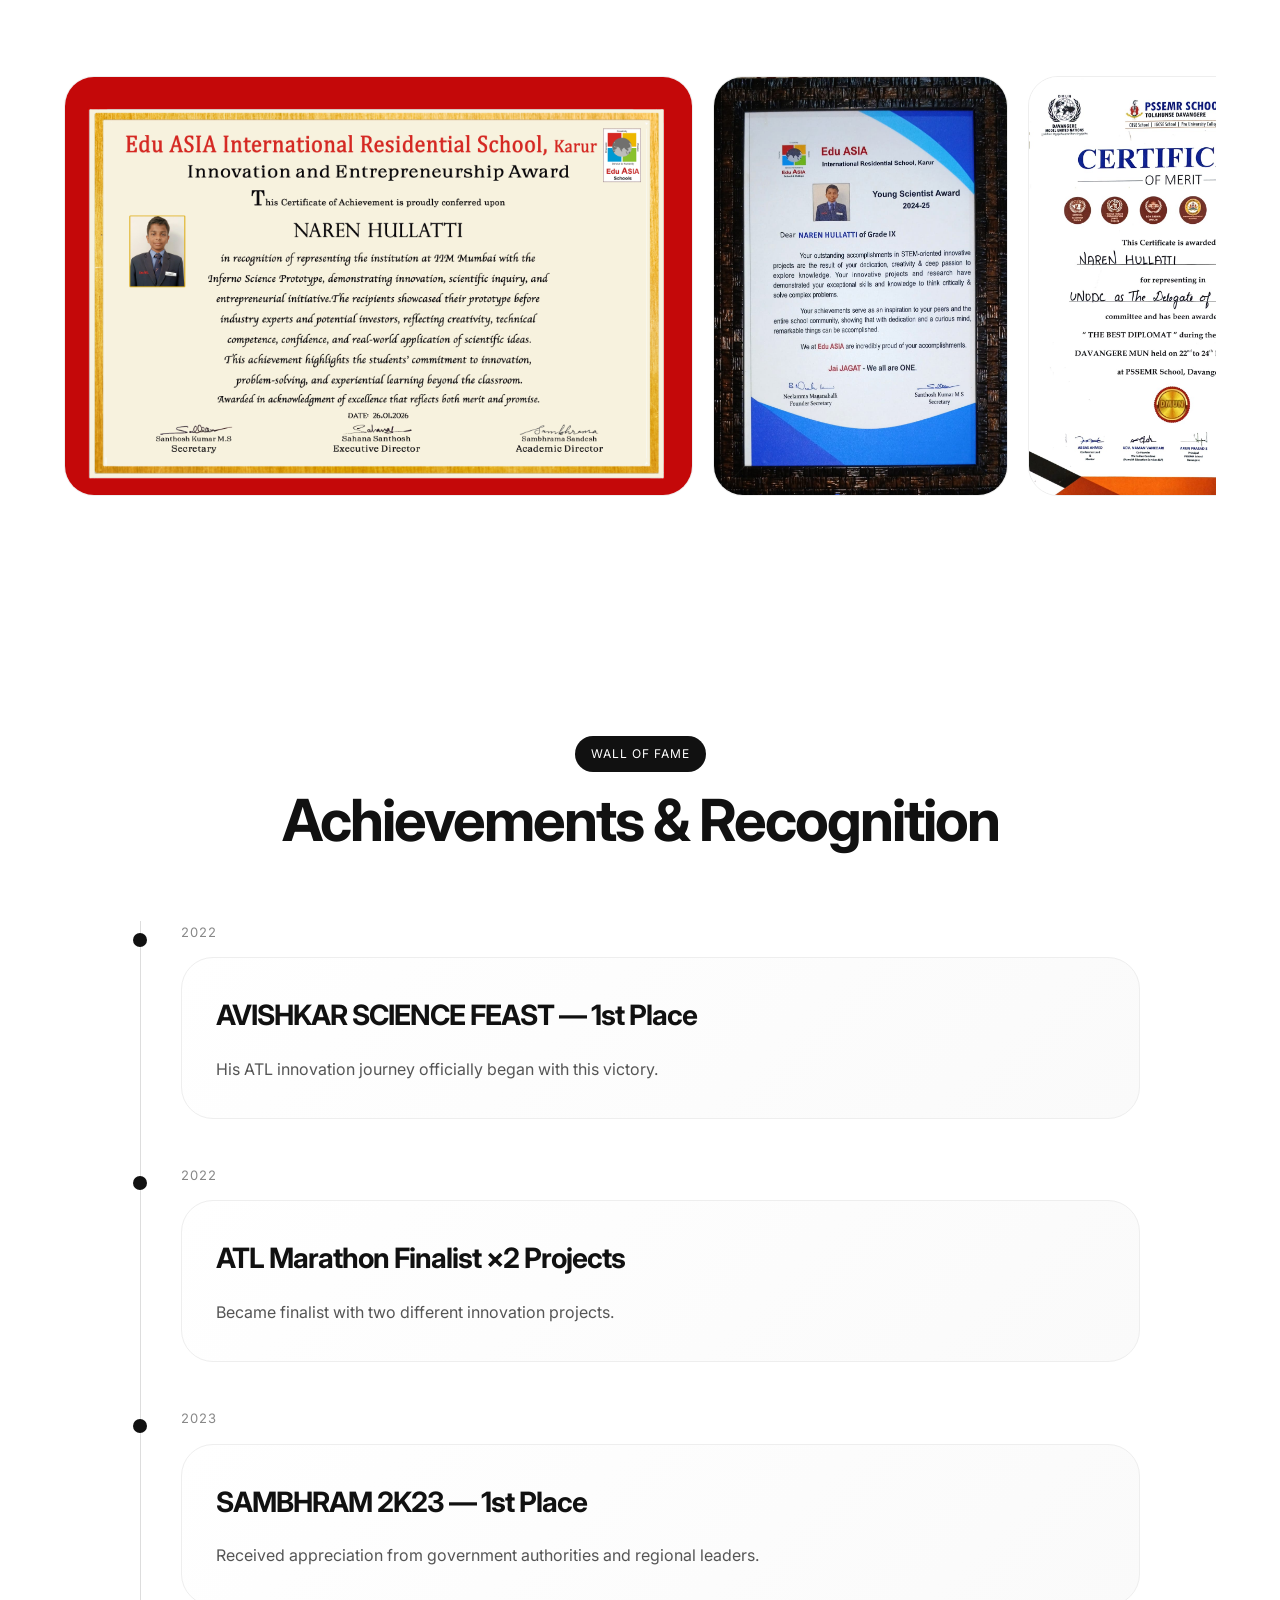
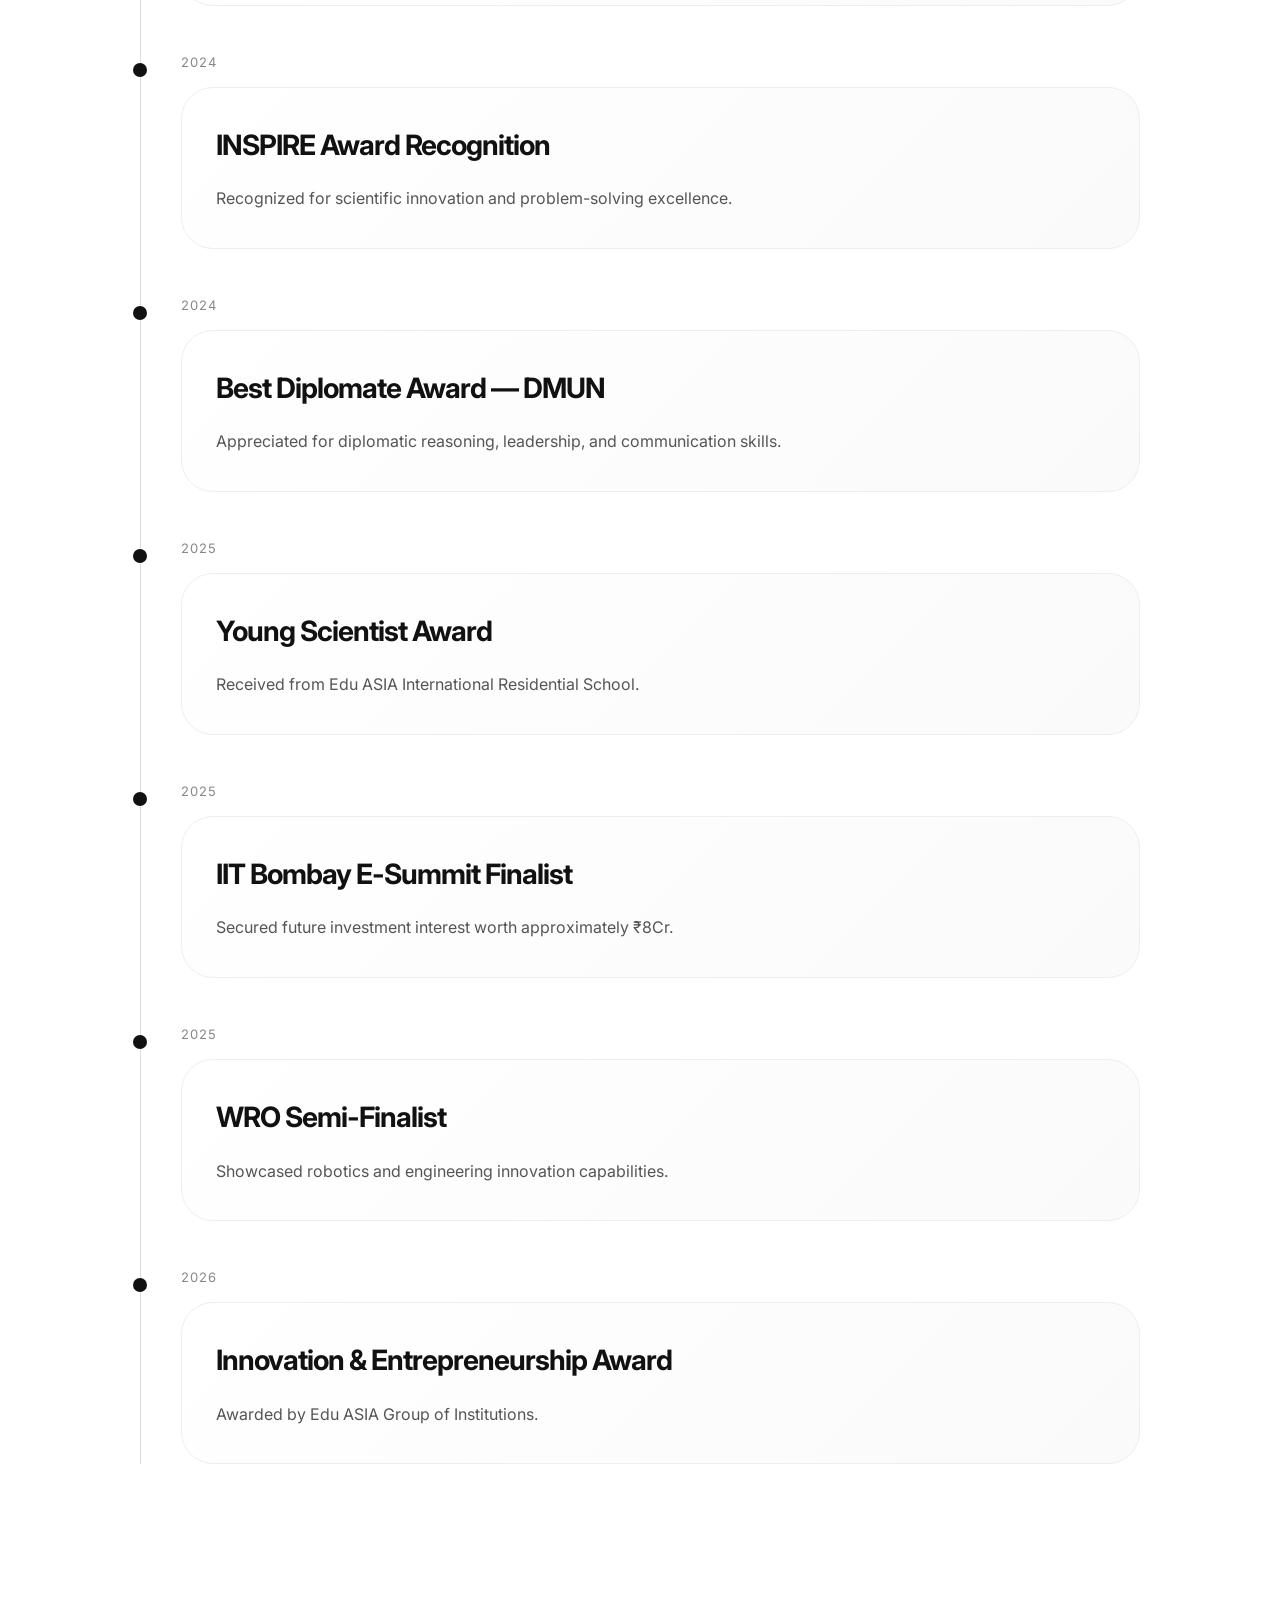
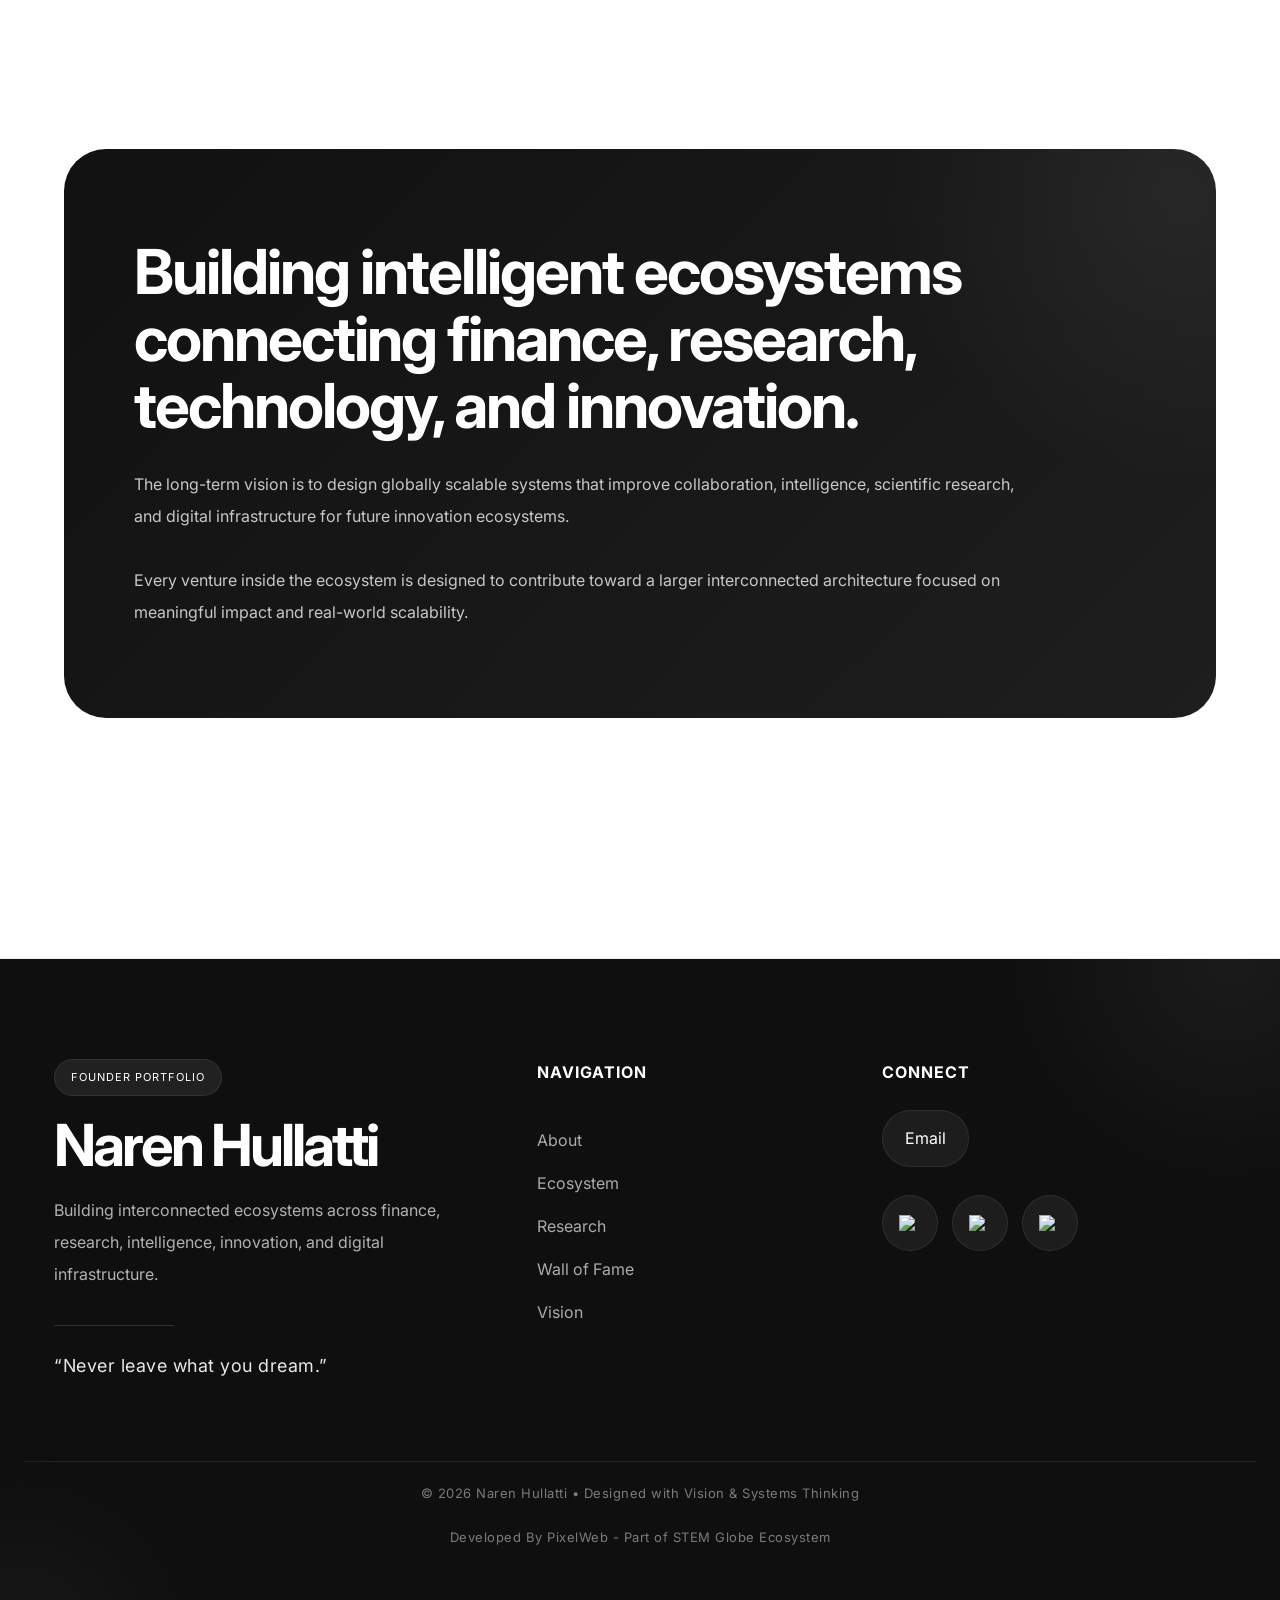
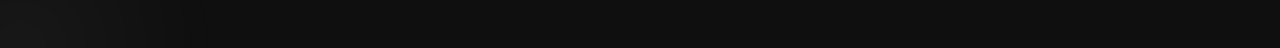
==== commit 8f32f2e5: "naren.html" ====
--- a/naren.html
+++ b/naren.html
@@ -1483,7 +1483,7 @@
     <!-- TEXT -->
 
     <h1 class="loader-title">
-      FILO
+      STEM Globe
     </h1>
 
     <p class="loader-subtitle">
